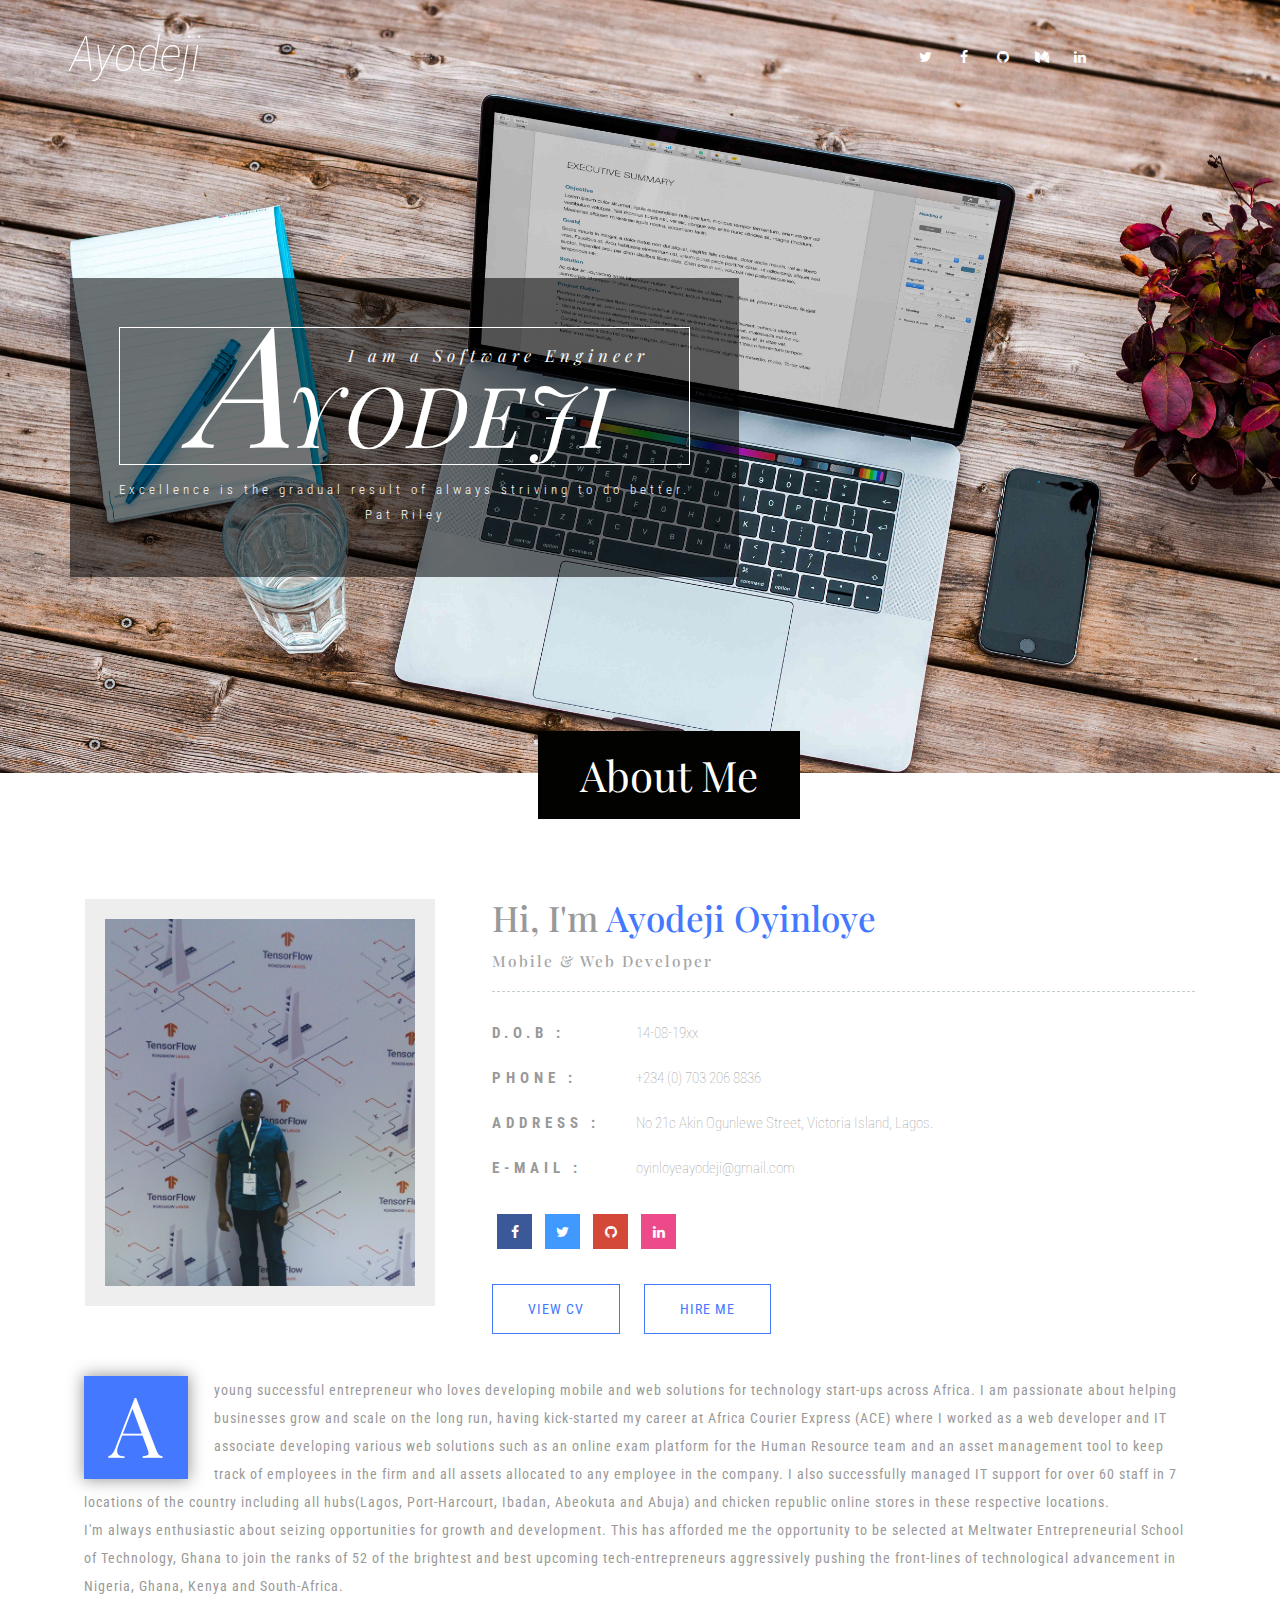
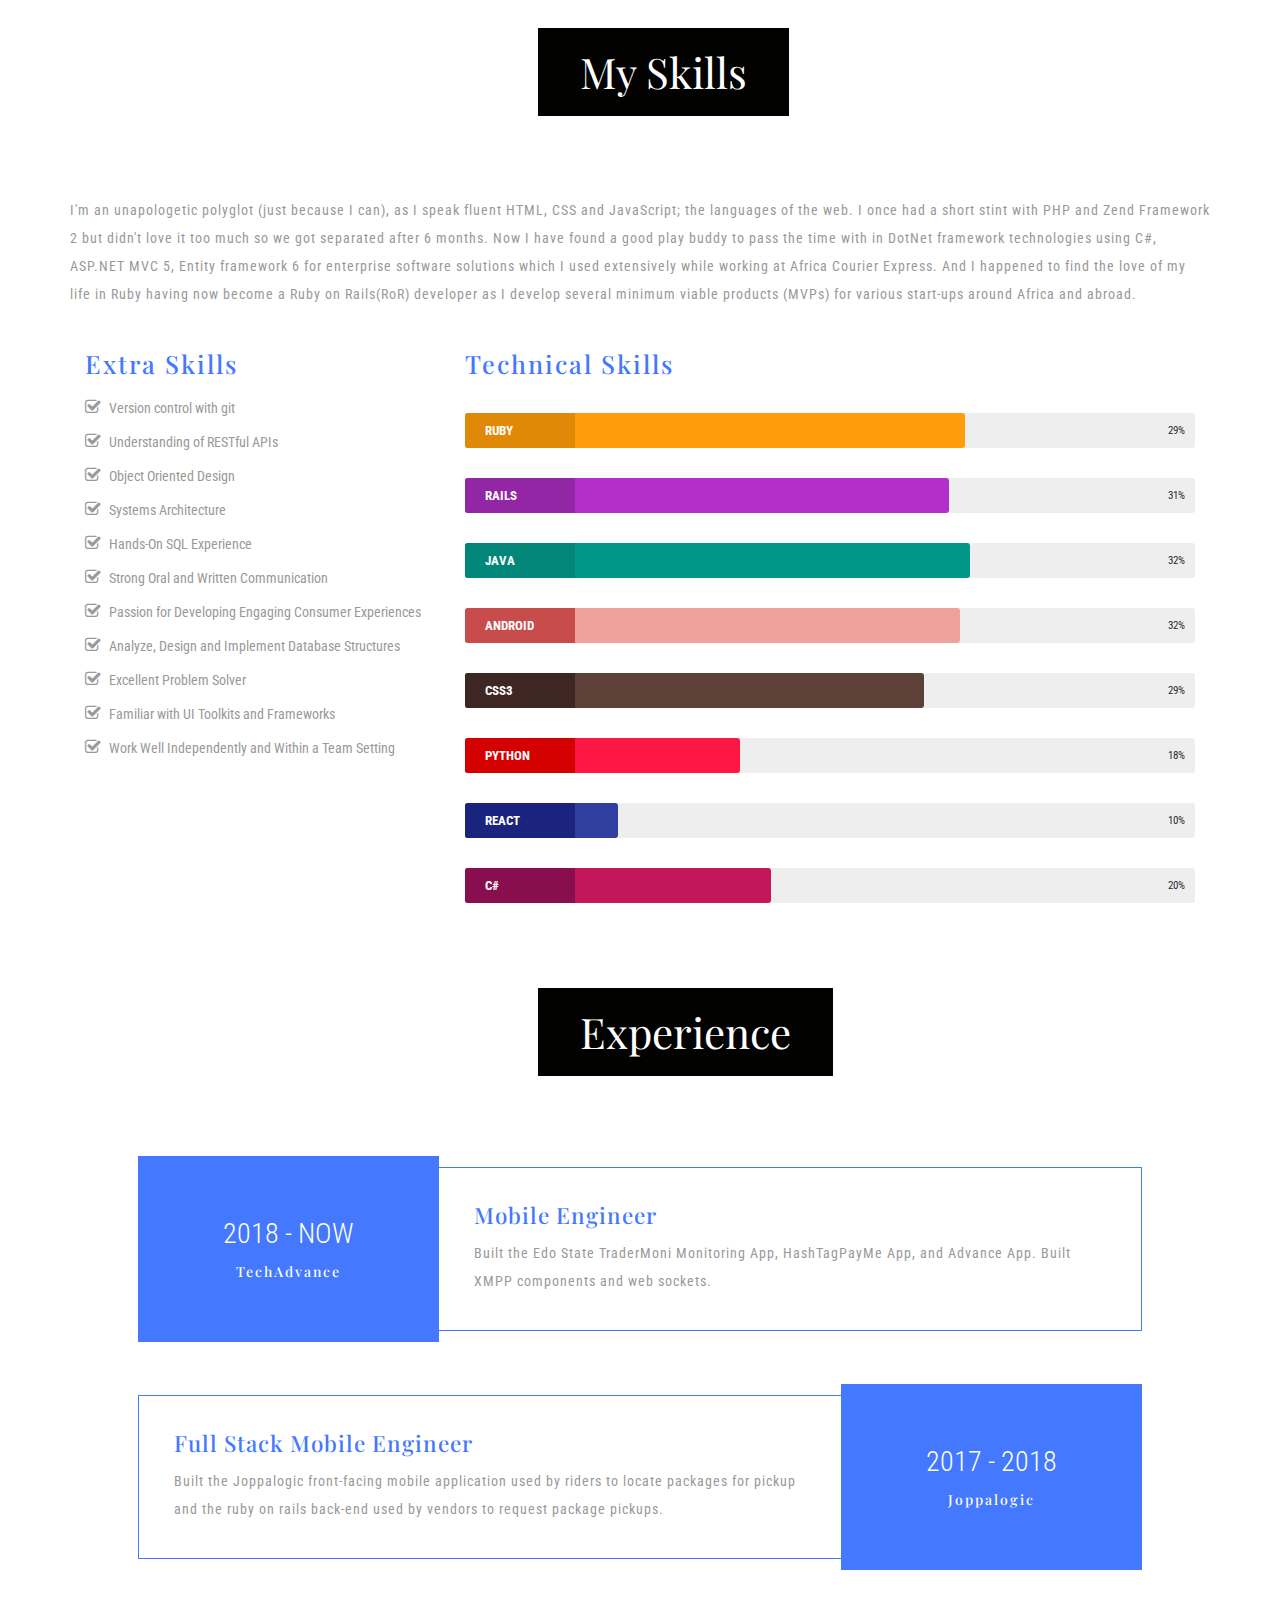
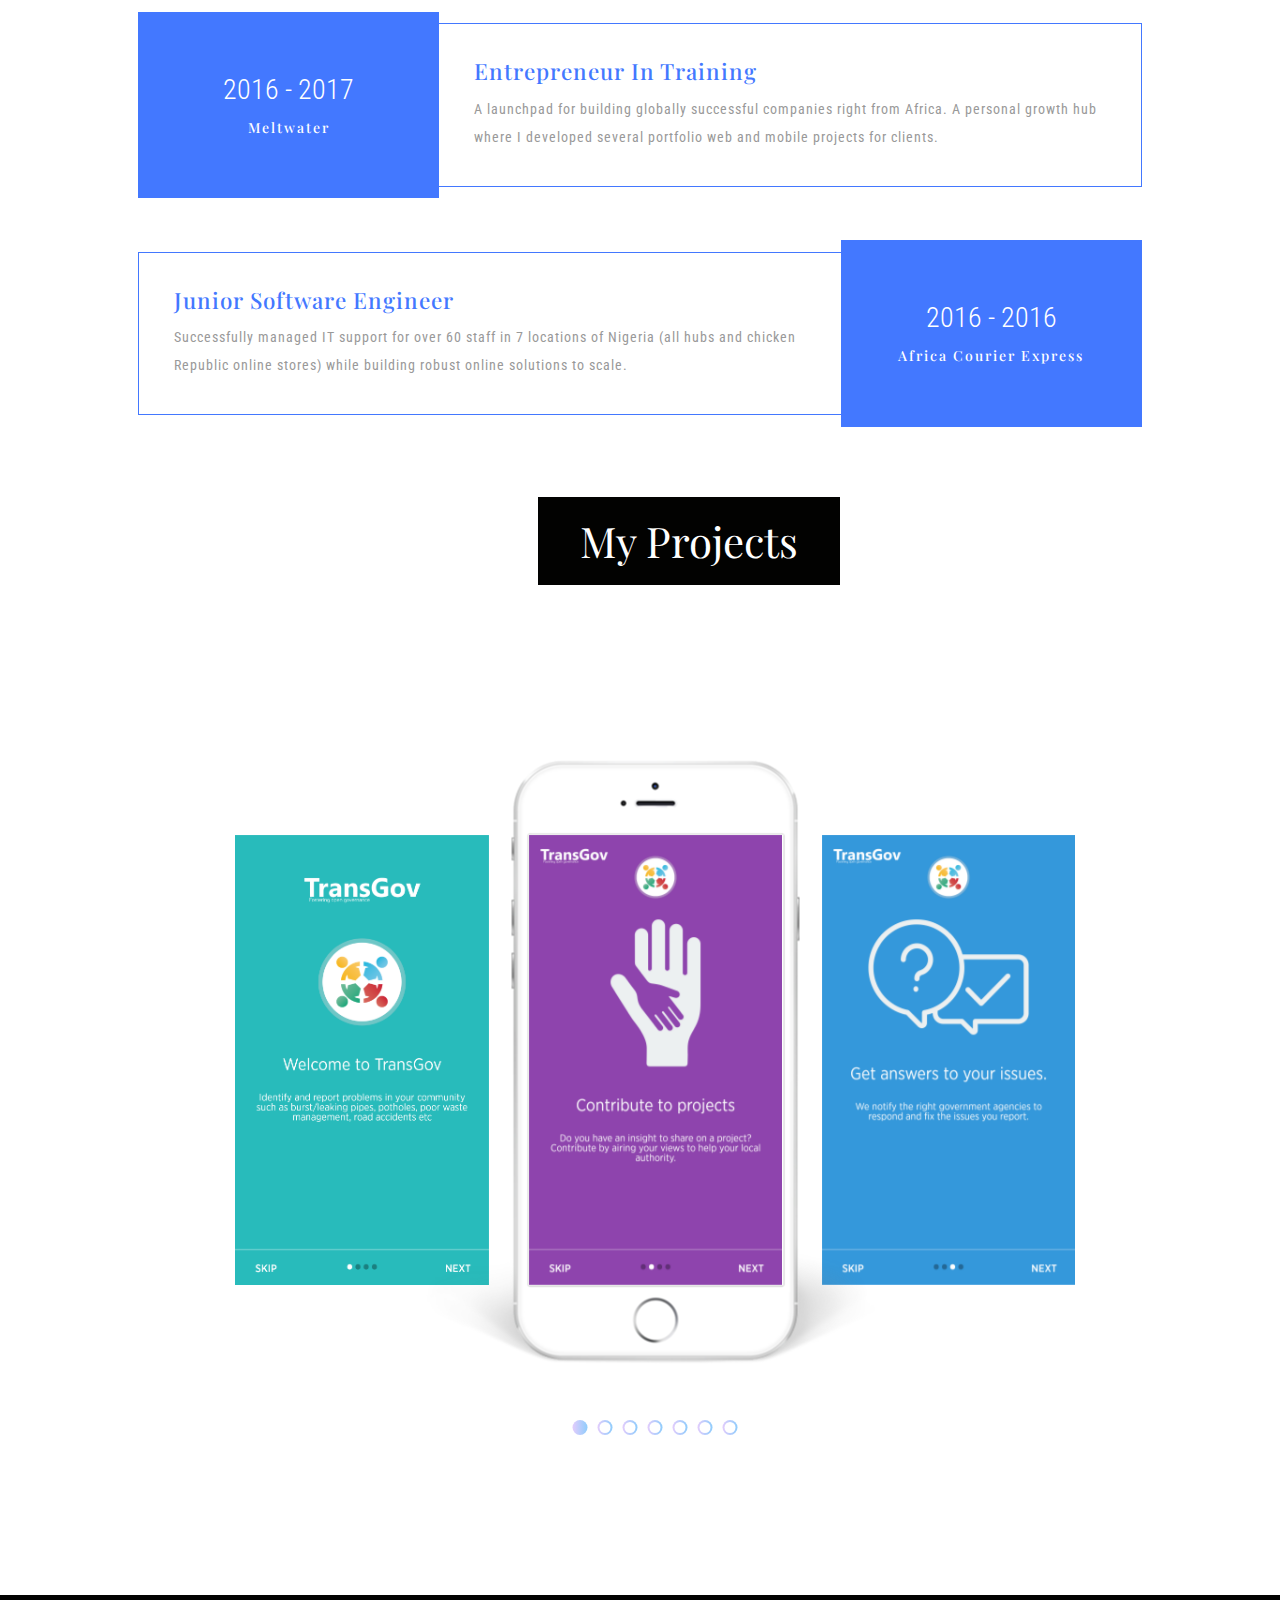
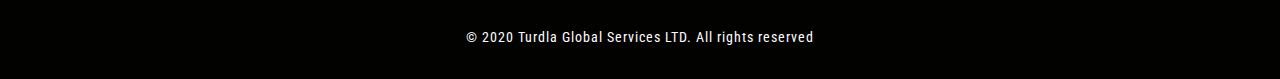
==== index.html @ 29695ea2 "update view cv and hire me links" ====
<!--
Author: W3layouts
Author URL: http://w3layouts.com
License: Creative Commons Attribution 3.0 Unported
License URL: http://creativecommons.org/licenses/by/3.0/
-->
<!DOCTYPE html>
<html lang="en">
<head>
<title>Trendy CV a Personal Category Bootstrap Responsive website Template | Home :: w3layouts</title>
<meta name="viewport" content="width=device-width, initial-scale=1">
<meta http-equiv="Content-Type" content="text/html; charset=utf-8" />
<meta name="keywords" content="Trendy CV Responsive web template, Bootstrap Web Templates, Flat Web Templates, Android Compatible web template, 
	SmartPhone Compatible web template, free WebDesigns for Nokia, Samsung, LG, Sony Ericsson, Motorola web design" />
<script type="application/x-javascript"> addEventListener("load", function() { setTimeout(hideURLbar, 0); }, false); function hideURLbar(){ window.scrollTo(0,1); } </script>
<!-- Custom Theme files -->
<link href="css/bootstrap.css" type="text/css" rel="stylesheet" media="all">
<link href="css/style.css" type="text/css" rel="stylesheet" media="all">   
<link href="css/font-awesome.css" rel="stylesheet"> <!-- font-awesome icons --> 
<!-- //Custom Theme files --> 

        <!-- Rev slider css -->
        <link href="vendors/revolution/css/settings.css" rel="stylesheet">
        <link href="vendors/revolution/css/layers.css" rel="stylesheet">
        <link href="vendors/revolution/css/navigation.css" rel="stylesheet">
        <link href="vendors/animate-css/animate.css" rel="stylesheet">
        
        <!-- Extra plugin css -->
        <link href="vendors/magnific-popup/magnific-popup.css" rel="stylesheet">
        <link href="vendors/owl-carousel/assets/owl.carousel.min.css" rel="stylesheet">
<!-- js -->
<script src="js/jquery-2.2.3.min.js"></script>  
<!-- //js -->
<!-- web-fonts -->    
<link href="//fonts.googleapis.com/css?family=Roboto+Condensed:300,300i,400,400i,700,700i" rel="stylesheet">
<link href="//fonts.googleapis.com/css?family=Playfair+Display:400,400i,700,700i,900,900i" rel="stylesheet">
<!-- //web-fonts -->
</head>
<body> 
	<div class="banner">
		<div class="banner-w3lsinfo"> 
			<!-- header -->
			<div class="header">
				<div class="container">
					<div class="logo">
						<h1><a href="index.html">Ayodeji</a></h1>
					</div> 
					
					<div class="social-w3licon">
						<a href="https://twitter.com/itzbernoulli" target="_blank" class="social-button twitter"><i class="fa fa-twitter"></i></a>
						<a href="https://www.facebook.com/obayodeji" target="_blank" class="social-button facebook"><i class="fa fa-facebook"></i></a> 
						<a href="https://github.com/itzbernoulli" target="_blank" class="social-button google"><i class="fa fa-github"></i></a> 
						<a href="https://medium.com/@oyinloyeayodeji" target="_blank" class="social-button dribbble"><i class="fa fa-medium"></i></a> 
						<a href="https://www.linkedin.com/in/oyinloyeayodeji/" target="_blank" class="social-button dribbble"><i class="fa fa-linkedin"></i></a> 
					</div>
					<div class="clearfix"> </div>
				</div>
			</div>
			<!-- //header --> 
			<!-- banner-text -->
			<div class="banner-text"> 
				<div class="container"> 
					<div class="banner-w3lstext"> 
						<h2>AYODEJI<span>I am a Software Engineer</span></h2>
						<p>Excellence is the gradual result of always striving to do better.<br/>Pat Riley</p>
					</div> 
				</div>
			</div>
		</div>
	</div>
	<!-- //banner -->  

	<!-- about -->
	<div class="about">
		<div class="container">
			<div class="w3ls-title">
				<h2 class="agileits-title">About Me</h2>
			</div>
			<div class="about-agileinfo"> 
				<div class="col-md-4 col-sm-4 about-left ">
					<img src="images/profile_image.jpg" alt=" " class="img-responsive" />
				</div>
				<div class="col-md-8 col-sm-8 about-right wthree">
					<h3>Hi, I'm <span>Ayodeji Oyinloye </span></h3>
					<h4>Mobile & Web Developer </h4>
					<ul class="address">
						<li>
							<ul class="agileits-address-text ">
								<li><b>D.O.B :</b></li>
								<li>14-08-19xx</li>
							</ul>
						</li>
						<li>
							<ul class="agileits-address-text">
								<li><b>PHONE : </b></li>
								<li>+234 (0) 703 206 8836</li>
							</ul>
						</li>
						<li>
							<ul class="agileits-address-text">
								<li><b>ADDRESS :</b></li>
								<li>No 21c Akin Ogunlewe Street, Victoria Island, Lagos.</li>
							</ul>
						</li>
						<li>
							<ul class="agileits-address-text">
								<li><b>E-MAIL :</b></li>
								<li><a href="mailto:oyinloyeayodeji@gmail.com"> oyinloyeayodeji@gmail.com</a></li>
							</ul>
						</li>
					</ul> 
					<div class="social-wthree-icons">
						<ul>
							<li><a href="https://www.facebook.com/obayodeji" class="fa fa-facebook icon icon-border facebook"> </a></li>
							<li><a href="https://twitter.com/itzbernoulli" class="fa fa-twitter icon icon-border twitter"> </a></li>
							<li><a href="https://github.com/itzbernoulli" class="fa fa-github icon icon-border googleplus"> </a></li>
							<li><a href="https://www.linkedin.com/in/oyinloyeayodeji/" class="fa fa-linkedin icon icon-border dribbble"> </a></li> 
						</ul>
						<div class="clearfix"> </div>
					</div> 
					<div class="hire-w3lgrids">
						<a href="https://drive.google.com/open?id=1W6B4jLDxuFA2iVcEqHItWpQGR3JTQB-C" class="wthree-more nina" data-text="VIEW CV"> 
							<span>V</span><span>i</span><span>e</span><span>w</span> <span>c</span><span>v</span>					
						</a> 
						<a href="mailto:oyinloyeayodeji@gmail.com" class="wthree-more w3more1 nina" data-text="hire me"> 
							<span>h</span><span>i</span><span>r</span><span>e</span> <span>m</span><span>e</span>
						</a>
					</div>  
				</div> 
				<div class="clearfix"> </div> 
				<div class="about-text agileits-w3layouts"> 
					<p>A young successful entrepreneur who loves developing mobile and web solutions for technology start-ups across Africa. I am passionate about helping businesses grow and scale on the long run, having kick-started my career at Africa Courier Express (ACE) where I worked as a web developer and IT associate developing various web solutions such as an online exam platform for the Human Resource team and an asset management tool to keep track of employees in the firm and all assets allocated to any employee in the company. I also successfully managed IT support for over 60 staff in 7 locations of the country including all hubs(Lagos, Port-Harcourt, Ibadan, Abeokuta and Abuja) and chicken republic online stores in these respective locations.<br />
					I'm always enthusiastic about seizing opportunities for growth and development. This has afforded me the opportunity to be selected at Meltwater Entrepreneurial School of Technology, Ghana to join the ranks of 52 of the brightest and best upcoming tech-entrepreneurs aggressively pushing the front-lines of technological advancement in Nigeria, Ghana, Kenya and South-Africa.
					</p>
				</div>
			</div> 
		</div>
	</div>
	<!-- //about -->

	<!-- skills -->
	<div class="about skills">
		<div class="container">
			<div class="w3ls-title">
				<h2 class="agileits-title">My skills</h2>
			</div>
			<div class="skill-agileinfo">
				<p>I'm an unapologetic polyglot (just because I can), as I speak fluent HTML, CSS and JavaScript; the languages of the web. I once had a short stint with PHP and Zend Framework 2 but didn't love it too much so we got separated after 6 months. Now I have found a good play buddy to pass the time with in DotNet framework technologies using C#, ASP.NET MVC 5, Entity framework 6 for enterprise software solutions which I used extensively while working at Africa Courier Express. And I happened to find the love of my life in Ruby having now become a Ruby on Rails(RoR) developer as I develop several minimum viable products (MVPs) for various start-ups around Africa and abroad.</p>
				<div class="skill-grids">
					<div class="col-md-4 col-sm-4 skills-w3lsleft">
						<h4>Extra Skills</h4>
						<ul>
							<li><i class="fa fa-check-square-o" aria-hidden="true"></i>Version control with git</li>
							<li><i class="fa fa-check-square-o" aria-hidden="true"></i>Understanding of RESTful APIs</li>
							<li><i class="fa fa-check-square-o" aria-hidden="true"></i>Object Oriented Design</li>
							<li><i class="fa fa-check-square-o" aria-hidden="true"></i>Systems Architecture</li>
							<li><i class="fa fa-check-square-o" aria-hidden="true"></i>Hands-On SQL Experience</li>
							<li><i class="fa fa-check-square-o" aria-hidden="true"></i>Strong Oral and Written Communication</li>
							<li><i class="fa fa-check-square-o" aria-hidden="true"></i>Passion for Developing Engaging Consumer Experiences</li>
							<li><i class="fa fa-check-square-o" aria-hidden="true"></i>Analyze, Design and Implement Database Structures</li>
							<li><i class="fa fa-check-square-o" aria-hidden="true"></i>Excellent Problem Solver</li>
							<li><i class="fa fa-check-square-o" aria-hidden="true"></i>Familiar with UI Toolkits and Frameworks</li>
							<li><i class="fa fa-check-square-o" aria-hidden="true"></i>Work Well Independently and Within a Team Setting</li>
						</ul>
					</div>
					<div class="col-md-8 col-sm-8 skills-w3lsright">
						<h4>Technical Skills</h4>
						<div class="skillbar" data-percent="98">
							<span class="skillbar-title" style="background:#e08808;">RUBY</span>
							<p class="skillbar-bar" style="background: #ff9d0d;"></p>
							<span class="skill-bar-percent"></span>
						</div>
						<!-- End Skill Bar --> 
						<div class="skillbar" data-percent="95">
							<span class="skillbar-title" style="background:#9226a4;">RAILS</span>
							<p class="skillbar-bar" style="background:#b32eca;"></p>
							<span class="skill-bar-percent"></span>
						</div>
						<!-- End Skill Bar --> 
						<div class="skillbar" data-percent="99">
							<span class="skillbar-title" style="background:#028679;">JAVA</span>
							<p class="skillbar-bar" style="background: #009688;"></p>
							<span class="skill-bar-percent"></span>
						</div>
						<div class="skillbar" data-percent="97">
							<span class="skillbar-title" style="background:#c94c4c;">ANDROID</span>
							<p class="skillbar-bar" style="background: #eea29a;"></p>
							<span class="skill-bar-percent"></span>
						</div>
						<!-- End Skill Bar --> 
						<div class="skillbar" data-percent="90">
							<span class="skillbar-title" style="background:#3e2723;">CSS3</span>
							<p class="skillbar-bar" style="background:#5d4037;"></p>
							<span class="skill-bar-percent"></span>
						</div>
						<!-- End Skill Bar --> 
						<div class="skillbar" data-percent="54">
							<span class="skillbar-title" style="background:#d50000;">PYTHON</span>
							<p class="skillbar-bar" style="background:#ff1744;"></p>
							<span class="skill-bar-percent"></span>
						</div>
						<!-- End Skill Bar --> 
						<div class="skillbar" data-percent="30">
							<span class="skillbar-title" style="background:#1a237e;">REACT</span>
							<p class="skillbar-bar" style="background: #303f9f;"></p>
							<span class="skill-bar-percent"></span>
						</div>
						<!-- End Skill Bar --> 
						<div class="skillbar" data-percent="60">
							<span class="skillbar-title" style="background:#880e4f;">C#</span>
							<p class="skillbar-bar" style="background: #c2185b;"></p>
							<span class="skill-bar-percent"></span>
						</div>
						<!-- End Skill Bar -->  
					</div>
					<div class="clearfix"></div>
				</div>  
			</div> 
		</div> 
	</div>
	<!-- //skills -->


	<!-- experience -->
	<div class="about experience">
		<div class="container">
			<div class="w3ls-title">
				<h2 class="agileits-title">Experience</h2>
			</div>
			<div class="w3-agileits-expinfo"> 
				<div class="experience-grids">
					<div class="experience-left">
						<h6>2018 - Now </h6>
						<h5>TechAdvance </h5>
					</div>
					<div class="experience-right">
						<h4>Mobile Engineer</h4>
						<p>Built the Edo State TraderMoni Monitoring App, HashTagPayMe App, and Advance App. Built XMPP components and web sockets.</p>
					</div>
					<div class="clearfix"> </div>
				</div>  
				<div class="experience-grids experience-grids-btm">
					<div class="experience-left">
						<h6>2017 - 2018 </h6>
						<h5>Joppalogic </h5>
					</div>
					<div class="experience-right">
						<h4>Full Stack Mobile Engineer</h4>
						<p>Built the Joppalogic front-facing mobile application used by riders to locate packages for pickup and the ruby on rails back-end used by vendors to request package pickups.</p>
					</div>
					<div class="clearfix"> </div>
				</div> 
				<div class="experience-grids">
					<div class="experience-left">
						<h6>2016 - 2017</h6>
						<h5>Meltwater </h5>
					</div>
					<div class="experience-right">
						<h4>Entrepreneur In Training</h4>
						<p>A launchpad for building globally successful companies right from Africa. A personal growth hub where I developed several portfolio web and mobile projects for clients.</p>
					</div>
					<div class="clearfix"> </div>
				</div>
				<div class="experience-grids w3-agileits experience-grids-btm">
					<div class="experience-left">
						<h6>2016 - 2016</h6>
						<h5>Africa Courier Express </h5>
					</div>
					<div class="experience-right">
						<h4>Junior Software Engineer</h4>
						<p>Successfully managed IT support for over 60 staff in 7 locations of Nigeria (all hubs and chicken Republic online stores) while building robust online solutions to scale.</p>
					</div>
					<div class="clearfix"> </div>
				</div> 
			</div>
		</div>
	</div>
	<!-- //experience -->

	<!-- projects -->
	<div class="about projects">
		<div class="container">
			<div class="w3ls-title">
				<h2 class="agileits-title">My Projects</h2>
			</div>
				<!--================App Screen Area =================-->
				<section class="app_screen_area" id="screenshot">
					<div class="container">
						<div class="app_screen_inner">
							<div class="app_screen_slider owl-carousel">
								<div class="item"><img src="images/screenshot/screenshot_1.png" alt=""></div>
								<div class="item"><img src="images/screenshot/screenshot_2.png" alt=""></div>
								<div class="item"><img src="images/screenshot/screenshot_3.png" alt=""></div>
								<div class="item"><img src="images/screenshot/screenshot_4.png" alt=""></div>
								<div class="item"><img src="images/screenshot/screenshot_5.png" alt=""></div>
								<div class="item"><img src="images/screenshot/screenshot_6.png" alt=""></div>
								<div class="item"><img src="images/screenshot/screenshot_7.png" alt=""></div>
								<div class="item"><img src="images/screenshot/screenshot_8.png" alt=""></div>
								<div class="item"><img src="images/screenshot/screenshot_9.png" alt=""></div>
								<div class="item"><img src="images/screenshot/screenshot_10.png" alt=""></div>
								<div class="item"><img src="images/screenshot/screenshot_11.png" alt=""></div>
								<div class="item"><img src="images/screenshot/screenshot_12.png" alt=""></div>
								<div class="item"><img src="images/screenshot/screenshot_13.png" alt=""></div>
								<div class="item"><img src="images/screenshot/screenshot_14.png" alt=""></div>
								<div class="item"><img src="images/screenshot/screenshot_15.png" alt=""></div>
								<div class="item"><img src="images/screenshot/screenshot_16.png" alt=""></div>
								<div class="item"><img src="images/screenshot/screenshot_17.png" alt=""></div>
								<div class="item"><img src="images/screenshot/screenshot_18.png" alt=""></div>
								<div class="item"><img src="images/screenshot/screenshot_19.png" alt=""></div>
								<div class="item"><img src="images/screenshot/screenshot_20.png" alt=""></div>
							</div>
						</div>
					</div>
				</section>
				<!--================End App Screen Area =================-->
		</div>
	</div>
	<!-- //projects -->

	
		<!-- Skill Bar js --> 
		<script src="js/skill.bars.jquery.js"></script> 
		<script> 
		$(document).ready(function(){
			
			$('.skillbar').skillBars({
				from: 0,
				speed: 2000, 
				interval: 50,
				decimals: 0,
			});
			
		}); 
		</script> 
		<!-- //End Skill Bar js -->  

	<!-- footer -->  
	<div class="w3agile-footer">
		<div class="container"> 
			<p>© 2020 Turdla Global Services LTD. All rights reserved </p>
		</div>
	</div>
	<!-- //footer
	<!-- menu-js -->
	<script>
		$('.navicon').on('click', function (e) {
		  e.preventDefault();
		  $(this).toggleClass('navicon--active');
		  $('.toggle').toggleClass('toggle--active');
		});
	</script> 
	<!-- //menu-js --> 
	<!-- Bootstrap core JavaScript
    ================================================== -->
    <!-- Placed at the end of the document so the pages load faster -->
	<script src="js/bootstrap.js"></script>
	        <!-- Rev slider js -->
			<script src="vendors/revolution/js/jquery.themepunch.tools.min.js"></script>
			<script src="vendors/revolution/js/jquery.themepunch.revolution.min.js"></script>
			<script src="vendors/revolution/js/extensions/revolution.extension.video.min.js"></script>
			<script src="vendors/revolution/js/extensions/revolution.extension.slideanims.min.js"></script>
			<script src="vendors/revolution/js/extensions/revolution.extension.layeranimation.min.js"></script>
			<script src="vendors/revolution/js/extensions/revolution.extension.navigation.min.js"></script>
			<!-- Extra Plugin -->
			<script src="vendors/parallax/jquery.parallax-scroll.js"></script>
			<script src="vendors/magnific-popup/jquery.magnific-popup.min.js"></script>
			<script src="vendors/owl-carousel/owl.carousel.min.js"></script>
			<script src="vendors/counterup/waypoints.min.js"></script>
			<script src="vendors/counterup/jquery.counterup.min.js"></script>
			<script src="vendors/flexslider/flex-slider.js"></script>
			<script src="vendors/flexslider/mixitup.js"></script>
			<script src="vendors/swiper/js/swiper.min.js"></script>
			<script src="vendors/flipster-slider/jquery.flipster.min.js"></script>
			<script src="vendors/nice-selector/jquery.nice-select.min.js"></script>
			
			<script src="js/theme.js"></script>
</body>
</html>
---- css/style.css ----
/*--
Author: W3layouts
Author URL: http://w3layouts.com
License: Creative Commons Attribution 3.0 Unported
License URL: http://creativecommons.org/licenses/by/3.0/
--*/
body{
	margin:0;
	font-family: 'Roboto Condensed', sans-serif; 
	background: #fff;  
}
body a{
	transition: 0.5s all;
	-webkit-transition: 0.5s all;
	-moz-transition: 0.5s all;
	-o-transition: 0.5s all;
	-ms-transition: 0.5s all;
	text-decoration:none;
	outline:none;
}
h1,h2,h3,h4,h5,h6{
	margin:0; 
	font-family: 'Playfair Display', serif;
}
p{
	margin:0;
}
ul,label{
	margin:0;
	padding:0;
}
body a:hover,body a:focus{
	text-decoration:none;
	outline: none;
} 
/*-- banner --*/  
.banner{ 
	background:url(../images/bg.jpg)no-repeat center 0px;
	-webkit-background-size:cover;
	-moz-background-size:cover;
	background-size:cover;    
	position:relative;
}  
.header {
    padding-top:2em;
}
.header .container { 
    position: relative;
}
.menu, .social-w3licon {
    margin-top: 1em;
}
/*-- menu-navigation --*/
.menu {
    position: absolute;
    z-index: 9999;
    right: 15px;
}
.menu .navicon {
    background: transparent;
    position: relative;
    height: 46px;
    width: 46px;
    display: block;
    z-index: 9999;
    -webkit-transition: linear 0.5s all;
    -moz-transition: linear 0.5s all;
	-ms-transition: linear 0.5s all;
	-o-transition: linear 0.5s all;
    transition: linear 0.5s all;
	outline: none;
}
.menu .navicon:before, .menu .navicon:after {
	background: #fff;
	-webkit-backface-visibility: hidden;
	backface-visibility: hidden;
	content: "";
	height: 3px;
	left: 0;
	-webkit-transition: 0.8s all;
	-moz-transition: 0.8s all;
	-o-transition: 0.8s all;
	-ms-transition: 0.8s all;
	transition: 0.8s all;
	width: 45px;
} 
.menu .navicon:before {
	-moz-box-shadow: #fff 0 14px 0 0;
	-o-box-shadow: #fff 0 14px 0 0;
	-ms-box-shadow: #fff 0 14px 0 0;
	-webkit-box-shadow: #fff 0 14px 0 0;
	box-shadow: #fff 0 14px 0 0;
	position: absolute;
	top: 0;
} 
.menu .navicon:after {
	position: absolute;
	top: 28px;
} 
.menu .navicon--active { 
	-webkit-transition:0.5s all;
	-moz-transition:0.5s all; 
	-moz-transition:0.5s all; 
	-o-transition:0.5s all;
	transition:0.5s all;
} 
.menu .navicon--active:before {
	-moz-box-shadow: transparent 0 0 0 0;
	-ms-box-shadow: transparent 0 0 0 0;
	-o-box-shadow: transparent 0 0 0 0;
	-webkit-box-shadow: transparent 0 0 0 0;
	box-shadow: transparent 0 0 0 0;
	top: 15px !important;
	-webkit-transform: rotate(225deg);
	-ms-transform: rotate(225deg);
	-moz-transform: rotate(225deg);
	-o-transform: rotate(225deg);
	transform: rotate(225deg);
}
.menu .navicon--active:after {
	top: 15px !important;
	-webkit-transform: rotate(315deg);
	-ms-transform: rotate(315deg);
	-moz-transform: rotate(315deg);
	-o-transform: rotate(315deg);
	transform: rotate(315deg);
} 
.menu .toggle {
    display: block;
    position: absolute;
	right: 0;
    width: 250px;
    background-color: #FFF;
    padding: 2em 3em;
    opacity: 0;
    -webkit-transition: 0.5s all;
    -moz-transition: 0.5s all;
	-o-transition: 0.5s all;
	-ms-transition: 0.5s all;
    transition: 0.5s all;
    -webkit-transform: translateY(-200%);
    -moz-transform: translateY(-200%);
    -o-transform: translateY(-200%);
    -ms-transform: translateY(-200%);
    -ms-transform: translateY(-200%);
    transform: translateY(-200%);
    z-index: 99999;
    -webkit-box-shadow: 0px 0px 7px #696868;
    -moz-box-shadow: 0px 0px 7px #696868;
	-o-box-shadow: 0px 0px 7px #696868;
	-ms-box-shadow: 0px 0px 7px #696868;
    box-shadow: 0px 0px 7px #696868;
}
.menu .toggle--active { 
	opacity: 1;
	-webkit-transition: 0.5s all;
    -moz-transition: 0.5s all;
	-o-transition: 0.5s all;
	-ms-transition: 0.5s all;
    transition: 0.5s all;
	-webkit-transform: translateY(0);
	-ms-transform: translateY(0);
	-o-transform: translateY(0);
	-moz-transform: translateY(0);
	transform: translateY(0); 
} 
.menu .toggle-menu li {
    display: block;
    margin: 1em auto;
    text-align: center;  
} 
.menu .toggle-menu li a {
    text-decoration: none;
    color: #999;
    display: inline-block;
    text-align: center;
    font-size: 1.1em; 
    font-weight: 400;
    margin: 6px 0;
    position: relative;
	text-transform: uppercase;
    -webkit-transition: 0.5s all;
    -moz-transition: 0.5s all;
	-o-transition: 0.5s all;
	-ms-transition: 0.5s all;
    transition: 0.5s all;
}
.menu .toggle-menu li a:hover,.menu .toggle-menu li a.active{
	color:#4378ff; 
	-webkit-transform: scale(1.2);
    -ms-transform: scale(1.2);
    -moz-transform: scale(1.2);
    -o-transform: scale(1.2);
    transform: scale(1.2);
    font-weight: 700;
} 
/*-- HOVER EFFECT3 --*/ 
.effect-3 a:before,
.effect-3 a:after {
	content: "";
	height: 1px;
	width: 0;
	opacity: 0;
	background-color: #4378ff;
	position: absolute;
	-webkit-transition: all .5s;
	-moz-transition: all .5s;
	-o-transition: all .5s;
	-ms-transition: all .5s;
	transition: all .5s;
} 
.effect-3 a:before {
	top: -3px;
} 
.effect-3 a:after {
	bottom: -3px;
	right: 0;
} 
.effect-3 a:hover:before,
.effect-3 a:hover:after,.menu .toggle-menu li a.active:before,.menu .toggle-menu li a.active:after{
	width: calc(100% + 20px);
	opacity: 1;
}
/*-- //menu-navigation --*/
.logo {
    float: left;
    text-align: center; 
}
.logo h1 {
    font-size: 3.5em;
    color: #fff;
    font-weight: 100;
    font-family: 'Roboto Condensed', sans-serif;
    font-style: italic;
}
.logo h1 a,.logo h1 a:hover{
    color: #fff;
	text-decoration: none;
	outline:none;
} 
/*-- social-icons --*/
.social-w3licon {
    float: right;
	margin-right:8em;
} 
.social-w3licon a {
    font-size: 1em;
    color: #fff;
    margin:0 0.2em;
    display: inline-block;
    -webkit-transition: .5s all;
    -moz-transition: .5s all;
	-o-transition: .5s all;
	-ms-transition: .5s all;
    transition: .5s all;
    width: 30px;
    height: 30px;
    line-height: 2.1em;
    border: 1px dashed transparent;
    text-align: center;
}
.social-w3licon a:hover {
	border-color: #fff;
	-webkit-border-radius: 50%;
	-moz-border-radius: 50%; 
    border-radius: 50%;
}
/*-- //social-icons --*/ 
/*-- banner-text --*/ 
.banner-text {
    padding:14em 0;
    text-align: left;
}
.banner-w3lstext {
    margin: 0 auto;
    display: inline-block;
    padding: 3.5em;
    background: rgba(0, 0, 0, 0.55);
}
.banner-text h2 {
    font-size: 6em;
    color: #fff;
    text-align: center;
    font-style: italic;
    font-weight: 400;
    position: relative;
    letter-spacing: 3px;
    line-height: 1.2em;
    border: 1px solid #fff;
}
.banner-text h2 span {
    font-size: .2em;
    color: #fff;
    font-style: italic;
    font-weight: 300;
    letter-spacing: 5px;
    position: absolute;
    top: -17%;
    right: 7%;
    font-family: 'Playfair Display', serif;
} 
.banner-text h2:first-letter {
    font-size: 2em;
    color: #fff;
    margin-right: -20px;
} 
.banner-text p {
    font-size: 0.9em;
    color: #fff;
    text-align: center;
    line-height: 2em;
    margin: 1em 0 0;
    font-weight: 300;
    letter-spacing: 4px;
}
/*-- //banner --*/  
/*-- banner-address --*/  
.w3agile-address {
    padding:0 0 3em;
	text-align: center;
}
.w3agile-address ul li {
    font-size: 1.1em;
    display: inline-block;
    width: 33%;
    text-align: center;
    color: #fff;
}
.w3agile-address ul li a{ 
    color: #fff;
	-webkit-transition:.5s all;
	-moz-transition:.5s all;
	-o-transition:.5s all;
	-ms-transition:.5s all;
	transition:.5s all;
}
.w3agile-address ul li a:hover{
    color: #4378ff;
}
.w3agile-address ul li i.fa {
    font-size: 1.2em;
    margin-right: 0.5em;
    vertical-align: middle;
}
/*-- //banner-address --*/ 
/*-- footer --*/ 
.w3agile-footer {
    background: #020201;
    padding: 2em 0;
    text-align: center;
}
.w3agile-footer p {
    color: #fff;
    text-decoration: none;
    letter-spacing: 1px;
}
.w3agile-footer p a {
    color: #4378ff;
    text-decoration: none;
}
.w3agile-footer p a:hover{
    color: #fff; 
}
/*-- //footer --*/ 
/*-- about-page --*/  
.banner.about-w3banner .w3agile-address {
    padding: 5em 0;
}
.about{
	padding:5em 0;
	position:relative;
}
.w3ls-title {
    margin-bottom: 4em;
}
h2.agileits-title {
    font-size: 3em;
    color: #fff;
    text-align: center;
    font-weight: 400;
    display: inline-block;
    text-transform: capitalize;
    background: #020201;
    padding: .5em 1em;
    position: absolute;
    top:-1em;
    left: 42%;
}
/*-- about --*/
.about-right.wthree {
    padding-left: 3em;
}
.about-right h3 {
    font-size: 2.5em;
    color: #999;
}
.about-right h3 span {
    color: #4378ff;
}
.about-right h4 {
    font-size: 1.1em;
    color: #a5a5a5;
    margin-top: 1em;
    letter-spacing: 2px;
}
.about-left img {
    border: 20px solid #eee; 
}
ul.address {
    margin-top: 1.5em;
    border-top: 1px dashed rgba(96, 125, 139, 0.38);
    padding-top: 0.5em;
}
ul.address li {
    display: block;
}
ul.address li b{ 
    letter-spacing: 5px;
}
ul.address li ul.agileits-address-text li {
    display: inline-block;
    font-size: 1.1em;
    color: #999;
    margin-top: 1.5em;
    font-weight: 100;
}
ul.address li ul.agileits-address-text li:nth-child(1){
	width: 20%;
}
ul.address li ul.agileits-address-text li a {
    color: #999;
	text-decoration:none;
}
ul.address li ul.agileits-address-text li a:hover{
    color: #4378ff;
} 
.about-text {
    padding: 3em 1em 0;
}
p.agile-br {
    margin-top: 1em;
}
p {
    font-size: 1em;
    color: #999;
    line-height: 2em;
    font-weight: 400;
    letter-spacing: 1px;
} 
.about-text p:first-letter {
    font-size: 6em;
    color: #fff;
    background: #4378ff;
    float: left;
    padding: .4em 0.3em .5em;
    margin-right: 0.3em;
    font-family: 'Playfair Display', serif;
	-webkit-box-shadow: 0px 0px 15px 1px #999;
	-moz-box-shadow: 0px 0px 15px 1px #999;
	-o-box-shadow: 0px 0px 15px 1px #999;
	-ms-box-shadow: 0px 0px 15px 1px #999;
    box-shadow: 0px 0px 15px 1px #999;
}
/*-- social-wthree-icons --*/
.social-wthree-icons ul {
    margin-top:2.5em;
}
.social-wthree-icons ul li {
    display: inline-block;
    font-size: inherit;
    text-align: center;
    margin: 0;
}
.social-wthree-icons ul li a.fa {
    font-size: 1em;
    color: #fff;
    line-height: 2.6em;
	transition:.5s all;
}
.icon-border {
	position: relative;
}
.icon {
    vertical-align: top;
    overflow: hidden;
    margin:0 5px;
    width: 35px;
    height: 35px;
}
.icon-border::before,
.icon-border::after {
	display: block;
	position: absolute;
	top: 0;
	left: 0;
	width: 100%;
	height: 100%;
	content: "";
} 
.icon-border::before {
	z-index: 1;
	-webkit-transition: box-shadow 0.3s;
	-moz-transition: box-shadow 0.3s;
	-o-transition: box-shadow 0.3s;
	-ms-transition: box-shadow 0.3s;
    transition: box-shadow 0.3s;      
}  
.social-wthree-icons ul li a.fa.facebook:hover{
	color:#3b5998;   
} 
.social-wthree-icons ul li a.fa.twitter:hover{
	color:#4099ff;   
} 
.social-wthree-icons ul li a.fa.googleplus:hover{
	color:#d34836;   
} 
.social-wthree-icons ul li a.fa.dribbble:hover{
	color:#ec4a89;   
} 
/* facebook */
.icon-border.facebook::before {
	-webkit-box-shadow: inset 0 0 0 48px #3b5998; 
	-moz-box-shadow: inset 0 0 0 48px #3b5998; 
	-o-box-shadow: inset 0 0 0 48px #3b5998; 
	-ms-box-shadow: inset 0 0 0 48px #3b5998; 
	box-shadow: inset 0 0 0 48px #3b5998;  
} 
.icon-border.facebook:hover::before {
	-webkit-box-shadow: inset 0 0 0 2px #3b5998; 
	-moz-box-shadow: inset 0 0 0 2px #3b5998; 
	-o-box-shadow: inset 0 0 0 2px #3b5998; 
	-ms-box-shadow: inset 0 0 0 2px #3b5998; 
	box-shadow: inset 0 0 0 2px #3b5998; 
}  
/* twitter */
.icon-border.twitter::before {
	-webkit-box-shadow: inset 0 0 0 48px #4099ff;
	-moz-box-shadow: inset 0 0 0 48px #4099ff;
	-o-box-shadow: inset 0 0 0 48px #4099ff;
	-ms-box-shadow: inset 0 0 0 48px #4099ff;
	box-shadow: inset 0 0 0 48px #4099ff;
} 
.icon-border.twitter:hover::before {
	-webkit-box-shadow: inset 0 0 0 2px #4099ff;
	-moz-box-shadow: inset 0 0 0 2px #4099ff;
	-o-box-shadow: inset 0 0 0 2px #4099ff;
	-ms-box-shadow: inset 0 0 0 2px #4099ff;
	box-shadow: inset 0 0 0 2px #4099ff;
} 
/* google plus */
.icon-border.googleplus::before {
	-webkit-box-shadow: inset 0 0 0 48px #d34836;
	-moz-box-shadow: inset 0 0 0 48px #d34836;
	-o-box-shadow: inset 0 0 0 48px #d34836;
	-ms-box-shadow: inset 0 0 0 48px #d34836;
	box-shadow: inset 0 0 0 48px #d34836;
} 
.icon-border.googleplus:hover::before {
	-webkit-box-shadow: inset 0 0 0 2px #d34836;
	-moz-box-shadow: inset 0 0 0 2px #d34836;
	-o-box-shadow: inset 0 0 0 2px #d34836;
	-ms-box-shadow: inset 0 0 0 2px #d34836;
	box-shadow: inset 0 0 0 2px #d34836;
} 
/* dribbble */
.icon-border.dribbble::before {
	-webkit-box-shadow: inset 0 0 0 48px #ec4a89;
	-moz-box-shadow: inset 0 0 0 48px #ec4a89;
	-o-box-shadow: inset 0 0 0 48px #ec4a89;
	-ms-box-shadow: inset 0 0 0 48px #ec4a89;
	box-shadow: inset 0 0 0 48px #ec4a89;
} 
.icon-border.dribbble:hover::before {
	-webkit-box-shadow: inset 0 0 0 2px #ec4a89;
	-moz-box-shadow: inset 0 0 0 2px #ec4a89;
	-o-box-shadow: inset 0 0 0 2px #ec4a89;
	-ms-box-shadow: inset 0 0 0 2px #ec4a89;
	box-shadow: inset 0 0 0 2px #ec4a89;
}  
/*-- //social-wthree-icons --*/ 
/*-- //more buttons --*/ 
.hire-w3lgrids {
    margin-top: 2.5em;
}  
a.wthree-more {
    padding: 0 2.5em;
    border: 1px solid #4378ff;
    font-size: 1em;
    color: #4378ff;
    text-decoration: none;
    display: inline-block;
    text-transform: uppercase;
    vertical-align: middle;
    position: relative;
    z-index: 1;
    overflow: hidden;
    text-align: center;
    letter-spacing: 1px;
}
a.wthree-more.w3more1 {
    margin-left: 1.5em;
} 
a.wthree-more > span {
	display: inline-block;
	padding: 1em 0;
	vertical-align: middle;
	opacity: 0;
	color: #fff;
	-webkit-transform: translate3d(0, -10px, 0);
	-moz-transform: translate3d(0, -10px, 0);
	-o-transform: translate3d(0, -10px, 0);
	-ms-transform: translate3d(0, -10px, 0);
	transform: translate3d(0, -10px, 0);
	-webkit-transition: -webkit-transform 0.3s, opacity 0.3s;
	-moz-transition: -moz-transform 0.3s, opacity 0.3s;
	-o-transition: transform 0.3s, opacity 0.3s;
	transition: transform 0.3s, opacity 0.3s;
	-webkit-transition-timing-function: cubic-bezier(0.75, 0, 0.125, 1);
	transition-timing-function: cubic-bezier(0.75, 0, 0.125, 1);
}
a.wthree-more::before {
	content: attr(data-text);
	position: absolute;
	top: 0;
	left: 0;
	width: 100%;
	height: 100%;
	padding: 1em 0;
	-webkit-transition: -webkit-transform 0.3s, opacity 0.3s;
	-moz-transition: transform 0.3s, opacity 0.3s;
	-o-transition: transform 0.3s, opacity 0.3s;
	transition: transform 0.3s, opacity 0.3s;
	-webkit-transition-timing-function: cubic-bezier(0.75, 0, 0.125, 1);
	transition-timing-function: cubic-bezier(0.75, 0, 0.125, 1);
}
a.wthree-more:hover {
	background-color: #4378ff;
}
a.wthree-more:hover::before {
	opacity: 0;
	-webkit-transform: translate3d(0, 100%, 0);
	-moz-transform: translate3d(0, 100%, 0);
	-o-transform: translate3d(0, 100%, 0);
	-ms-transform: translate3d(0, 100%, 0);
	transform: translate3d(0, 100%, 0);
}
a.wthree-more:hover > span {
	opacity: 1;
	-webkit-transform: translate3d(0, 0, 0);
	-moz-transform: translate3d(0, 0, 0);
	-o-transform: translate3d(0, 0, 0);
	-ms-transform: translate3d(0, 0, 0);
	transform: translate3d(0, 0, 0);
}
a.wthree-more:hover > span:nth-child(1) {
	-webkit-transition-delay: 0.045s;
	-moz-transition-delay: 0.045s;
	-o-transition-delay: 0.045s;
	-ms-transition-delay: 0.045s;
	transition-delay: 0.045s;
}
a.wthree-more:hover > span:nth-child(2) {
	-webkit-transition-delay: 0.09s;
	-moz-transition-delay: 0.09s;
	-o-transition-delay: 0.09s;
	-ms-transition-delay: 0.09s;
	transition-delay: 0.09s;
}
a.wthree-more:hover > span:nth-child(3) {
	-webkit-transition-delay: 0.135s;
	-moz-transition-delay: 0.135s;
	-o-transition-delay: 0.135s;
	-moz-transition-delay: 0.135s;
	transition-delay: 0.135s;
}
a.wthree-more:hover > span:nth-child(4) {
	-webkit-transition-delay: 0.18s;
	-moz-transition-delay: 0.18s;
	-o-transition-delay: 0.18s;
	-ms-transition-delay: 0.18s;
	transition-delay: 0.18s;
}
a.wthree-more:hover > span:nth-child(5) {
	-webkit-transition-delay: 0.225s;
	-moz-transition-delay: 0.225s;
	-o-transition-delay: 0.225s;
	-ms-transition-delay: 0.225s;
	transition-delay: 0.225s;
}
a.wthree-more:hover > span:nth-child(6) {
	-webkit-transition-delay: 0.27s;
	-moz-transition-delay: 0.27s;
	-o-transition-delay: 0.27s;
	-ms-transition-delay: 0.27s;
	transition-delay: 0.27s;
}
a.wthree-more:hover > span:nth-child(7) {
	-webkit-transition-delay: 0.315s;
	-moz-transition-delay: 0.315s;
	-o-transition-delay: 0.315s;
	-ms-transition-delay: 0.315s;
	transition-delay: 0.315s;
}
a.wthree-more:hover > span:nth-child(8) {
	-webkit-transition-delay: 0.36s;
	-moz-transition-delay: 0.36s;
	-o-transition-delay: 0.36s;
	-ms-transition-delay: 0.36s;
	transition-delay: 0.36s;
}
a.wthree-more:hover > span:nth-child(9) {
	-webkit-transition-delay: 0.405s;
	-moz-transition-delay: 0.405s;
	-o-transition-delay: 0.405s;
	-ms-transition-delay: 0.405s;
	transition-delay: 0.405s;
}
a.wthree-more:hover > span:nth-child(10) {
	-webkit-transition-delay: 0.45s;
	-moz-transition-delay: 0.45s;
	-o-transition-delay: 0.45s;
	-ms-transition-delay: 0.45s;
	transition-delay: 0.45s;
}
/*-- //more buttons --*/ 
/*-- //about-page --*/  
/*-- Skills bar effects --*/  
.skill-grids {
    margin: 3em 0;
}
.skills h4 {
    font-size: 1.8em;
    color: #4378ff;
    letter-spacing: 2px;
    margin-bottom: 0.8em; 
} 
.skills-w3lsleft ul li {
    display: block;
    font-size: 1em;
    color: #999;
    margin-top: 1em;
}
.skills-w3lsleft ul li i.fa{
    font-size: 1.2em;
    margin-right: 0.5em;
}
.skillbar {
	position: relative;
	display: inline-block;
	margin: 15px 0;
	width: 100%;
	background: #eee;
	height: 35px;
	-webkit-border-radius: 3px;
	-moz-border-radius: 3px; 
	-o-border-radius: 3px;
	-ms-border-radius: 3px;
	border-radius: 3px;
	width: 100%;
} 
.skillbar-title {
	position: absolute;
	top: 0;
	left: 0;
	width: 110px;
	font-weight: bold;
	font-size: 13px;
	color: #fff;
	background: #6adcfa;
	border-top-left-radius: 3px;
	border-bottom-left-radius: 3px;
	background: rgba(0, 0, 0, 0.1);
	padding: 0 20px;
	height: 35px;
	line-height: 35px;
} 
.skillbar-bar {
	height: 35px;
	width: 0px;
	background: #6adcfa;
	-webkit-border-radius: 3px;
	-moz-border-radius: 3px; 
	border-radius: 3px;
	display: inline-block;
} 
.skill-bar-percent {
	position: absolute;
	right: 10px;
	top: 0;
	font-size: 11px;
	height: 35px;
	line-height: 35px; 
	color:rgba(0, 0, 0, 0.88);
}
/*-- //Skills bar effects --*/ 
/*-- stats --*/
.stats {
    background: url(../images/bg.jpg)no-repeat center fixed;
    background-size: cover; 
}  
.stats-info {
	text-align: center;
	background: rgba(0, 0, 0, 0.62);
}  
.stats-grid {
    margin: 4em 0;
}
.stats i.fa {
    font-size: 3em;
    color: #fff;
}
.numscroller {
    font-size: 3em;
    font-weight: 200;
    color: #4378ff;
    margin-bottom: 0;
    line-height: 1em;
}
.stats-info p {
    color: #fff;
    letter-spacing: 3px;
    margin: 0.5em 0;
    font-size: 1.1em;
}
/*-- //stats --*/
/*-- experience --*/
.experience-grids {
    width: 88%;
    margin: 0 auto;
}
.experience-left {
    float: left;
    width: 30%;
    background: #4378ff;
    text-align: center;
    padding: 4.5em 0;
    -webkit-transition: .5s all;
    -moz-transition: .5s all;
    transition: .5s all;
    -o-transition: .5s all;
    -ms-transition: .5s all;
}
.experience-right {
    float: right;
    width: 70%;
    border: 1px solid #4378ff;
    border-left: none;
    padding: 2.5em;
    margin: 0.8em 0;
}
.experience-left h6 {
    font-size: 2em;
    color: #fff;
    font-family: 'Roboto Condensed', sans-serif;
    font-weight: 300;
    text-transform: uppercase;
	-webkit-transition: .5s all;
	-moz-transition: .5s all;
	-o-transition: .5s all;
	-ms-transition: .5s all;
	transition: .5s all;
	display: inline-block;
}
.experience-left h6 span {
    font-size: 0.5em;
    text-transform: capitalize;
    margin-left: 5px;
    letter-spacing: 1px;
    line-height: 1.8em;
    vertical-align: bottom;
}
.experience-left h5 {
    font-size: 1em;
    color: #fff;
    margin-top: 1em;
    letter-spacing: 2px;
}
.experience-right h4 {
    font-size: 1.6em;
    color: #4378ff;
    margin-bottom: 0.5em;
    letter-spacing: 1px;
}
.experience-grids.experience-grids-btm {
    margin: 3em auto;
}
.experience-grids.experience-grids-btm .experience-left {
    float: right;
}
.experience-grids.experience-grids-btm .experience-right {
    border-right: 0;
    border-left: 1px solid #4378ff;
}
.experience-grids:hover .experience-left h6 {
	-webkit-transform: scale(1.3);
	-moz-transform: scale(1.3);
	-o-transform: scale(1.3);
	-ms-transform: scale(1.3);
    transform: scale(1.3);
}
.experience-left h3 span {
    font-size: .5em;
    font-weight: 300;
    vertical-align: middle;
    margin-left: 5px;
}
/*-- //experience --*/
/*-- projects --*/
.agileits_w3layouts_gallery_grid1.hover14 {
    padding: 1em 0;
}
.w3layouts_gallery_grid1 {
    margin: 3em 0 0;
} 
.view {   
    overflow: hidden;
    position: relative; 
}
.view-tenth a {
    display: block; 
}
.view-tenth img {
	-webkit-transform: scaleY(1);
	-moz-transform: scaleY(1);
	-o-transform: scaleY(1);
	-ms-transform: scaleY(1);
	transform: scaleY(1);
	-webkit-transition: all 0.7s ease-in-out;
	-moz-transition: all 0.7s ease-in-out;
	-o-transition: all 0.7s ease-in-out;
	-ms-transition: all 0.7s ease-in-out;
	transition: all 0.7s ease-in-out;
	width: 100%;
}
.view-tenth .mask {
    background-color: rgba(67, 120, 255, 0.82);
    -webkit-transition: all 0.5s linear;
    -moz-transition: all 0.5s linear;
    -o-transition: all 0.5s linear;
    -ms-transition: all 0.5s linear;
    transition: all 0.5s linear;
    -ms-filter: "progid: DXImageTransform.Microsoft.Alpha(Opacity=0)";
    filter: alpha(opacity=0);
    width: 100%;
    height: 100%; 
    position: absolute;
    overflow: hidden;
    top: 0;
    left: 0;
	padding: 3em;
    text-align: center;
	opacity:0;
}
.view-tenth h3{
    border-bottom: 1px solid rgba(255, 255, 255, 0.48); 
    -moz-transform: scale(0);
    -o-transform: scale(0);
    -ms-transform: scale(0);
    transform: scale(0);
    color: #fff;
    -webkit-transition: all 0.5s linear;
    -moz-transition: all 0.5s linear;
    -o-transition: all 0.5s linear;
    -ms-transition: all 0.5s linear;
    transition: all 0.5s linear;
    -ms-filter: "progid: DXImageTransform.Microsoft.Alpha(Opacity=0)";
    filter: alpha(opacity=0);
    opacity: 0;
    padding-bottom: .4em;
    margin-bottom: .5em;
}
.view-tenth p {
	color: #fff;
	-ms-filter: "progid: DXImageTransform.Microsoft.Alpha(Opacity=0)";
	filter: alpha(opacity=0);
	opacity: 0;
	-webkit-transform: scale(0);
	-moz-transform: scale(0);
	-o-transform: scale(0);
	-ms-transform: scale(0);
	transform: scale(0);
	-webkit-transition: all 0.5s linear;
	-moz-transition: all 0.5s linear;
	-o-transition: all 0.5s linear;
	-ms-transition: all 0.5s linear;
	transition: all 0.5s linear;
} 
.view-tenth:hover img {
	-webkit-transform: scale(10);
	-moz-transform: scale(10);
	-o-transform: scale(10);
	-ms-transform: scale(10);
	transform: scale(10);
	-ms-filter: "progid: DXImageTransform.Microsoft.Alpha(Opacity=0)";
	filter: alpha(opacity=0); 
}
.view-tenth:hover .mask {
   -ms-filter: "progid: DXImageTransform.Microsoft.Alpha(Opacity=100)";
   filter: alpha(opacity=100); 
   opacity:1;
}
.view-tenth:hover h3,.view-tenth:hover p {
   -webkit-transform: scale(1);
   -moz-transform: scale(1);
   -o-transform: scale(1);
   -ms-transform: scale(1);
   transform: scale(1);
   -ms-filter: "progid: DXImageTransform.Microsoft.Alpha(Opacity=100)";
   filter: alpha(opacity=100); 
   opacity: 1;
} 		
/*-- //projects --*/ 
/*-- contact --*/
.ctact-w3left{
	padding:3em;
	background:#f5f5f5;
}
.ctact-w3left span i{
	color: #212121;
    font-size: 14px;
    text-transform: uppercase;
    font-style: normal;
    float: left;
    width: 15%;
    margin: .8em 0 0;
    font-weight: 600;
}
.ctact-w3left input[type="text"],.ctact-w3left input[type="email"],.ctact-w3left textarea{
	outline: none;
    width: 85%;
    background: #fff;
    color: #212121;
    padding: 10px;
    font-size:1em;
    border:1px solid #ddd;
}
::-webkit-input-placeholder{
	color:#212121 !important;
}
.ctact-w3left span {
    padding: .5em 0;
    display: block;
}
.ctact-w3left textarea{
	min-height:200px;
	margin-bottom:1em;
	resize:none;
}
.w3_submit {
    text-align: right;
}
.ctact-w3left input[type="submit"] {
    outline: none;
    background: #4378ff;
    border: 2px solid #4378ff;
    color: #fff;
    padding: .7em 2em;
    font-size: 1em;
    text-transform: uppercase;
    letter-spacing: 2px;
	-webkit-transition:.5s all;
	-moz-transition:.5s all;
	-o-transition:.5s all;
	-ms-transition:.5s all;
	transition:.5s all;
}
.ctact-w3left input[type="submit"]:hover {
    color: #4378ff;
    background: none;
}
.profile-grids {
    border: 1px solid #999;
    padding: 2em;
    margin-top: 1.5em;
}
.profile-grids h5 {
    color: #4378ff;
    font-size: 1.5em;
    margin-bottom: 1.2em;
}
.profile-grids ul li {
    display: block;
    margin-top: 0.8em;
    color: #999;
    font-size: 1em;
}
.profile-grids ul li  a{ 
    color: #999; 
}
.profile-grids ul li  a:hover{ 
    color: #4378ff; 
}
/*-- //contact --*/
/*-- responsive-design --*/ 
@media(max-width:1080px){
.banner-w3lstext { 
    padding: 2.5em; 
}
.banner-text {
    padding: 12em 0; 
}
a.wthree-more::before ,a.wthree-more > span{ 
    padding: 0.8em 0; 
}
.about-right h3 {
    font-size: 2.2em; 
}
.about-right h4 { 
    margin-top: 1em; 
}
.hire-w3lgrids {
    margin-top: 1.5em;
}
.social-wthree-icons ul {
    margin-top: 2em;
}
.w3ls-title {
    margin-bottom: 3em;
}
.experience-grids {
    width: 100%; 
}
.experience-left { 
    width: 28%; 
}
.experience-right { 
    width: 72%; 
    padding: 2.5em 2em; 
}
.view-tenth .mask { 
    padding: 2.5em; 
} 
}
@media(max-width:1024px){
.profile-grids h5 { 
    margin-bottom: 1em;
}
.menu .toggle { 
    padding: 1.5em 3em; 
} 
}
@media(max-width:991px){
.banner-text h2 {
    font-size: 5.5em; 
}
.banner-w3lstext {
    padding: 2em;
}
.banner-text h2 span { 
    letter-spacing: 3px; 
    right: 12%; 
}
.w3agile-address ul li {
    width: inherit; 
}
.w3agile-address ul li:nth-child(2) {
    margin: 0 5em;
}
ul.address li ul.agileits-address-text li:nth-child(1) {
    width: 30%;
}
ul.address li ul.agileits-address-text li { 
    margin-top: 1.2em; 
}
.about-right h3 {
    font-size: 2em;
}
.about-text {
    padding: 2em 1em 0;
}
.skill-grids {
    margin: 2em 0;
}
.stats-grid {
    margin: 3em 0;
}
.numscroller {
    font-size: 2.5em; 
}
.stats i.fa {
    font-size: 2em; 
}
.experience-left { 
    padding: 5.5em 0; 
}
.social-w3licon { 
    margin-right: 6em;
}
.agileits_w3layouts_gallery_grid {
    padding: 0 .5em;
}
.agileits_w3layouts_gallery_grid1.hover14 {
    padding: 0.5em 0;
}
.view-tenth .mask {
    padding: 1em; 
}
.view-tenth h3{ 
    font-size: 1.8em;
	margin-bottom: .3em; 
}
.w3agile-contact-grids p {
    margin-top: 2em;
}
.ctact-w3left textarea {
    min-height: 150px; 
}
h2.agileits-title {
    font-size: 2.6em; 
} 
}
@media(max-width:800px){
.logo h1 {
    font-size: 3em; 
}
.menu, .social-w3licon {
    margin-top: 0.5em;
}
.banner-text h2 {
    font-size: 5em;
}
.banner-text p { 
    letter-spacing: 3px;
}
.banner-text {
    padding: 10em 0;
}
.w3agile-address {
    padding: 0 0 2em;
}
.menu .toggle-menu li a { 
    font-size: 1em; 
	margin: 4px 0; 
} 
.menu .toggle { 
    width: 230px; 
}
.about-text p:first-letter {
    font-size: 5em; 
} 
}
@media(max-width:768px){
.experience-grids.experience-grids-btm {
    margin: 2em auto;
} 
}
@media(max-width:736px){
.banner-text p {
    letter-spacing: 2px;
} 
.w3agile-address ul li {
    font-size: 1em; 
}
.banner-text {
    padding: 8em 0;
}
.about-left img {
    border-width: 12px;
}
.about-left {
    padding: 0 16em;
}
.about-right h3 {
    font-size: 1.8em;
}
.about-right.wthree { 
    margin-top: 2em;
}
.about-right h4 {
    font-size: 0.9em; 
}
.about {
    padding: 4em 0; 
} 
.w3ls-title {
    margin-bottom: 2em;
}
.skills h4 {
    font-size: 1.6em; 
    margin-bottom: 0.6em;
}
.skills-w3lsright {
    margin-top: 2em;
}
.skillbar { 
    margin: 12px 0; 
}
.stats-grid:nth-child(1), .stats-grid:nth-child(2) {
    margin-bottom: 0em;
}
.experience-right h4 {
    font-size: 1.5em; 
}
.view-tenth p { 
    letter-spacing: 0;
}
h2.agileits-title {
    font-size: 2.3em;
	left: 36%;
}
}
@media(max-width:667px){
.banner-text h2 span {
    letter-spacing: 2px;
    right: 8%;
}
.banner-text p { 
    margin: 0.5em 0 0; 
}
.banner-w3lstext {
    padding: 1.5em;
}
.banner-text {
    padding: 7em 0 6em;
}
.w3agile-address ul li:nth-child(2) {
    margin: 0 3em;
}
.about-left {
    padding: 0 14em;
}
.experience-right { 
    padding: 1.5em 1.5em;
}
.banner.about-w3banner .w3agile-address {
    padding: 4em 0;
}
.ctact-w3left {
    padding: 2em; 
}
.ctact-w3left textarea { 
    margin-bottom: 0.5em; 
}
.profile-grids { 
    padding: 1.5em 2em;
    margin-top: 1em;
} 
}
@media(max-width:640px){
.experience-left h6 {
    font-size: 1.5em; 
} 
}
@media(max-width:600px){
.banner-text h2 {
    font-size: 4.5em;
} 
.banner-text p {
    letter-spacing: 1px;
}
.w3agile-address ul li {
    font-size: 0.9em;
}
.w3agile-address ul li:nth-child(2) {
    margin: 0 2em;
}
.banner-text {
    padding: 6em 0 5em;
}
.header {
    padding-top: 1.5em;
}
.banner.about-w3banner .w3agile-address {
    padding: 3em 0;
}
h2.agileits-title {
    font-size: 2em;
    left: 34%;
}
.about-left {
    padding: 0 11em;
}
.w3ls-title {
    margin-bottom: 1em;
}
.about-text p:first-letter {
    font-size: 4em;
}
.about-right h3 {
    font-size: 1.6em;
}
ul.address li ul.agileits-address-text li { 
    font-size: 1em; 
}
.experience-left h5 { 
    letter-spacing: 1px;
}
.experience-right h4 {
    font-size: 1.3em;
}
.agileits_w3layouts_gallery_grid {
    padding: 0 .1em;
}
.agileits_w3layouts_gallery_grid1.hover14 {
    padding: 0.1em 0;
}
.view-tenth h3{
    font-size: 1.5em; 
}
.view-tenth p { 
    line-height: 1.6em;
}
.ctact-w3left span i { 
    width: 20%; 
}
.ctact-w3left input[type="text"], .ctact-w3left input[type="email"], .ctact-w3left textarea { 
    width: 80%; 
}
.w3agile-footer { 
    padding: 1.5em 0; 
} 
}
@media(max-width:480px){
.menu .toggle {
    width: 210px;
    padding: 1em;
}
.social-w3licon a {
    font-size: 0.9em; 
    width: 28px;
    height: 28px;
    line-height: 2.4em; 
}
.social-w3licon {
    margin-right: 5em;
} 
.banner-text h2 {
    font-size: 4em;
}
.banner-text p {
    letter-spacing: 0.5px;
}
.w3agile-address ul li:nth-child(2) {
    margin: 1em 0;
}
.w3agile-address ul li { 
    display: block;
}
.about-left {
    padding: 0 7em;
}
.experience-left {
    padding: 2em 0;
    width: 100%;
    float: none;
}
.experience-left h5 {
    font-size: 0.9em; 
    margin-top: 0.8em; 
}
.experience-right {
    width: 100%; 
    float: none;
    border: 1px solid #4378ff;
    margin: 0;
}
.experience-left {
    padding: 2em 0;
    width: 100%;
    float: none;
}
.experience-grids.experience-grids-btm .experience-left {
    float: none;
}
.experience-grids.experience-grids-btm .experience-right { 
    border: 1px solid #4378ff;
}
ul.address li ul.agileits-address-text li {
    margin-top: 1em;
}
.about-right.wthree {
    padding-left: 2em;
}
p { 
    letter-spacing: 0px;
}
.numscroller {
    font-size: 2em;
}
.stats-info p { 
    letter-spacing: 2px; 
    font-size: 1em;
}
.agileits_w3layouts_gallery_grid {
    padding: 0 1em;
    width: 100%;
    float: none;
}
.view-tenth .mask {
    padding: 3em;
}
.view-tenth h3{
    font-size: 2em;
    padding-bottom: 0.8em;
    margin-bottom: 1em;
}
.w3layouts_gallery_grid1 {
    margin: 0;
}
.agileits_w3layouts_gallery_grid1.hover14 {
    padding: 1em 0;
} 
}
@media(max-width:414px){
.logo h1 {
    font-size: 2.5em;
}
.social-w3licon a { 
    margin: 0; 
}
.about-right.wthree {
    padding: 0;
}
ul.address li b {
    letter-spacing: 3px;
}
a.wthree-more {
    padding: 0 2em; 
    font-size: 0.9em; 
}
h2.agileits-title { 
    left: 28%;
}
.about {
    padding: 3em 0;
}
.stats-grid {
    margin: 2em 0;
}
.stats i.fa {
    font-size: 1.8em;
}
.w3agile-contact-grids {
    padding: 0;
}
.ctact-w3left {
    padding: 1.5em;
}
}
@media(max-width:384px){
.banner-text h2 {
    font-size: 3.5em;
}
.banner-text p {
    letter-spacing: 0;
}
.banner-text {
    padding: 5em 0 4em;
}
.menu .toggle-menu li a {
    font-size: 0.9em;
    margin: 3px 0;
}
.about-left {
    padding: 0 4em;
}
.social-wthree-icons ul {
    margin-top: 1.5em;
}
.about-text {
    padding: 2em 0em 0;
}
.skills-w3lsright { 
    padding: 0;
}
.skillbar {
    margin: 8px 0;
}
.experience-left {
    padding: 1.2em 0; 
}
.view-tenth h3{ 
    padding-bottom: 0.5em;
    margin-bottom: 0.6em;
}
h2.agileits-title {
    left: 24%;
}
.ctact-w3left span i { 
    font-size:.9em; 
}
.w3agile-contact-grids p {
    margin-top: 1.5em;
} 
}
@media(max-width:375px){
.agileits_w3layouts_gallery_grid {
    padding: 0; 
}
.agileits_w3layouts_gallery_grid1.hover14 {
    padding: 0.5em 0;
}
.ctact-w3left textarea {
    min-height: 120px;
}
.ctact-w3left input[type="submit"] { 
    padding: .7em 1.5em;
    font-size: 0.9em; 
} 
}
@media(max-width:320px){
.menu .navicon:before { 
    top: -2px;
}
.menu .navicon:before, .menu .navicon:after { 
    width: 41px;
}
.menu .navicon { 
    height: 41px;
    width: 41px; 
}
.menu .navicon:after { 
    top: 26px;
}
.banner-text h2 {
    font-size: 3em;
}
.banner-text h2:first-letter { 
    margin-right: -10px;
}
.banner-text {
    padding: 4em 0 3em;
}
.w3agile-address ul li {
    font-size: 0.85em;
}
p {
    font-size: 0.9em; 
}
.about-left {
    padding: 0 2em;
}
.about-right h3 {
    font-size: 1.4em;
}
.about-right h4 { 
    letter-spacing: 1px;
}
ul.address {
    margin-top: 1em; 
}
ul.address li ul.agileits-address-text li {
    font-size: 0.9em;
}
ul.address li b {
    letter-spacing: 2px;
}
ul.address li ul.agileits-address-text li:nth-child(1) {
    width: 27%;
}
h2.agileits-title {
    left: 21%;
    font-size: 1.8em;
}
.experience-right h4 {
    font-size: 1.2em;
    letter-spacing: 0px;
}
.ctact-w3left span i {
    width: 40%;
	margin: 0; 
}
.ctact-w3left input[type="text"], .ctact-w3left input[type="email"], .ctact-w3left textarea {
    width: 100%;
    margin-top: .5em;
	font-size: 0.9em;
} 
.ctact-w3left input[type="submit"] { 
    font-size: 0.85em;
}
.profile-grids {
    padding: 1.5em; 
}
.experience-grids.experience-grids-btm {
    margin: 1.5em auto;
}
.view-tenth .mask {
    padding: 2em;
} 
}
/*-- //responsive-design --*/

/* App Screenshot Area css
============================================================================================ */
.app_screen_area {
    padding: 100px 0px 240px 0px;
  }
  
  .app_screen_area .main_title {
    padding-bottom: 60px;
  }
  
  .app_screen_inner {
    max-width: 840px;
    margin: auto;
    position: relative;
    margin-top: 70px;
  }
  
  .app_screen_inner:before {
    content: "";
    background: url(../images/screenshot/mobile-mockup2.png) no-repeat scroll center center;
    width: 501px;
    min-height: 611px;
    left: 50.40%;
    top: 51%;
    -webkit-transform: translateX(-50%) translateY(-50%);
    -ms-transform: translateX(-50%) translateY(-50%);
    transform: translateX(-50%) translateY(-50%);
    position: absolute;
    z-index: 10;
  }
  
  .app_screen_inner .app_screen_slider .owl-dots {
    position: absolute;
    left: 50%;
    bottom: -155px;
    -webkit-transform: translateX(-50%);
    -ms-transform: translateX(-50%);
    transform: translateX(-50%);
  }
  
  .app_screen_inner .app_screen_slider .owl-dots .owl-dot {
    height: 15px;
    width: 15px;
    margin-right: 10px;
    border-radius: 50%;
    position: relative;
    display: inline-block;
    background: #e3ccfc;
    background: -moz-linear-gradient(left, #e3ccfc 0%, #8fcdfc 100%);
    background: -webkit-gradient(left top, right top, color-stop(0%, #e3ccfc), color-stop(100%, #8fcdfc));
    background: -webkit-linear-gradient(left, #e3ccfc 0%, #8fcdfc 100%);
    background: -o-linear-gradient(left, #e3ccfc 0%, #8fcdfc 100%);
    background: -ms-linear-gradient(left, #e3ccfc 0%, #8fcdfc 100%);
    background: -webkit-gradient(linear, left top, right top, from(#e3ccfc), to(#8fcdfc));
    background: linear-gradient(to right, #e3ccfc 0%, #8fcdfc 100%);
    filter: progid:DXImageTransform.Microsoft.gradient( startColorstr='#e3ccfc', endColorstr='#8fcdfc', GradientType=1 );
  }
  
  .app_screen_inner .app_screen_slider .owl-dots .owl-dot:before {
    content: "";
    background: #fff;
    position: absolute;
    left: 2px;
    top: 2px;
    height: 11px;
    width: 11px;
    border-radius: 50%;
  }
  
  .app_screen_inner .app_screen_slider .owl-dots .owl-dot:last-child {
    margin-right: 0px;
  }
  
  .app_screen_inner .app_screen_slider .owl-dots .owl-dot.active:before {
    opacity: 0;
  }
---- vendors/revolution/css/settings.css ----
/*-----------------------------------------------------------------------------

-	Revolution Slider 5.0 Default Style Settings -

Screen Stylesheet

version:   	5.3.1
date:      	07/12/15
author:		themepunch
email:     	info@themepunch.com
website:   	http://www.themepunch.com
-----------------------------------------------------------------------------*/

#debungcontrolls,.debugtimeline{width:100%;box-sizing:border-box}.rev_column,.rev_column .tp-parallax-wrap,.tp-svg-layer svg{vertical-align:top}#debungcontrolls{z-index:100000;position:fixed;bottom:0;height:auto;background:rgba(0,0,0,.6);padding:10px}.debugtimeline{height:10px;position:relative;margin-bottom:3px;display:none;white-space:nowrap}.debugtimeline:hover{height:15px}.the_timeline_tester{background:#e74c3c;position:absolute;top:0;left:0;height:100%;width:0}.debugtimeline.tl_slide .the_timeline_tester{background:#f39c12}.debugtimeline.tl_frame .the_timeline_tester{background:#3498db}.debugtimline_txt{color:#fff;font-weight:400;font-size:7px;position:absolute;left:10px;top:0;white-space:nowrap;line-height:10px}.rtl{direction:rtl}@font-face{font-family:revicons;src:url(../fonts/revicons/revicons.eot?5510888);src:url(../fonts/revicons/revicons.eot?5510888#iefix) format('embedded-opentype'),url(../fonts/revicons/revicons.woff?5510888) format('woff'),url(../fonts/revicons/revicons.ttf?5510888) format('truetype'),url(../fonts/revicons/revicons.svg?5510888#revicons) format('svg');font-weight:400;font-style:normal}[class*=" revicon-"]:before,[class^=revicon-]:before{font-family:revicons;font-style:normal;font-weight:400;speak:none;display:inline-block;text-decoration:inherit;width:1em;margin-right:.2em;text-align:center;font-variant:normal;text-transform:none;line-height:1em;margin-left:.2em}.revicon-search-1:before{content:'\e802'}.revicon-pencil-1:before{content:'\e831'}.revicon-picture-1:before{content:'\e803'}.revicon-cancel:before{content:'\e80a'}.revicon-info-circled:before{content:'\e80f'}.revicon-trash:before{content:'\e801'}.revicon-left-dir:before{content:'\e817'}.revicon-right-dir:before{content:'\e818'}.revicon-down-open:before{content:'\e83b'}.revicon-left-open:before{content:'\e819'}.revicon-right-open:before{content:'\e81a'}.revicon-angle-left:before{content:'\e820'}.revicon-angle-right:before{content:'\e81d'}.revicon-left-big:before{content:'\e81f'}.revicon-right-big:before{content:'\e81e'}.revicon-magic:before{content:'\e807'}.revicon-picture:before{content:'\e800'}.revicon-export:before{content:'\e80b'}.revicon-cog:before{content:'\e832'}.revicon-login:before{content:'\e833'}.revicon-logout:before{content:'\e834'}.revicon-video:before{content:'\e805'}.revicon-arrow-combo:before{content:'\e827'}.revicon-left-open-1:before{content:'\e82a'}.revicon-right-open-1:before{content:'\e82b'}.revicon-left-open-mini:before{content:'\e822'}.revicon-right-open-mini:before{content:'\e823'}.revicon-left-open-big:before{content:'\e824'}.revicon-right-open-big:before{content:'\e825'}.revicon-left:before{content:'\e836'}.revicon-right:before{content:'\e826'}.revicon-ccw:before{content:'\e808'}.revicon-arrows-ccw:before{content:'\e806'}.revicon-palette:before{content:'\e829'}.revicon-list-add:before{content:'\e80c'}.revicon-doc:before{content:'\e809'}.revicon-left-open-outline:before{content:'\e82e'}.revicon-left-open-2:before{content:'\e82c'}.revicon-right-open-outline:before{content:'\e82f'}.revicon-right-open-2:before{content:'\e82d'}.revicon-equalizer:before{content:'\e83a'}.revicon-layers-alt:before{content:'\e804'}.revicon-popup:before{content:'\e828'}.rev_slider_wrapper{position:relative;z-index:0;width:100%}.rev_slider{position:relative;overflow:visible}.entry-content .rev_slider a,.rev_slider a{box-shadow:none}.tp-overflow-hidden{overflow:hidden!important}.group_ov_hidden{overflow:hidden}.rev_slider img,.tp-simpleresponsive img{max-width:none!important;transition:none;margin:0;padding:0;border:none}.rev_slider .no-slides-text{font-weight:700;text-align:center;padding-top:80px}.rev_slider>ul,.rev_slider>ul>li,.rev_slider>ul>li:before,.rev_slider_wrapper>ul,.tp-revslider-mainul>li,.tp-revslider-mainul>li:before,.tp-simpleresponsive>ul,.tp-simpleresponsive>ul>li,.tp-simpleresponsive>ul>li:before{list-style:none!important;position:absolute;margin:0!important;padding:0!important;overflow-x:visible;overflow-y:visible;background-image:none;background-position:0 0;text-indent:0;top:0;left:0}.rev_slider>ul>li,.rev_slider>ul>li:before,.tp-revslider-mainul>li,.tp-revslider-mainul>li:before,.tp-simpleresponsive>ul>li,.tp-simpleresponsive>ul>li:before{visibility:hidden}.tp-revslider-mainul,.tp-revslider-slidesli{padding:0!important;margin:0!important;list-style:none!important}.fullscreen-container,.fullwidthbanner-container{padding:0;position:relative}.rev_slider li.tp-revslider-slidesli{position:absolute!important}.tp-caption .rs-untoggled-content{display:block}.tp-caption .rs-toggled-content{display:none}.rs-toggle-content-active.tp-caption .rs-toggled-content{display:block}.rs-toggle-content-active.tp-caption .rs-untoggled-content{display:none}.rev_slider .caption,.rev_slider .tp-caption{position:relative;visibility:hidden;white-space:nowrap;display:block;-webkit-font-smoothing:antialiased!important;z-index:1}.rev_slider .caption,.rev_slider .tp-caption,.tp-simpleresponsive img{-moz-user-select:none;-khtml-user-select:none;-webkit-user-select:none;-o-user-select:none}.rev_slider .tp-mask-wrap .tp-caption,.rev_slider .tp-mask-wrap :last-child,.wpb_text_column .rev_slider .tp-mask-wrap .tp-caption,.wpb_text_column .rev_slider .tp-mask-wrap :last-child{margin-bottom:0}.tp-svg-layer svg{width:100%;height:100%;position:relative}.tp-carousel-wrapper{cursor:url(openhand.cur),move}.tp-carousel-wrapper.dragged{cursor:url(closedhand.cur),move}.tp_inner_padding{box-sizing:border-box;max-height:none!important}.tp-caption.tp-layer-selectable{-moz-user-select:all;-khtml-user-select:all;-webkit-user-select:all;-o-user-select:all}.tp-caption.tp-hidden-caption,.tp-forcenotvisible,.tp-hide-revslider,.tp-parallax-wrap.tp-hidden-caption{visibility:hidden!important;display:none!important}.rev_slider audio,.rev_slider embed,.rev_slider iframe,.rev_slider object,.rev_slider video{max-width:none!important}.tp-element-background{position:absolute;top:0;left:0;width:100%;height:100%;z-index:0}.rev_row_zone{position:absolute;width:100%;left:0;box-sizing:border-box;min-height:50px;font-size:0}.rev_column_inner,.rev_slider .tp-caption.rev_row{position:relative;width:100%!important;box-sizing:border-box}.rev_row_zone_top{top:0}.rev_row_zone_middle{top:50%;transform:translateY(-50%)}.rev_row_zone_bottom{bottom:0}.rev_slider .tp-caption.rev_row{display:table;table-layout:fixed;vertical-align:top;height:auto!important;font-size:0}.rev_column{display:table-cell;position:relative;height:auto;box-sizing:border-box;font-size:0}.rev_column_inner{display:block;height:auto!important;white-space:normal!important}.rev_column_bg{width:100%;height:100%;position:absolute;top:0;left:0;z-index:0;box-sizing:border-box;background-clip:content-box;border:0 solid transparent}.tp-caption .backcorner,.tp-caption .backcornertop,.tp-caption .frontcorner,.tp-caption .frontcornertop{height:0;top:0;width:0;position:absolute}.rev_column_inner .tp-loop-wrap,.rev_column_inner .tp-mask-wrap,.rev_column_inner .tp-parallax-wrap{text-align:inherit}.rev_column_inner .tp-mask-wrap{display:inline-block}.rev_column_inner .tp-parallax-wrap,.rev_column_inner .tp-parallax-wrap .tp-loop-wrap,.rev_column_inner .tp-parallax-wrap .tp-mask-wrap{position:relative!important;left:auto!important;top:auto!important;line-height:0}.tp-video-play-button,.tp-video-play-button i{line-height:50px!important;vertical-align:top;text-align:center}.rev_column_inner .rev_layer_in_column,.rev_column_inner .tp-parallax-wrap,.rev_column_inner .tp-parallax-wrap .tp-loop-wrap,.rev_column_inner .tp-parallax-wrap .tp-mask-wrap{vertical-align:top}.rev_break_columns{display:block!important}.rev_break_columns .tp-parallax-wrap.rev_column{display:block!important;width:100%!important}.fullwidthbanner-container{overflow:hidden}.fullwidthbanner-container .fullwidthabanner{width:100%;position:relative}.tp-static-layers{position:absolute;z-index:101;top:0;left:0}.tp-caption .frontcorner{border-left:40px solid transparent;border-right:0 solid transparent;border-top:40px solid #00A8FF;left:-40px}.tp-caption .backcorner{border-left:0 solid transparent;border-right:40px solid transparent;border-bottom:40px solid #00A8FF;right:0}.tp-caption .frontcornertop{border-left:40px solid transparent;border-right:0 solid transparent;border-bottom:40px solid #00A8FF;left:-40px}.tp-caption .backcornertop{border-left:0 solid transparent;border-right:40px solid transparent;border-top:40px solid #00A8FF;right:0}.tp-layer-inner-rotation{position:relative!important}img.tp-slider-alternative-image{width:100%;height:auto}.caption.fullscreenvideo,.rs-background-video-layer,.tp-caption.coverscreenvideo,.tp-caption.fullscreenvideo{width:100%;height:100%;top:0;left:0;position:absolute}.noFilterClass{filter:none!important}.rs-background-video-layer{visibility:hidden;z-index:0}.caption.fullscreenvideo audio,.caption.fullscreenvideo iframe,.caption.fullscreenvideo video,.tp-caption.fullscreenvideo iframe,.tp-caption.fullscreenvideo iframe audio,.tp-caption.fullscreenvideo iframe video{width:100%!important;height:100%!important;display:none}.fullcoveredvideo audio,.fullscreenvideo audio .fullcoveredvideo video,.fullscreenvideo video{background:#000}.fullcoveredvideo .tp-poster{background-position:center center;background-size:cover;width:100%;height:100%;top:0;left:0}.videoisplaying .html5vid .tp-poster{display:none}.tp-video-play-button{background:#000;background:rgba(0,0,0,.3);border-radius:5px;position:absolute;top:50%;left:50%;color:#FFF;margin-top:-25px;margin-left:-25px;cursor:pointer;width:50px;height:50px;box-sizing:border-box;display:inline-block;z-index:4;opacity:0;transition:opacity .3s ease-out!important}.tp-audio-html5 .tp-video-play-button,.tp-hiddenaudio{display:none!important}.tp-caption .html5vid{width:100%!important;height:100%!important}.tp-video-play-button i{width:50px;height:50px;display:inline-block;font-size:40px!important}.rs-fullvideo-cover,.tp-dottedoverlay,.tp-shadowcover{height:100%;top:0;left:0;position:absolute}.tp-caption:hover .tp-video-play-button{opacity:1;display:block}.tp-caption .tp-revstop{display:none;border-left:5px solid #fff!important;border-right:5px solid #fff!important;margin-top:15px!important;line-height:20px!important;vertical-align:top;font-size:25px!important}.tp-seek-bar,.tp-video-button,.tp-volume-bar{outline:0;line-height:12px;margin:0;cursor:pointer}.videoisplaying .revicon-right-dir{display:none}.videoisplaying .tp-revstop{display:inline-block}.videoisplaying .tp-video-play-button{display:none}.fullcoveredvideo .tp-video-play-button{display:none!important}.fullscreenvideo .fullscreenvideo audio,.fullscreenvideo .fullscreenvideo video{object-fit:contain!important}.fullscreenvideo .fullcoveredvideo audio,.fullscreenvideo .fullcoveredvideo video{object-fit:cover!important}.tp-video-controls{position:absolute;bottom:0;left:0;right:0;padding:5px;opacity:0;transition:opacity .3s;background-image:linear-gradient(to bottom,#000 13%,#323232 100%);display:table;max-width:100%;overflow:hidden;box-sizing:border-box}.rev-btn.rev-hiddenicon i,.rev-btn.rev-withicon i{transition:all .2s ease-out!important;font-size:15px}.tp-caption:hover .tp-video-controls{opacity:.9}.tp-video-button{background:rgba(0,0,0,.5);border:0;border-radius:3px;font-size:12px;color:#fff;padding:0}.tp-video-button:hover{cursor:pointer}.tp-video-button-wrap,.tp-video-seek-bar-wrap,.tp-video-vol-bar-wrap{padding:0 5px;display:table-cell;vertical-align:middle}.tp-video-seek-bar-wrap{width:80%}.tp-video-vol-bar-wrap{width:20%}.tp-seek-bar,.tp-volume-bar{width:100%;padding:0}.rs-fullvideo-cover{width:100%;background:0 0;z-index:5}.disabled_lc .tp-video-play-button,.rs-background-video-layer audio::-webkit-media-controls,.rs-background-video-layer video::-webkit-media-controls,.rs-background-video-layer video::-webkit-media-controls-start-playback-button{display:none!important}.tp-audio-html5 .tp-video-controls{opacity:1!important;visibility:visible!important}.tp-dottedoverlay{background-repeat:repeat;width:100%;z-index:3}.tp-dottedoverlay.twoxtwo{background:url(../assets/gridtile.png)}.tp-dottedoverlay.twoxtwowhite{background:url(../assets/gridtile_white.png)}.tp-dottedoverlay.threexthree{background:url(../assets/gridtile_3x3.png)}.tp-dottedoverlay.threexthreewhite{background:url(../assets/gridtile_3x3_white.png)}.tp-shadowcover{width:100%;background:#fff;z-index:-1}.tp-shadow1{box-shadow:0 10px 6px -6px rgba(0,0,0,.8)}.tp-shadow2:after,.tp-shadow2:before,.tp-shadow3:before,.tp-shadow4:after{z-index:-2;position:absolute;content:"";bottom:10px;left:10px;width:50%;top:85%;max-width:300px;background:0 0;box-shadow:0 15px 10px rgba(0,0,0,.8);transform:rotate(-3deg)}.tp-shadow2:after,.tp-shadow4:after{transform:rotate(3deg);right:10px;left:auto}.tp-shadow5{position:relative;box-shadow:0 1px 4px rgba(0,0,0,.3),0 0 40px rgba(0,0,0,.1) inset}.tp-shadow5:after,.tp-shadow5:before{content:"";position:absolute;z-index:-2;box-shadow:0 0 25px 0 rgba(0,0,0,.6);top:30%;bottom:0;left:20px;right:20px;border-radius:100px/20px}.tp-button{padding:6px 13px 5px;border-radius:3px;height:30px;cursor:pointer;color:#fff!important;text-shadow:0 1px 1px rgba(0,0,0,.6)!important;font-size:15px;line-height:45px!important;font-family:arial,sans-serif;font-weight:700;letter-spacing:-1px;text-decoration:none}.tp-button.big{color:#fff;text-shadow:0 1px 1px rgba(0,0,0,.6);font-weight:700;padding:9px 20px;font-size:19px;line-height:57px!important}.purchase:hover,.tp-button.big:hover,.tp-button:hover{background-position:bottom,15px 11px}.purchase.green,.purchase:hover.green,.tp-button.green,.tp-button:hover.green{background-color:#21a117;box-shadow:0 3px 0 0 #104d0b}.purchase.blue,.purchase:hover.blue,.tp-button.blue,.tp-button:hover.blue{background-color:#1d78cb;box-shadow:0 3px 0 0 #0f3e68}.purchase.red,.purchase:hover.red,.tp-button.red,.tp-button:hover.red{background-color:#cb1d1d;box-shadow:0 3px 0 0 #7c1212}.purchase.orange,.purchase:hover.orange,.tp-button.orange,.tp-button:hover.orange{background-color:#f70;box-shadow:0 3px 0 0 #a34c00}.purchase.darkgrey,.purchase:hover.darkgrey,.tp-button.darkgrey,.tp-button.grey,.tp-button:hover.darkgrey,.tp-button:hover.grey{background-color:#555;box-shadow:0 3px 0 0 #222}.purchase.lightgrey,.purchase:hover.lightgrey,.tp-button.lightgrey,.tp-button:hover.lightgrey{background-color:#888;box-shadow:0 3px 0 0 #555}.rev-btn,.rev-btn:visited{outline:0!important;box-shadow:none!important;text-decoration:none!important;line-height:44px;font-size:17px;font-weight:500;padding:12px 35px;box-sizing:border-box;font-family:Roboto,sans-serif;cursor:pointer}.rev-btn.rev-uppercase,.rev-btn.rev-uppercase:visited{text-transform:uppercase;letter-spacing:1px;font-size:15px;font-weight:900}.rev-btn.rev-withicon i{font-weight:400;position:relative;top:0;margin-left:10px!important}.rev-btn.rev-hiddenicon i{font-weight:400;position:relative;top:0;opacity:0;margin-left:0!important;width:0!important}.rev-btn.rev-hiddenicon:hover i{opacity:1!important;margin-left:10px!important;width:auto!important}.rev-btn.rev-medium,.rev-btn.rev-medium:visited{line-height:36px;font-size:14px;padding:10px 30px}.rev-btn.rev-medium.rev-hiddenicon i,.rev-btn.rev-medium.rev-withicon i{font-size:14px;top:0}.rev-btn.rev-small,.rev-btn.rev-small:visited{line-height:28px;font-size:12px;padding:7px 20px}.rev-btn.rev-small.rev-hiddenicon i,.rev-btn.rev-small.rev-withicon i{font-size:12px;top:0}.rev-maxround{border-radius:30px}.rev-minround{border-radius:3px}.rev-burger{position:relative;width:60px;height:60px;box-sizing:border-box;padding:22px 0 0 14px;border-radius:50%;border:1px solid rgba(51,51,51,.25);-webkit-tap-highlight-color:transparent;cursor:pointer}.rev-burger span{display:block;width:30px;height:3px;background:#333;transition:.7s;pointer-events:none;transform-style:flat!important}.rev-burger.revb-white span,.rev-burger.revb-whitenoborder span{background:#fff}.rev-burger span:nth-child(2){margin:3px 0}#dialog_addbutton .rev-burger:hover :first-child,.open .rev-burger :first-child,.open.rev-burger :first-child{transform:translateY(6px) rotate(-45deg)}#dialog_addbutton .rev-burger:hover :nth-child(2),.open .rev-burger :nth-child(2),.open.rev-burger :nth-child(2){transform:rotate(-45deg);opacity:0}#dialog_addbutton .rev-burger:hover :last-child,.open .rev-burger :last-child,.open.rev-burger :last-child{transform:translateY(-6px) rotate(-135deg)}.rev-burger.revb-white{border:2px solid rgba(255,255,255,.2)}.rev-burger.revb-darknoborder,.rev-burger.revb-whitenoborder{border:0}.rev-burger.revb-darknoborder span{background:#333}.rev-burger.revb-whitefull{background:#fff;border:none}.rev-burger.revb-whitefull span{background:#333}.rev-burger.revb-darkfull{background:#333;border:none}.rev-burger.revb-darkfull span,.rev-scroll-btn.revs-fullwhite{background:#fff}@keyframes rev-ani-mouse{0%{opacity:1;top:29%}15%{opacity:1;top:50%}50%{opacity:0;top:50%}100%{opacity:0;top:29%}}.rev-scroll-btn{display:inline-block;position:relative;left:0;right:0;text-align:center;cursor:pointer;width:35px;height:55px;box-sizing:border-box;border:3px solid #fff;border-radius:23px}.rev-scroll-btn>*{display:inline-block;line-height:18px;font-size:13px;font-weight:400;color:#fff;font-family:proxima-nova,"Helvetica Neue",Helvetica,Arial,sans-serif;letter-spacing:2px}.rev-scroll-btn>.active,.rev-scroll-btn>:focus,.rev-scroll-btn>:hover{color:#fff}.rev-scroll-btn>.active,.rev-scroll-btn>:active,.rev-scroll-btn>:focus,.rev-scroll-btn>:hover{opacity:.8}.rev-scroll-btn.revs-fullwhite span{background:#333}.rev-scroll-btn.revs-fulldark{background:#333;border:none}.rev-scroll-btn.revs-fulldark span,.tp-bullet{background:#fff}.rev-scroll-btn span{position:absolute;display:block;top:29%;left:50%;width:8px;height:8px;margin:-4px 0 0 -4px;background:#fff;border-radius:50%;animation:rev-ani-mouse 2.5s linear infinite}.rev-scroll-btn.revs-dark{border-color:#333}.rev-scroll-btn.revs-dark span{background:#333}.rev-control-btn{position:relative;display:inline-block;z-index:5;color:#FFF;font-size:20px;line-height:60px;font-weight:400;font-style:normal;font-family:Raleway;text-decoration:none;text-align:center;background-color:#000;border-radius:50px;text-shadow:none;background-color:rgba(0,0,0,.5);width:60px;height:60px;box-sizing:border-box;cursor:pointer}.rev-cbutton-dark-sr,.rev-cbutton-light-sr{border-radius:3px}.rev-cbutton-light,.rev-cbutton-light-sr{color:#333;background-color:rgba(255,255,255,.75)}.rev-sbutton{line-height:37px;width:37px;height:37px}.rev-sbutton-blue{background-color:#3B5998}.rev-sbutton-lightblue{background-color:#00A0D1}.rev-sbutton-red{background-color:#DD4B39}.tp-bannertimer{visibility:hidden;width:100%;height:5px;background:#000;background:rgba(0,0,0,.15);position:absolute;z-index:200;top:0}.tp-bannertimer.tp-bottom{top:auto;bottom:0!important;height:5px}.tp-caption img{background:0 0;-ms-filter:"progid:DXImageTransform.Microsoft.gradient(startColorstr=#00FFFFFF,endColorstr=#00FFFFFF)";filter:progid:DXImageTransform.Microsoft.gradient(startColorstr=#00FFFFFF, endColorstr=#00FFFFFF);zoom:1}.caption.slidelink a div,.tp-caption.slidelink a div{width:3000px;height:1500px;background:url(../assets/coloredbg.png)}.tp-caption.slidelink a span{background:url(../assets/coloredbg.png)}.tp-loader.spinner0,.tp-loader.spinner5{background-image:url(../assets/loader.gif);background-repeat:no-repeat}.tp-shape{width:100%;height:100%}.tp-caption .rs-starring{display:inline-block}.tp-caption .rs-starring .star-rating{float:none;display:inline-block;vertical-align:top;color:#FFC321!important}.tp-caption .rs-starring .star-rating,.tp-caption .rs-starring-page .star-rating{position:relative;height:1em;width:5.4em;font-family:star;font-size:1em!important}.tp-loader.spinner0,.tp-loader.spinner1{width:40px;height:40px;margin-top:-20px;margin-left:-20px;animation:tp-rotateplane 1.2s infinite ease-in-out;background-color:#fff;border-radius:3px;box-shadow:0 0 20px 0 rgba(0,0,0,.15)}.tp-caption .rs-starring .star-rating:before,.tp-caption .rs-starring-page .star-rating:before{content:"\73\73\73\73\73";color:#E0DADF;float:left;top:0;left:0;position:absolute}.tp-caption .rs-starring .star-rating span{overflow:hidden;float:left;top:0;left:0;position:absolute;padding-top:1.5em;font-size:1em!important}.tp-caption .rs-starring .star-rating span:before{content:"\53\53\53\53\53";top:0;position:absolute;left:0}.tp-loader{top:50%;left:50%;z-index:10000;position:absolute}.tp-loader.spinner0{background-position:center center}.tp-loader.spinner5{background-position:10px 10px;background-color:#fff;margin:-22px;width:44px;height:44px;border-radius:3px}@keyframes tp-rotateplane{0%{transform:perspective(120px) rotateX(0) rotateY(0)}50%{transform:perspective(120px) rotateX(-180.1deg) rotateY(0)}100%{transform:perspective(120px) rotateX(-180deg) rotateY(-179.9deg)}}.tp-loader.spinner2{width:40px;height:40px;margin-top:-20px;margin-left:-20px;background-color:red;box-shadow:0 0 20px 0 rgba(0,0,0,.15);border-radius:100%;animation:tp-scaleout 1s infinite ease-in-out}@keyframes tp-scaleout{0%{transform:scale(0)}100%{transform:scale(1);opacity:0}}.tp-loader.spinner3{margin:-9px 0 0 -35px;width:70px;text-align:center}.tp-loader.spinner3 .bounce1,.tp-loader.spinner3 .bounce2,.tp-loader.spinner3 .bounce3{width:18px;height:18px;background-color:#fff;box-shadow:0 0 20px 0 rgba(0,0,0,.15);border-radius:100%;display:inline-block;animation:tp-bouncedelay 1.4s infinite ease-in-out;animation-fill-mode:both}.tp-loader.spinner3 .bounce1{animation-delay:-.32s}.tp-loader.spinner3 .bounce2{animation-delay:-.16s}@keyframes tp-bouncedelay{0%,100%,80%{transform:scale(0)}40%{transform:scale(1)}}.tp-loader.spinner4{margin:-20px 0 0 -20px;width:40px;height:40px;text-align:center;animation:tp-rotate 2s infinite linear}.tp-loader.spinner4 .dot1,.tp-loader.spinner4 .dot2{width:60%;height:60%;display:inline-block;position:absolute;top:0;background-color:#fff;border-radius:100%;animation:tp-bounce 2s infinite ease-in-out;box-shadow:0 0 20px 0 rgba(0,0,0,.15)}.tp-loader.spinner4 .dot2{top:auto;bottom:0;animation-delay:-1s}@keyframes tp-rotate{100%{transform:rotate(360deg)}}@keyframes tp-bounce{0%,100%{transform:scale(0)}50%{transform:scale(1)}}.tp-bullets.navbar,.tp-tabs.navbar,.tp-thumbs.navbar{border:none;min-height:0;margin:0;border-radius:0}.tp-bullets,.tp-tabs,.tp-thumbs{position:absolute;display:block;z-index:1000;top:0;left:0}.tp-tab,.tp-thumb{cursor:pointer;position:absolute;opacity:.5;box-sizing:border-box}.tp-arr-imgholder,.tp-tab-image,.tp-thumb-image,.tp-videoposter{background-position:center center;background-size:cover;width:100%;height:100%;display:block;position:absolute;top:0;left:0}.tp-tab.selected,.tp-tab:hover,.tp-thumb.selected,.tp-thumb:hover{opacity:1}.tp-tab-mask,.tp-thumb-mask{box-sizing:border-box!important}.tp-tabs,.tp-thumbs{box-sizing:content-box!important}.tp-bullet{width:15px;height:15px;position:absolute;background:rgba(255,255,255,.3);cursor:pointer}.tp-bullet.selected,.tp-bullet:hover{background:#fff}.tparrows{cursor:pointer;background:#000;background:rgba(0,0,0,.5);width:40px;height:40px;position:absolute;display:block;z-index:1000}.tparrows:hover{background:#000}.tparrows:before{font-family:revicons;font-size:15px;color:#fff;display:block;line-height:40px;text-align:center}.hginfo,.hglayerinfo{font-size:12px;font-weight:600}.tparrows.tp-leftarrow:before{content:'\e824'}.tparrows.tp-rightarrow:before{content:'\e825'}body.rtl .tp-kbimg{left:0!important}.dddwrappershadow{box-shadow:0 45px 100px rgba(0,0,0,.4)}.hglayerinfo{position:fixed;bottom:0;left:0;color:#FFF;line-height:20px;background:rgba(0,0,0,.75);padding:5px 10px;z-index:2000;white-space:normal}.helpgrid,.hginfo{position:absolute}.hginfo{top:-2px;left:-2px;color:#e74c3c;background:#000;padding:2px 5px}.indebugmode .tp-caption:hover{border:1px dashed #c0392b!important}.helpgrid{border:2px dashed #c0392b;top:0;left:0;z-index:0}#revsliderlogloglog{padding:15px;color:#fff;position:fixed;top:0;left:0;width:200px;height:150px;background:rgba(0,0,0,.7);z-index:100000;font-size:10px;overflow:scroll}.aden{filter:hue-rotate(-20deg) contrast(.9) saturate(.85) brightness(1.2)}.aden::after{background:linear-gradient(to right,rgba(66,10,14,.2),transparent);mix-blend-mode:darken}.perpetua::after,.reyes::after{mix-blend-mode:soft-light;opacity:.5}.inkwell{filter:sepia(.3) contrast(1.1) brightness(1.1) grayscale(1)}.perpetua::after{background:linear-gradient(to bottom,#005b9a,#e6c13d)}.reyes{filter:sepia(.22) brightness(1.1) contrast(.85) saturate(.75)}.reyes::after{background:#efcdad}.gingham{filter:brightness(1.05) hue-rotate(-10deg)}.gingham::after{background:linear-gradient(to right,rgba(66,10,14,.2),transparent);mix-blend-mode:darken}.toaster{filter:contrast(1.5) brightness(.9)}.toaster::after{background:radial-gradient(circle,#804e0f,#3b003b);mix-blend-mode:screen}.walden{filter:brightness(1.1) hue-rotate(-10deg) sepia(.3) saturate(1.6)}.walden::after{background:#04c;mix-blend-mode:screen;opacity:.3}.hudson{filter:brightness(1.2) contrast(.9) saturate(1.1)}.hudson::after{background:radial-gradient(circle,#a6b1ff 50%,#342134);mix-blend-mode:multiply;opacity:.5}.earlybird{filter:contrast(.9) sepia(.2)}.earlybird::after{background:radial-gradient(circle,#d0ba8e 20%,#360309 85%,#1d0210 100%);mix-blend-mode:overlay}.mayfair{filter:contrast(1.1) saturate(1.1)}.mayfair::after{background:radial-gradient(circle at 40% 40%,rgba(255,255,255,.8),rgba(255,200,200,.6),#111 60%);mix-blend-mode:overlay;opacity:.4}.lofi{filter:saturate(1.1) contrast(1.5)}.lofi::after{background:radial-gradient(circle,transparent 70%,#222 150%);mix-blend-mode:multiply}._1977{filter:contrast(1.1) brightness(1.1) saturate(1.3)}._1977:after{background:rgba(243,106,188,.3);mix-blend-mode:screen}.brooklyn{filter:contrast(.9) brightness(1.1)}.brooklyn::after{background:radial-gradient(circle,rgba(168,223,193,.4) 70%,#c4b7c8);mix-blend-mode:overlay}.xpro2{filter:sepia(.3)}.xpro2::after{background:radial-gradient(circle,#e6e7e0 40%,rgba(43,42,161,.6) 110%);mix-blend-mode:color-burn}.nashville{filter:sepia(.2) contrast(1.2) brightness(1.05) saturate(1.2)}.nashville::after{background:rgba(0,70,150,.4);mix-blend-mode:lighten}.nashville::before{background:rgba(247,176,153,.56);mix-blend-mode:darken}.lark{filter:contrast(.9)}.lark::after{background:rgba(242,242,242,.8);mix-blend-mode:darken}.lark::before{background:#22253f;mix-blend-mode:color-dodge}.moon{filter:grayscale(1) contrast(1.1) brightness(1.1)}.moon::before{background:#a0a0a0;mix-blend-mode:soft-light}.moon::after{background:#383838;mix-blend-mode:lighten}.clarendon{filter:contrast(1.2) saturate(1.35)}.clarendon:before{background:rgba(127,187,227,.2);mix-blend-mode:overlay}.willow{filter:grayscale(.5) contrast(.95) brightness(.9)}.willow::before{background-color:radial-gradient(40%,circle,#d4a9af 55%,#000 150%);mix-blend-mode:overlay}.willow::after{background-color:#d8cdcb;mix-blend-mode:color}.rise{filter:brightness(1.05) sepia(.2) contrast(.9) saturate(.9)}.rise::after{background:radial-gradient(circle,rgba(232,197,152,.8),transparent 90%);mix-blend-mode:overlay;opacity:.6}.rise::before{background:radial-gradient(circle,rgba(236,205,169,.15) 55%,rgba(50,30,7,.4));mix-blend-mode:multiply}._1977:after,._1977:before,.aden:after,.aden:before,.brooklyn:after,.brooklyn:before,.clarendon:after,.clarendon:before,.earlybird:after,.earlybird:before,.gingham:after,.gingham:before,.hudson:after,.hudson:before,.inkwell:after,.inkwell:before,.lark:after,.lark:before,.lofi:after,.lofi:before,.mayfair:after,.mayfair:before,.moon:after,.moon:before,.nashville:after,.nashville:before,.perpetua:after,.perpetua:before,.reyes:after,.reyes:before,.rise:after,.rise:before,.slumber:after,.slumber:before,.toaster:after,.toaster:before,.walden:after,.walden:before,.willow:after,.willow:before,.xpro2:after,.xpro2:before{content:'';display:block;height:100%;width:100%;top:0;left:0;position:absolute;pointer-events:none}._1977,.aden,.brooklyn,.clarendon,.earlybird,.gingham,.hudson,.inkwell,.lark,.lofi,.mayfair,.moon,.nashville,.perpetua,.reyes,.rise,.slumber,.toaster,.walden,.willow,.xpro2{position:relative}._1977 img,.aden img,.brooklyn img,.clarendon img,.earlybird img,.gingham img,.hudson img,.inkwell img,.lark img,.lofi img,.mayfair img,.moon img,.nashville img,.perpetua img,.reyes img,.rise img,.slumber img,.toaster img,.walden img,.willow img,.xpro2 img{width:100%;z-index:1}._1977:before,.aden:before,.brooklyn:before,.clarendon:before,.earlybird:before,.gingham:before,.hudson:before,.inkwell:before,.lark:before,.lofi:before,.mayfair:before,.moon:before,.nashville:before,.perpetua:before,.reyes:before,.rise:before,.slumber:before,.toaster:before,.walden:before,.willow:before,.xpro2:before{z-index:2}._1977:after,.aden:after,.brooklyn:after,.clarendon:after,.earlybird:after,.gingham:after,.hudson:after,.inkwell:after,.lark:after,.lofi:after,.mayfair:after,.moon:after,.nashville:after,.perpetua:after,.reyes:after,.rise:after,.slumber:after,.toaster:after,.walden:after,.willow:after,.xpro2:after{z-index:3}.slumber{filter:saturate(.66) brightness(1.05)}.slumber::after{background:rgba(125,105,24,.5);mix-blend-mode:soft-light}.slumber::before{background:rgba(69,41,12,.4);mix-blend-mode:lighten}
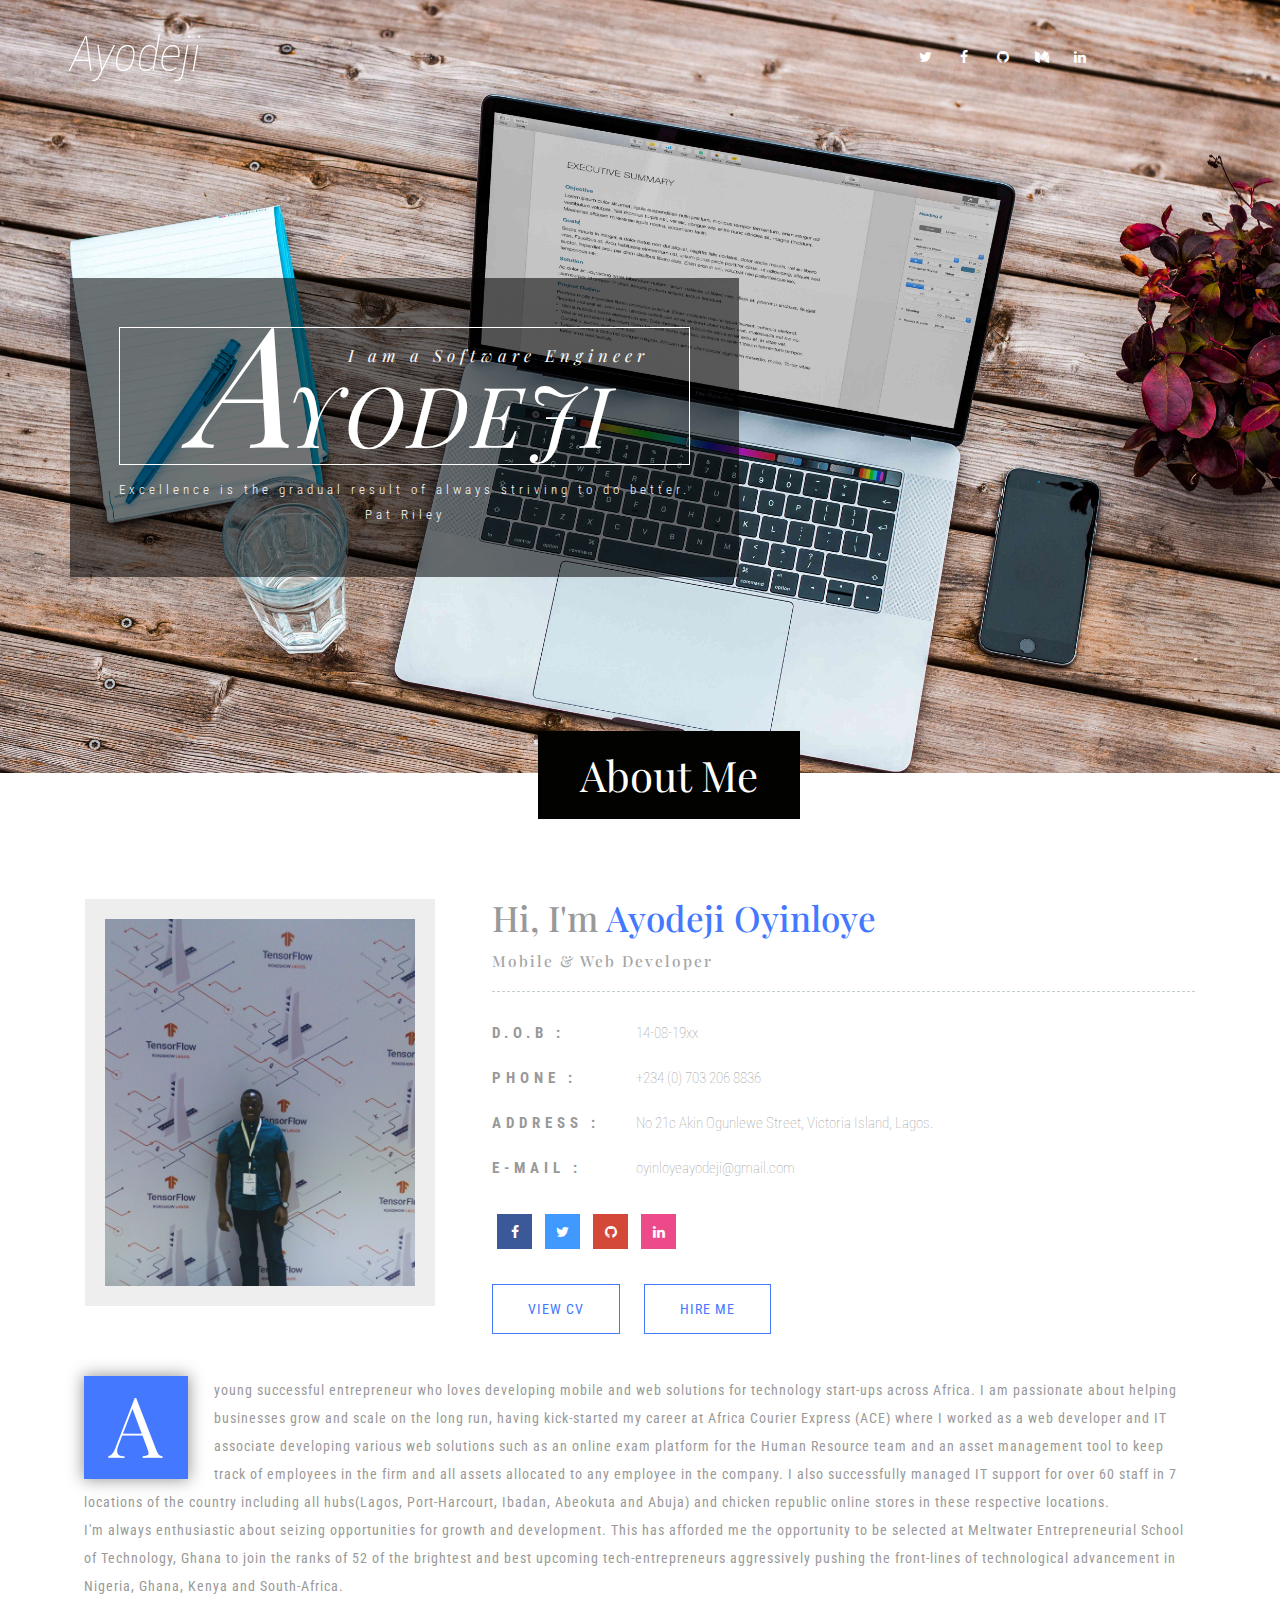
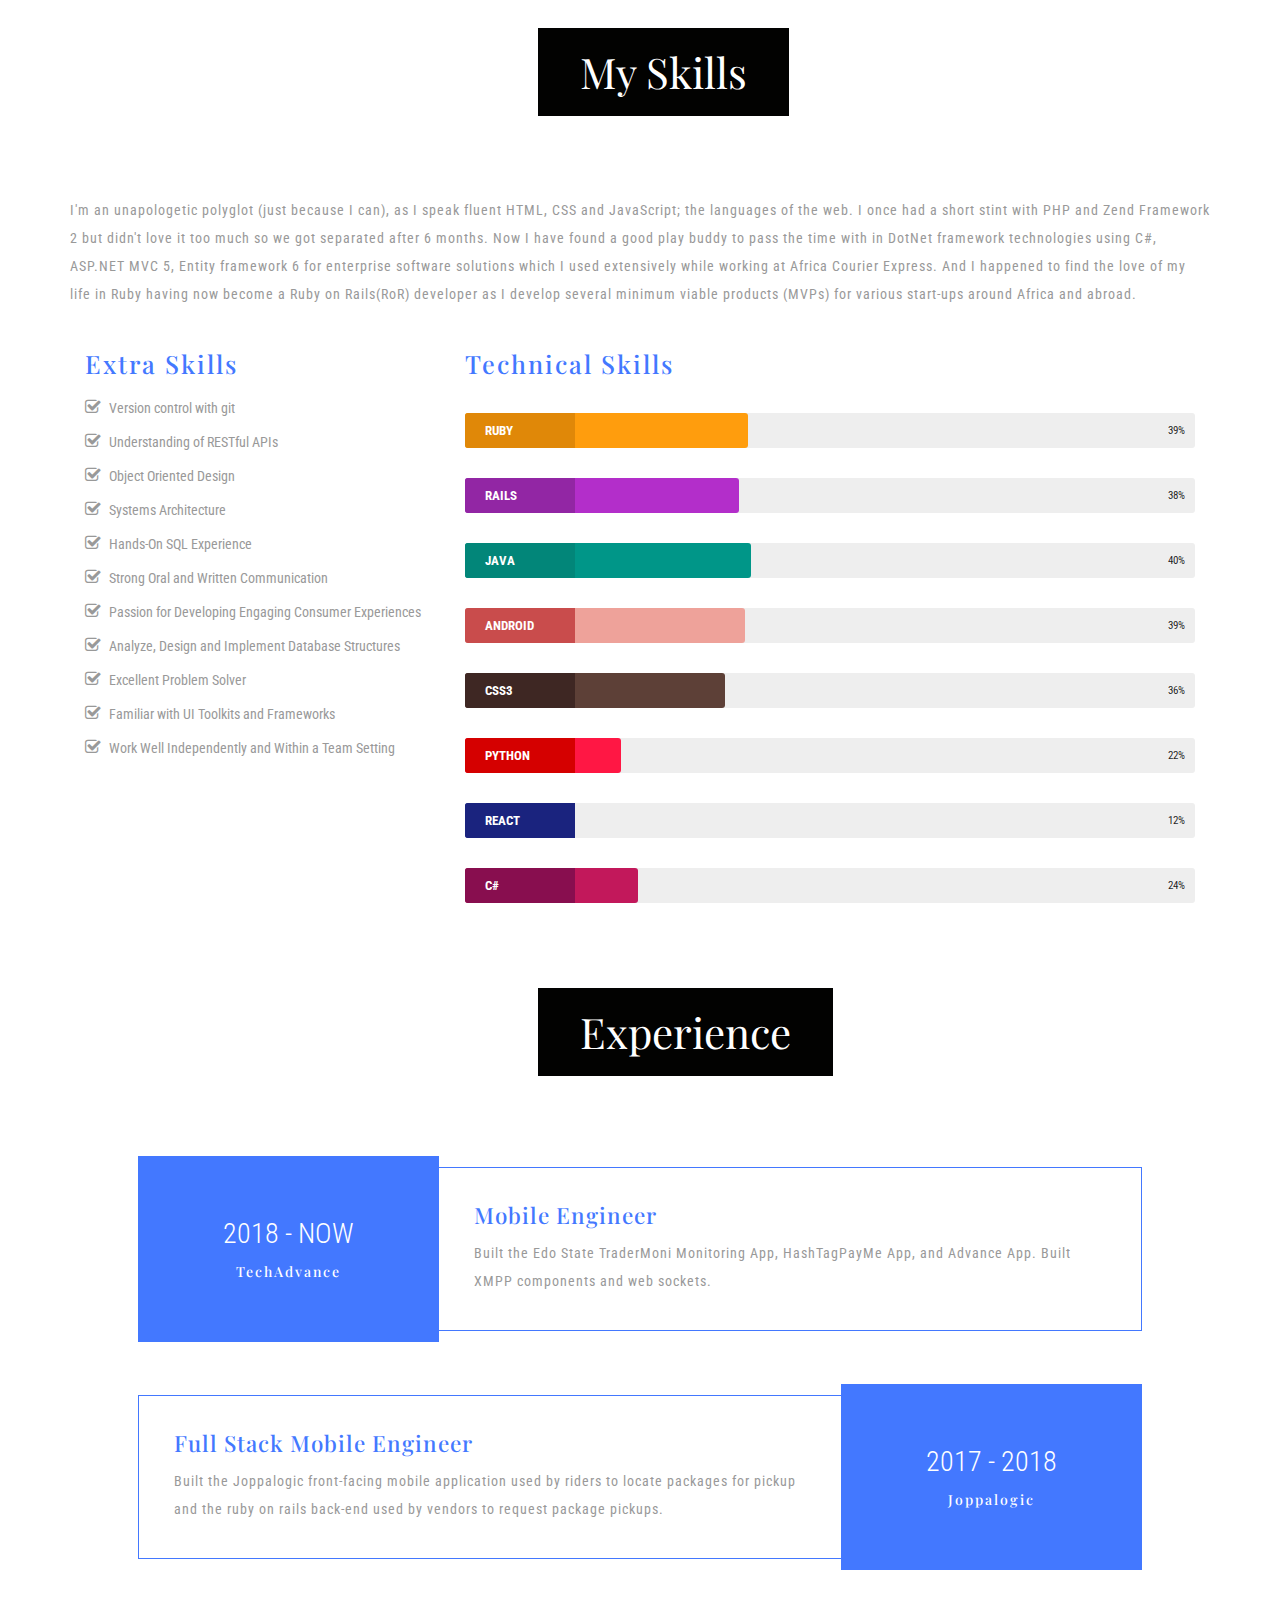
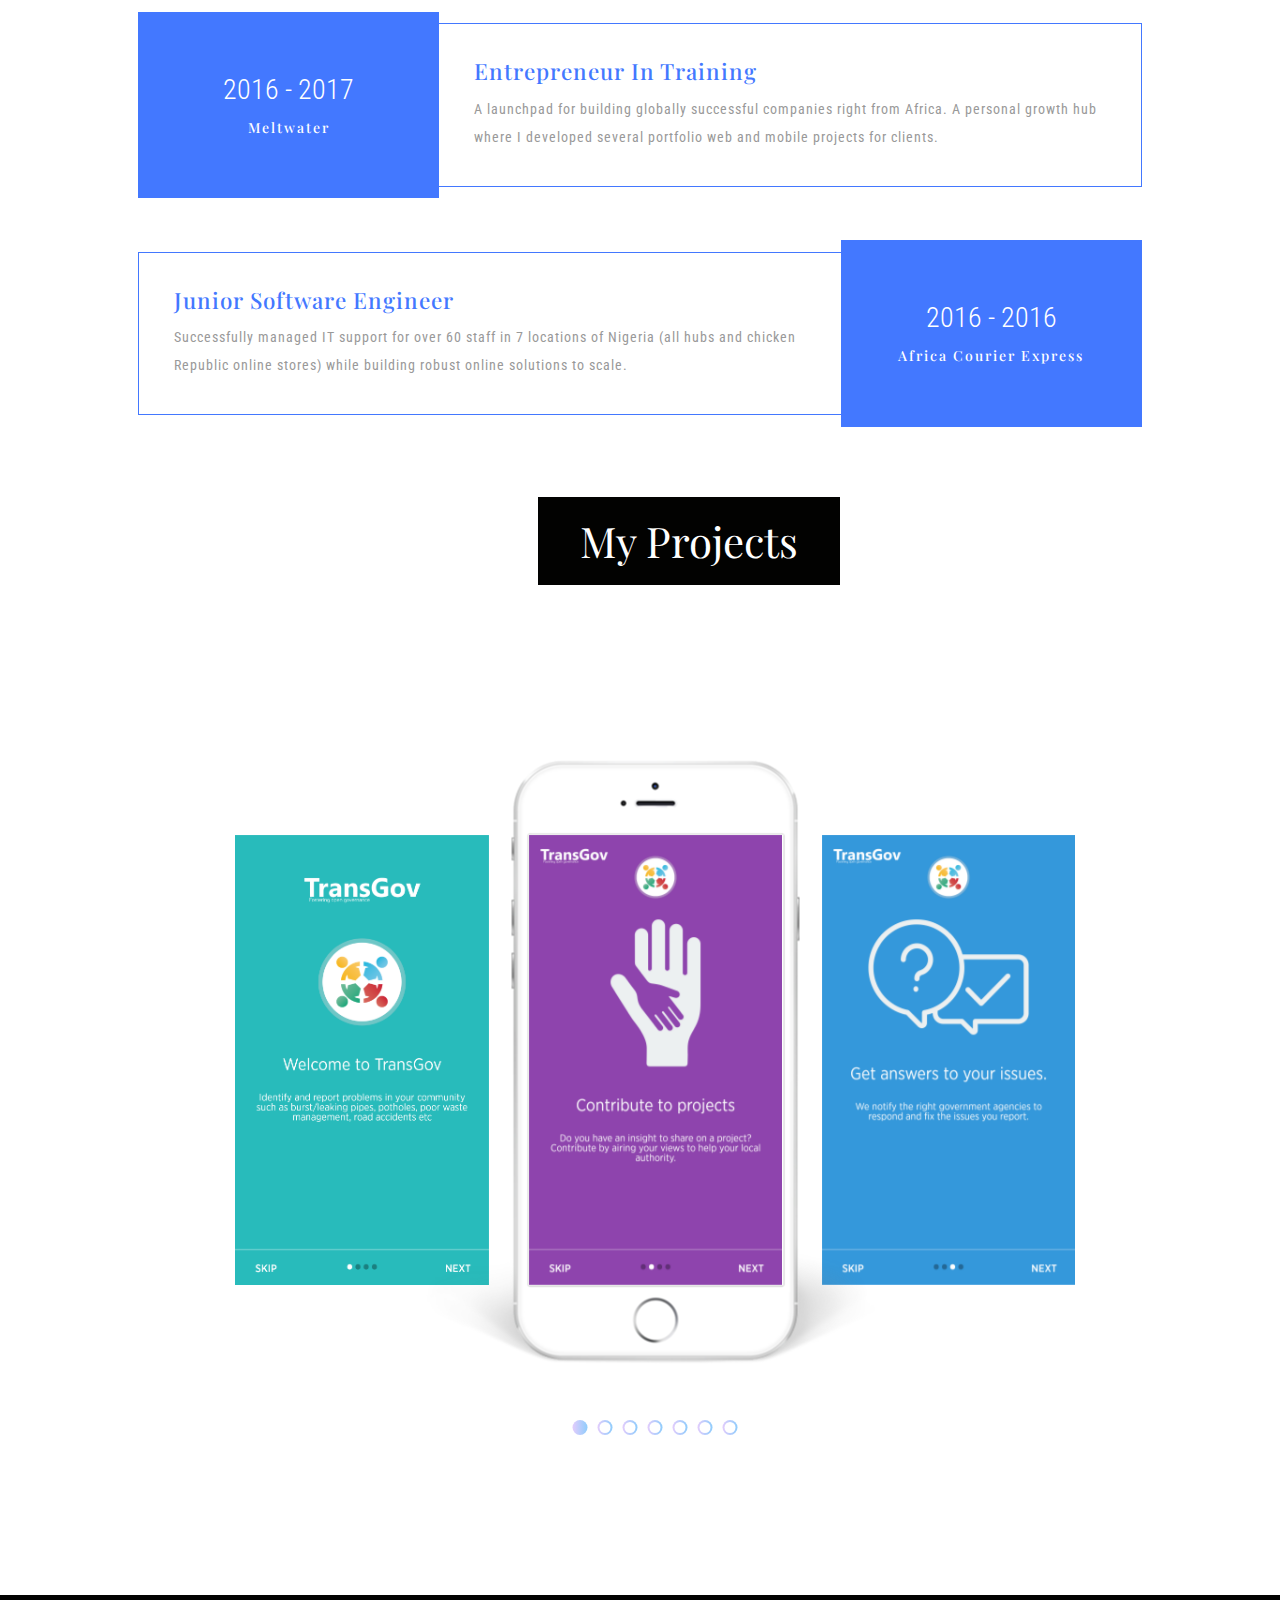
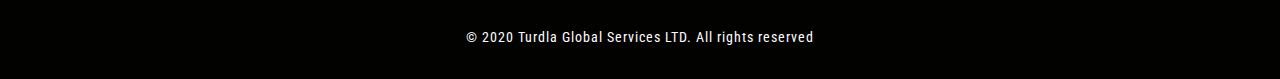
==== commit ec257d58: "added responsive.css to hide phone image" ====
--- a/index.html
+++ b/index.html
@@ -17,6 +17,7 @@
 <link href="css/bootstrap.css" type="text/css" rel="stylesheet" media="all">
 <link href="css/style.css" type="text/css" rel="stylesheet" media="all">   
 <link href="css/font-awesome.css" rel="stylesheet"> <!-- font-awesome icons --> 
+<link href="css/responsive.css" rel="stylesheet">
 <!-- //Custom Theme files --> 
 
         <!-- Rev slider css -->
--- a/css/responsive.css
+++ b/css/responsive.css
@@ -0,0 +1,23 @@
+@media (max-width: 991px){
+	.app_screen_inner::before {
+		
+		width: 59%;
+		background-size: contain;
+	}
+}
+
+@media (max-width: 575px){
+
+	.app_screen_inner::before {
+		display: none;
+	}
+	.app_screen_inner {
+		margin-top: 0px;
+	}
+	.app_screen_area {
+		padding: 100px 0px 100px 0px;
+	}
+	.app_screen_inner .app_screen_slider .owl-dots {
+		bottom: -65px;
+	}
+}
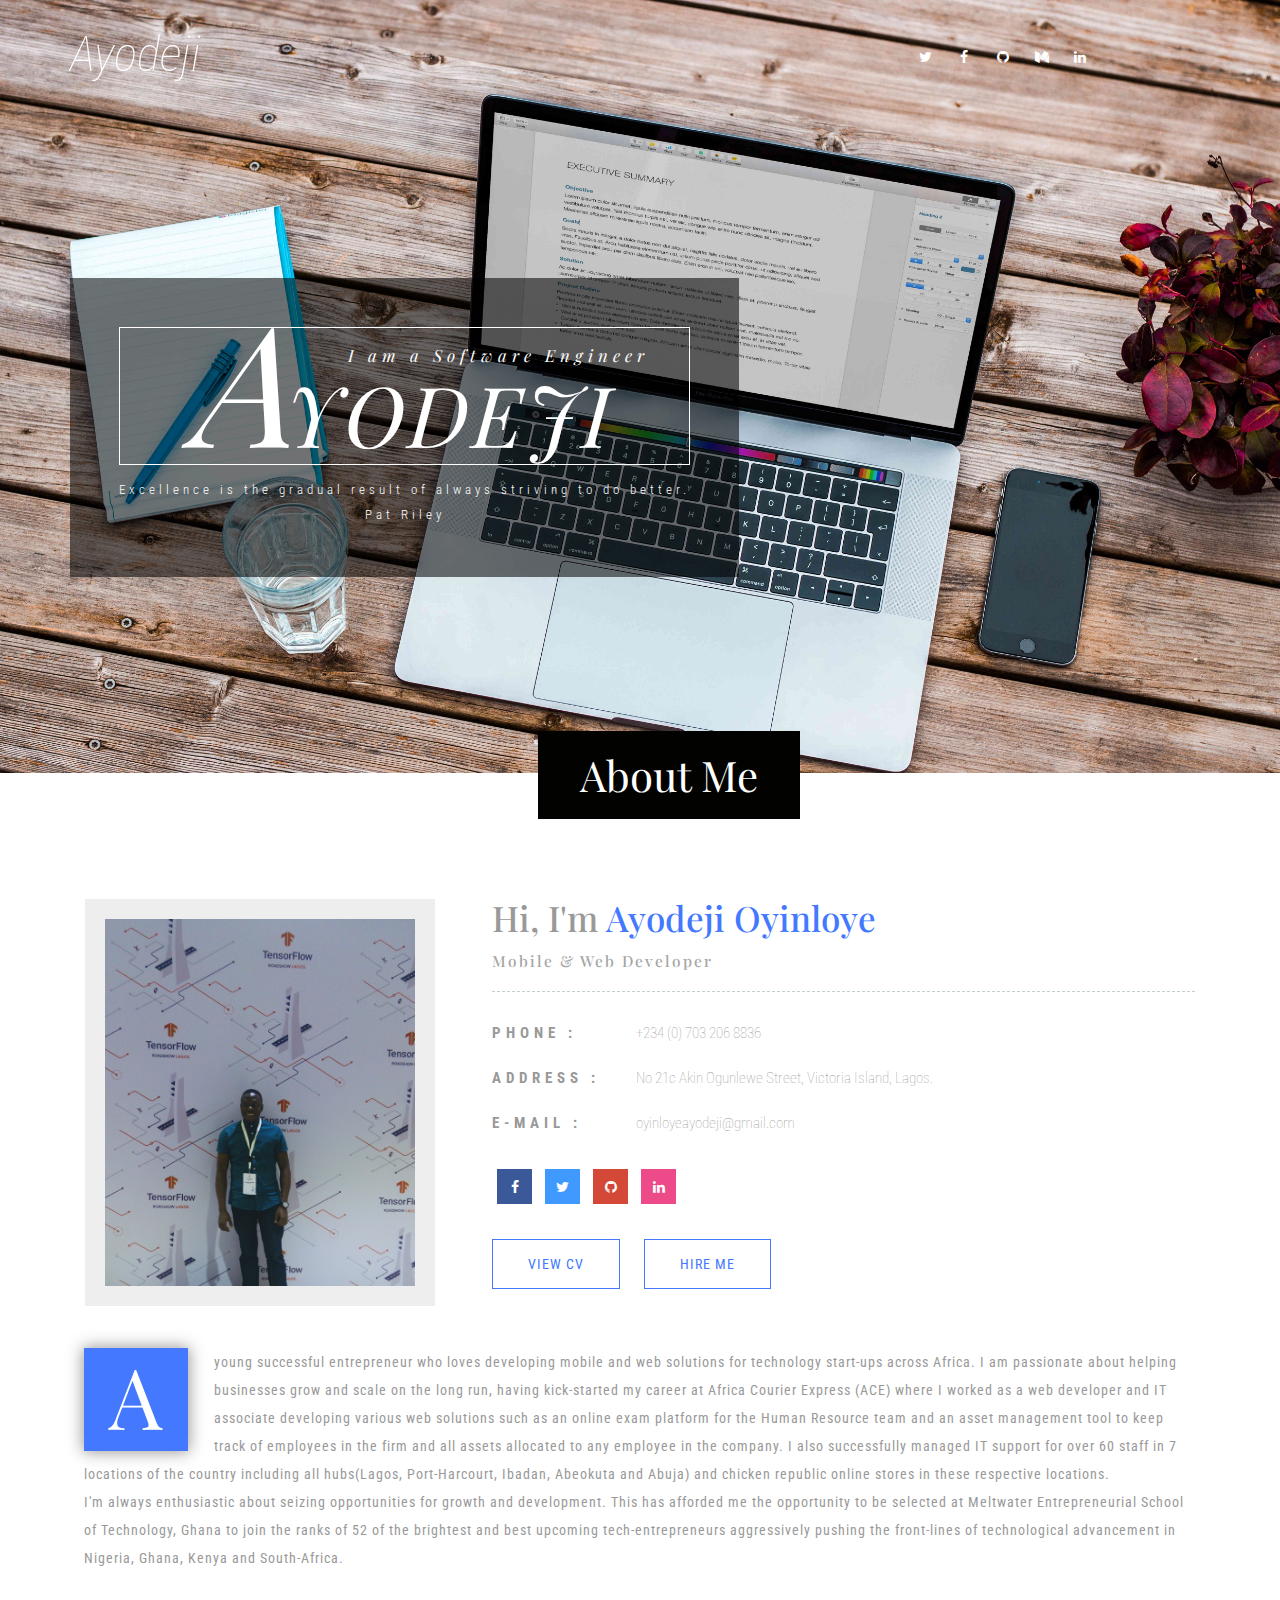
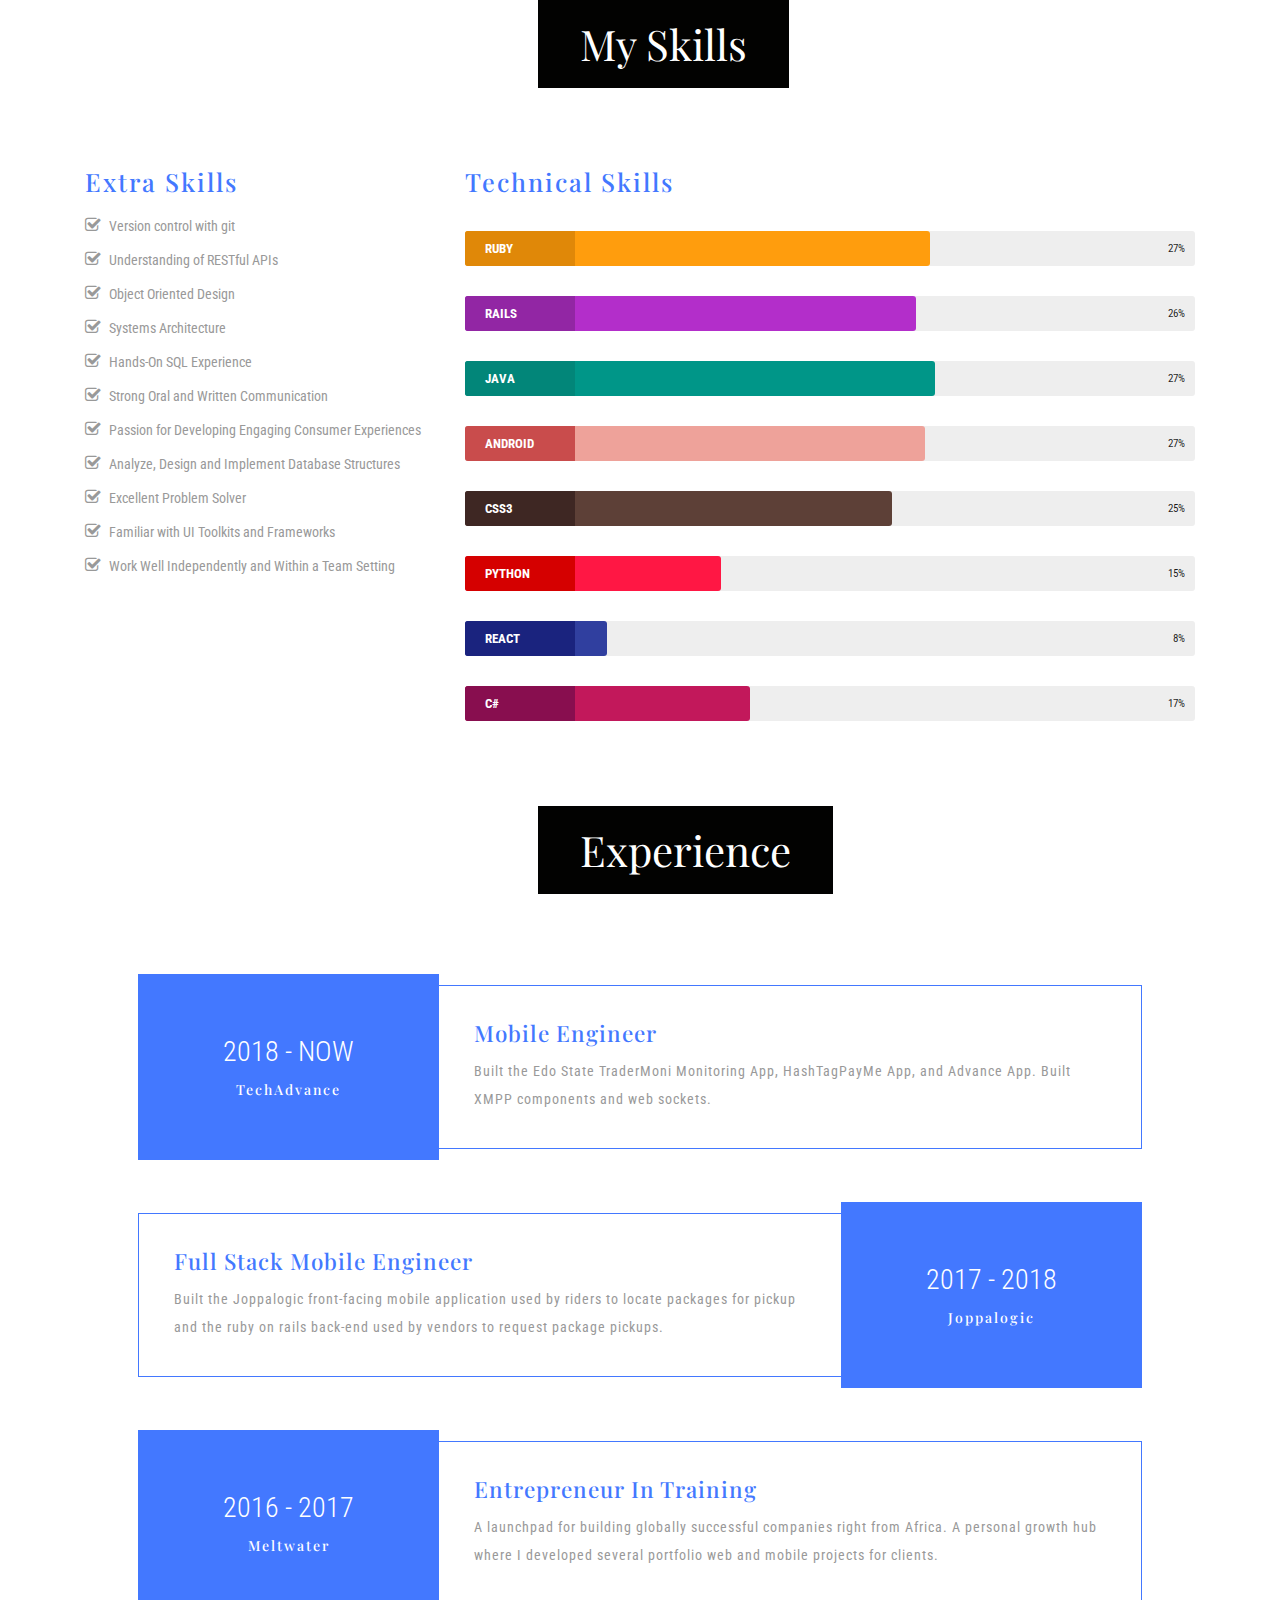
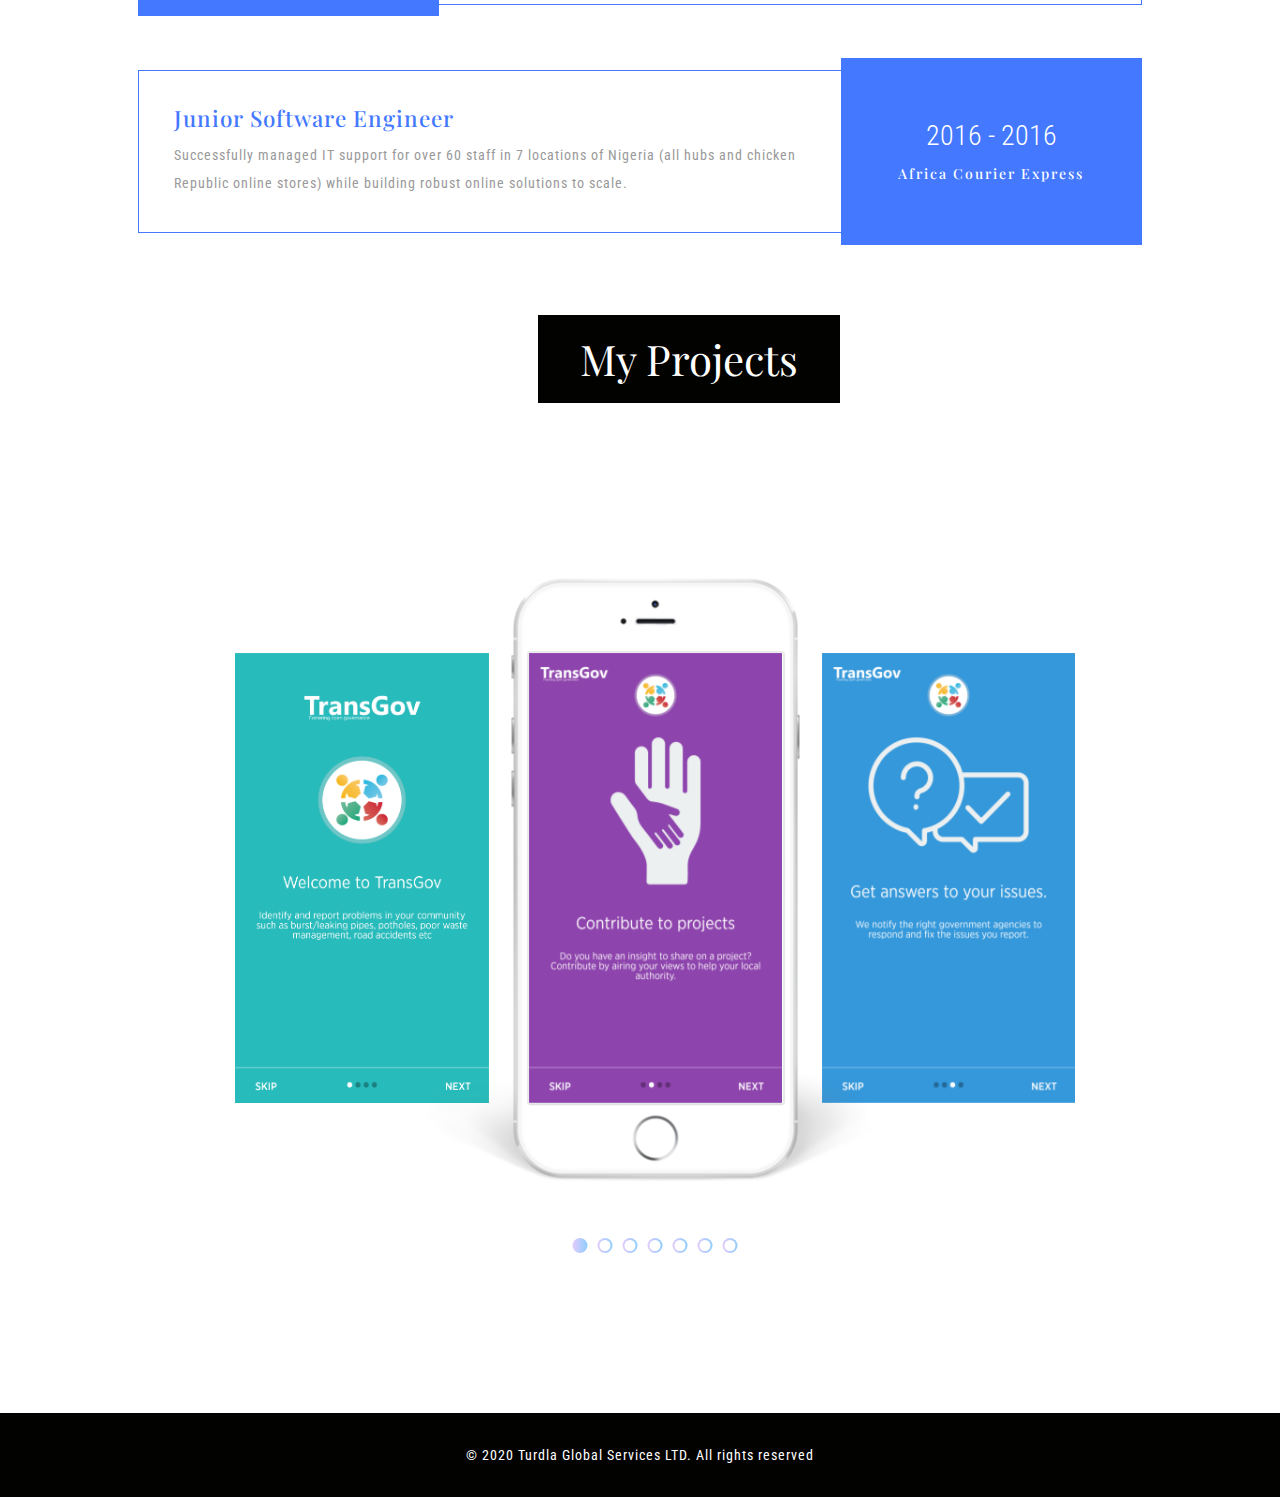
==== commit 060c4e37: "update portfolio page" ====
--- a/index.html
+++ b/index.html
@@ -7,11 +7,10 @@
 <!DOCTYPE html>
 <html lang="en">
 <head>
-<title>Trendy CV a Personal Category Bootstrap Responsive website Template | Home :: w3layouts</title>
+<title>Get to know a bit about Ayodeji Oyinloye.</title>
 <meta name="viewport" content="width=device-width, initial-scale=1">
 <meta http-equiv="Content-Type" content="text/html; charset=utf-8" />
-<meta name="keywords" content="Trendy CV Responsive web template, Bootstrap Web Templates, Flat Web Templates, Android Compatible web template, 
-	SmartPhone Compatible web template, free WebDesigns for Nokia, Samsung, LG, Sony Ericsson, Motorola web design" />
+<meta name="keywords" content="Get to know a bit about Ayodeji Oyinloye, A Mobile Application Developer, Web Developer, Entrepreneur" />
 <script type="application/x-javascript"> addEventListener("load", function() { setTimeout(hideURLbar, 0); }, false); function hideURLbar(){ window.scrollTo(0,1); } </script>
 <!-- Custom Theme files -->
 <link href="css/bootstrap.css" type="text/css" rel="stylesheet" media="all">
@@ -85,12 +84,6 @@
 					<h3>Hi, I'm <span>Ayodeji Oyinloye </span></h3>
 					<h4>Mobile & Web Developer </h4>
 					<ul class="address">
-						<li>
-							<ul class="agileits-address-text ">
-								<li><b>D.O.B :</b></li>
-								<li>14-08-19xx</li>
-							</ul>
-						</li>
 						<li>
 							<ul class="agileits-address-text">
 								<li><b>PHONE : </b></li>
@@ -146,7 +139,6 @@
 				<h2 class="agileits-title">My skills</h2>
 			</div>
 			<div class="skill-agileinfo">
-				<p>I'm an unapologetic polyglot (just because I can), as I speak fluent HTML, CSS and JavaScript; the languages of the web. I once had a short stint with PHP and Zend Framework 2 but didn't love it too much so we got separated after 6 months. Now I have found a good play buddy to pass the time with in DotNet framework technologies using C#, ASP.NET MVC 5, Entity framework 6 for enterprise software solutions which I used extensively while working at Africa Courier Express. And I happened to find the love of my life in Ruby having now become a Ruby on Rails(RoR) developer as I develop several minimum viable products (MVPs) for various start-ups around Africa and abroad.</p>
 				<div class="skill-grids">
 					<div class="col-md-4 col-sm-4 skills-w3lsleft">
 						<h4>Extra Skills</h4>
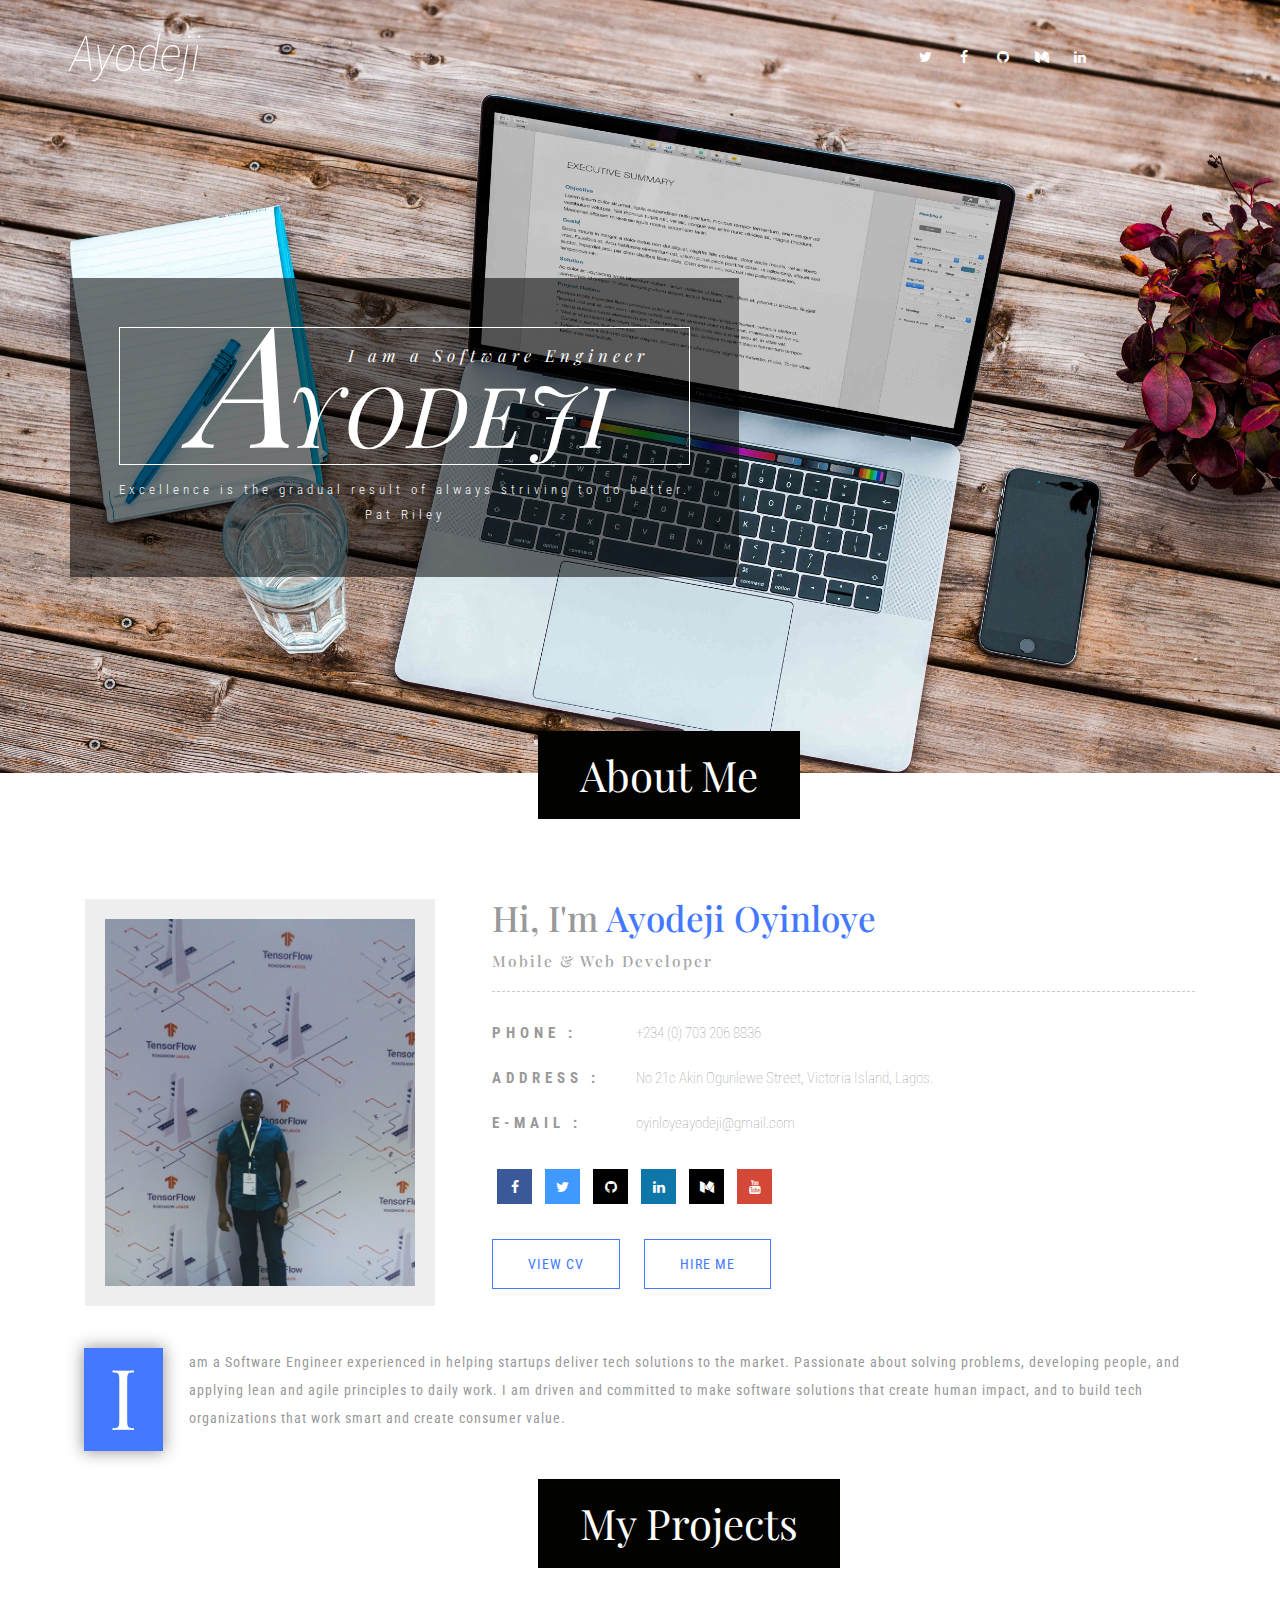
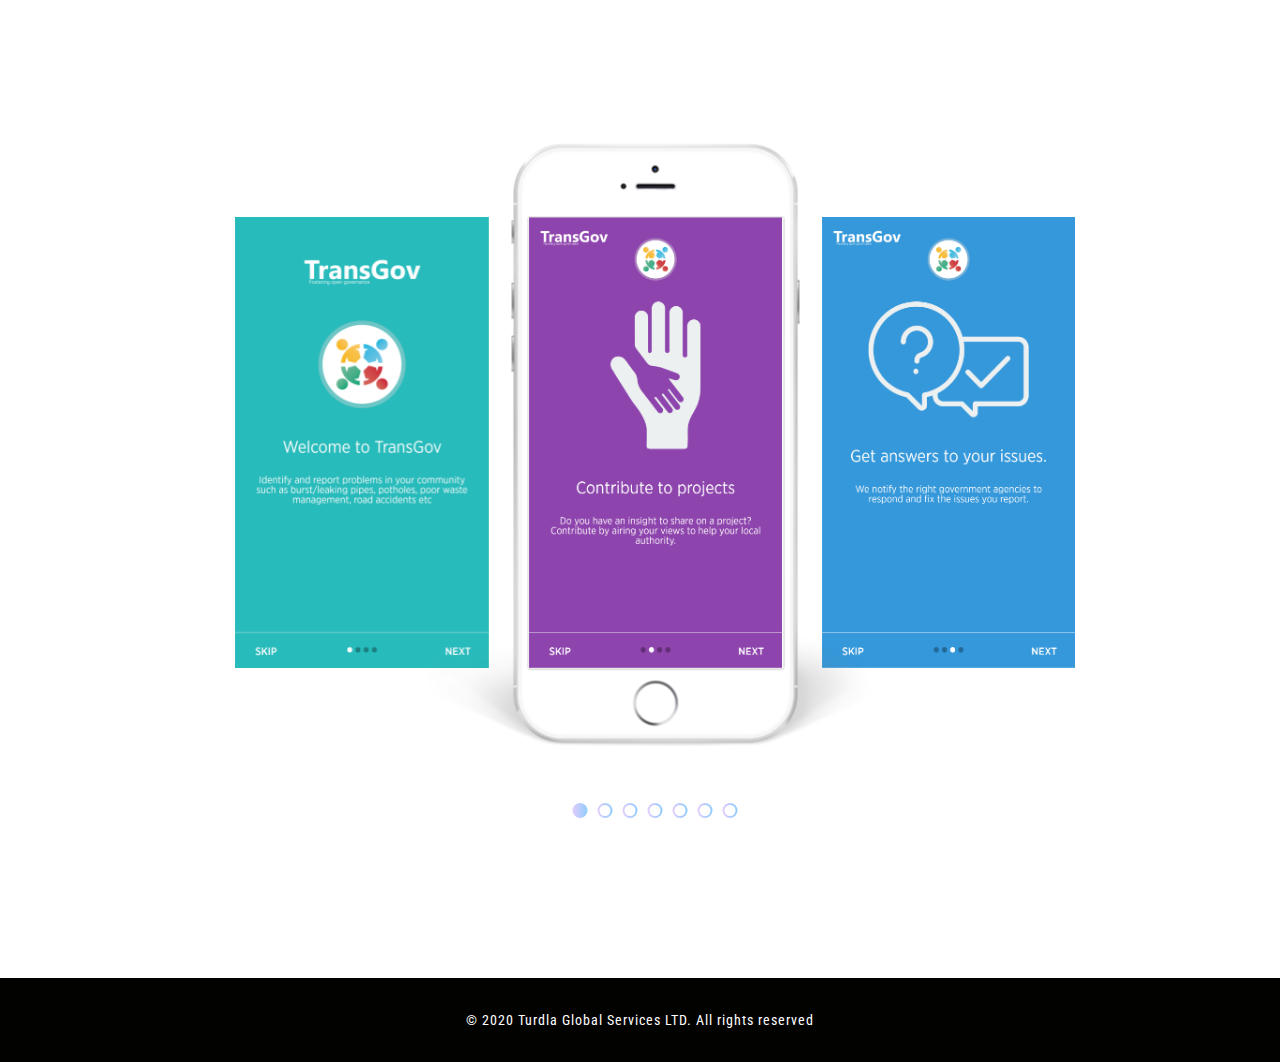
==== commit 6310196d: "reorganize index page" ====
--- a/index.html
+++ b/index.html
@@ -48,10 +48,10 @@
 					
 					<div class="social-w3licon">
 						<a href="https://twitter.com/itzbernoulli" target="_blank" class="social-button twitter"><i class="fa fa-twitter"></i></a>
-						<a href="https://www.facebook.com/obayodeji" target="_blank" class="social-button facebook"><i class="fa fa-facebook"></i></a> 
-						<a href="https://github.com/itzbernoulli" target="_blank" class="social-button google"><i class="fa fa-github"></i></a> 
-						<a href="https://medium.com/@oyinloyeayodeji" target="_blank" class="social-button dribbble"><i class="fa fa-medium"></i></a> 
-						<a href="https://www.linkedin.com/in/oyinloyeayodeji/" target="_blank" class="social-button dribbble"><i class="fa fa-linkedin"></i></a> 
+						<a href="https://www.facebook.com/obayodeji" target="_blank" class="social-button facebook"><i class="fa  fa-facebook"></i></a> 
+						<a href="https://github.com/itzbernoulli" target="_blank" class="social-button google"><i class="fa  fa-github"></i></a> 
+						<a href="https://medium.com/@oyinloyeayodeji" target="_blank" class="social-button dribbble"><i class="fa  fa-medium"></i></a> 
+						<a href="https://www.linkedin.com/in/oyinloyeayodeji/" target="_blank" class="social-button dribbble"><i class="fa  fa-linkedin"></i></a> 
 					</div>
 					<div class="clearfix"> </div>
 				</div>
@@ -107,13 +107,15 @@
 						<ul>
 							<li><a href="https://www.facebook.com/obayodeji" class="fa fa-facebook icon icon-border facebook"> </a></li>
 							<li><a href="https://twitter.com/itzbernoulli" class="fa fa-twitter icon icon-border twitter"> </a></li>
-							<li><a href="https://github.com/itzbernoulli" class="fa fa-github icon icon-border googleplus"> </a></li>
-							<li><a href="https://www.linkedin.com/in/oyinloyeayodeji/" class="fa fa-linkedin icon icon-border dribbble"> </a></li> 
+							<li><a href="https://github.com/itzbernoulli" class="fa fa-github icon icon-border github"> </a></li>
+							<li><a href="https://www.linkedin.com/in/oyinloyeayodeji/" class="fa fa-linkedin icon icon-border linkedin"> </a></li> 
+							<li><a href="https://medium.com/@oyinloyeayodeji" class="fa fa-medium icon icon-border github"> </a></li> 
+							<li><a href="https://www.youtube.com/channel/UC_u2ffn6UE3J6HKeh-DM0Wg" class="fa fa-youtube icon icon-border googleplus"> </a></li> 
 						</ul>
 						<div class="clearfix"> </div>
 					</div> 
 					<div class="hire-w3lgrids">
-						<a href="https://drive.google.com/open?id=1W6B4jLDxuFA2iVcEqHItWpQGR3JTQB-C" class="wthree-more nina" data-text="VIEW CV"> 
+						<a href="https://docs.google.com/document/d/1DQ1uPAotOjzvLlxYwzQBo0CiC95CBwklJtUK_1sc6z8/edit?usp=sharing" class="wthree-more nina" data-text="VIEW CV"> 
 							<span>V</span><span>i</span><span>e</span><span>w</span> <span>c</span><span>v</span>					
 						</a> 
 						<a href="mailto:oyinloyeayodeji@gmail.com" class="wthree-more w3more1 nina" data-text="hire me"> 
@@ -123,152 +125,15 @@
 				</div> 
 				<div class="clearfix"> </div> 
 				<div class="about-text agileits-w3layouts"> 
-					<p>A young successful entrepreneur who loves developing mobile and web solutions for technology start-ups across Africa. I am passionate about helping businesses grow and scale on the long run, having kick-started my career at Africa Courier Express (ACE) where I worked as a web developer and IT associate developing various web solutions such as an online exam platform for the Human Resource team and an asset management tool to keep track of employees in the firm and all assets allocated to any employee in the company. I also successfully managed IT support for over 60 staff in 7 locations of the country including all hubs(Lagos, Port-Harcourt, Ibadan, Abeokuta and Abuja) and chicken republic online stores in these respective locations.<br />
-					I'm always enthusiastic about seizing opportunities for growth and development. This has afforded me the opportunity to be selected at Meltwater Entrepreneurial School of Technology, Ghana to join the ranks of 52 of the brightest and best upcoming tech-entrepreneurs aggressively pushing the front-lines of technological advancement in Nigeria, Ghana, Kenya and South-Africa.
-					</p>
+					<p>I am a Software Engineer experienced in helping startups deliver tech solutions to the market. 
+						Passionate about solving problems, developing people, and applying lean and agile principles to daily work.
+						I am driven and committed to make software solutions that create human impact, 
+						and to build tech organizations that work smart and create consumer value.</p>
 				</div>
 			</div> 
 		</div>
 	</div>
 	<!-- //about -->
-
-	<!-- skills -->
-	<div class="about skills">
-		<div class="container">
-			<div class="w3ls-title">
-				<h2 class="agileits-title">My skills</h2>
-			</div>
-			<div class="skill-agileinfo">
-				<div class="skill-grids">
-					<div class="col-md-4 col-sm-4 skills-w3lsleft">
-						<h4>Extra Skills</h4>
-						<ul>
-							<li><i class="fa fa-check-square-o" aria-hidden="true"></i>Version control with git</li>
-							<li><i class="fa fa-check-square-o" aria-hidden="true"></i>Understanding of RESTful APIs</li>
-							<li><i class="fa fa-check-square-o" aria-hidden="true"></i>Object Oriented Design</li>
-							<li><i class="fa fa-check-square-o" aria-hidden="true"></i>Systems Architecture</li>
-							<li><i class="fa fa-check-square-o" aria-hidden="true"></i>Hands-On SQL Experience</li>
-							<li><i class="fa fa-check-square-o" aria-hidden="true"></i>Strong Oral and Written Communication</li>
-							<li><i class="fa fa-check-square-o" aria-hidden="true"></i>Passion for Developing Engaging Consumer Experiences</li>
-							<li><i class="fa fa-check-square-o" aria-hidden="true"></i>Analyze, Design and Implement Database Structures</li>
-							<li><i class="fa fa-check-square-o" aria-hidden="true"></i>Excellent Problem Solver</li>
-							<li><i class="fa fa-check-square-o" aria-hidden="true"></i>Familiar with UI Toolkits and Frameworks</li>
-							<li><i class="fa fa-check-square-o" aria-hidden="true"></i>Work Well Independently and Within a Team Setting</li>
-						</ul>
-					</div>
-					<div class="col-md-8 col-sm-8 skills-w3lsright">
-						<h4>Technical Skills</h4>
-						<div class="skillbar" data-percent="98">
-							<span class="skillbar-title" style="background:#e08808;">RUBY</span>
-							<p class="skillbar-bar" style="background: #ff9d0d;"></p>
-							<span class="skill-bar-percent"></span>
-						</div>
-						<!-- End Skill Bar --> 
-						<div class="skillbar" data-percent="95">
-							<span class="skillbar-title" style="background:#9226a4;">RAILS</span>
-							<p class="skillbar-bar" style="background:#b32eca;"></p>
-							<span class="skill-bar-percent"></span>
-						</div>
-						<!-- End Skill Bar --> 
-						<div class="skillbar" data-percent="99">
-							<span class="skillbar-title" style="background:#028679;">JAVA</span>
-							<p class="skillbar-bar" style="background: #009688;"></p>
-							<span class="skill-bar-percent"></span>
-						</div>
-						<div class="skillbar" data-percent="97">
-							<span class="skillbar-title" style="background:#c94c4c;">ANDROID</span>
-							<p class="skillbar-bar" style="background: #eea29a;"></p>
-							<span class="skill-bar-percent"></span>
-						</div>
-						<!-- End Skill Bar --> 
-						<div class="skillbar" data-percent="90">
-							<span class="skillbar-title" style="background:#3e2723;">CSS3</span>
-							<p class="skillbar-bar" style="background:#5d4037;"></p>
-							<span class="skill-bar-percent"></span>
-						</div>
-						<!-- End Skill Bar --> 
-						<div class="skillbar" data-percent="54">
-							<span class="skillbar-title" style="background:#d50000;">PYTHON</span>
-							<p class="skillbar-bar" style="background:#ff1744;"></p>
-							<span class="skill-bar-percent"></span>
-						</div>
-						<!-- End Skill Bar --> 
-						<div class="skillbar" data-percent="30">
-							<span class="skillbar-title" style="background:#1a237e;">REACT</span>
-							<p class="skillbar-bar" style="background: #303f9f;"></p>
-							<span class="skill-bar-percent"></span>
-						</div>
-						<!-- End Skill Bar --> 
-						<div class="skillbar" data-percent="60">
-							<span class="skillbar-title" style="background:#880e4f;">C#</span>
-							<p class="skillbar-bar" style="background: #c2185b;"></p>
-							<span class="skill-bar-percent"></span>
-						</div>
-						<!-- End Skill Bar -->  
-					</div>
-					<div class="clearfix"></div>
-				</div>  
-			</div> 
-		</div> 
-	</div>
-	<!-- //skills -->
-
-
-	<!-- experience -->
-	<div class="about experience">
-		<div class="container">
-			<div class="w3ls-title">
-				<h2 class="agileits-title">Experience</h2>
-			</div>
-			<div class="w3-agileits-expinfo"> 
-				<div class="experience-grids">
-					<div class="experience-left">
-						<h6>2018 - Now </h6>
-						<h5>TechAdvance </h5>
-					</div>
-					<div class="experience-right">
-						<h4>Mobile Engineer</h4>
-						<p>Built the Edo State TraderMoni Monitoring App, HashTagPayMe App, and Advance App. Built XMPP components and web sockets.</p>
-					</div>
-					<div class="clearfix"> </div>
-				</div>  
-				<div class="experience-grids experience-grids-btm">
-					<div class="experience-left">
-						<h6>2017 - 2018 </h6>
-						<h5>Joppalogic </h5>
-					</div>
-					<div class="experience-right">
-						<h4>Full Stack Mobile Engineer</h4>
-						<p>Built the Joppalogic front-facing mobile application used by riders to locate packages for pickup and the ruby on rails back-end used by vendors to request package pickups.</p>
-					</div>
-					<div class="clearfix"> </div>
-				</div> 
-				<div class="experience-grids">
-					<div class="experience-left">
-						<h6>2016 - 2017</h6>
-						<h5>Meltwater </h5>
-					</div>
-					<div class="experience-right">
-						<h4>Entrepreneur In Training</h4>
-						<p>A launchpad for building globally successful companies right from Africa. A personal growth hub where I developed several portfolio web and mobile projects for clients.</p>
-					</div>
-					<div class="clearfix"> </div>
-				</div>
-				<div class="experience-grids w3-agileits experience-grids-btm">
-					<div class="experience-left">
-						<h6>2016 - 2016</h6>
-						<h5>Africa Courier Express </h5>
-					</div>
-					<div class="experience-right">
-						<h4>Junior Software Engineer</h4>
-						<p>Successfully managed IT support for over 60 staff in 7 locations of Nigeria (all hubs and chicken Republic online stores) while building robust online solutions to scale.</p>
-					</div>
-					<div class="clearfix"> </div>
-				</div> 
-			</div>
-		</div>
-	</div>
-	<!-- //experience -->
 
 	<!-- projects -->
 	<div class="about projects">
@@ -309,6 +174,8 @@
 		</div>
 	</div>
 	<!-- //projects -->
+
+
 
 	
 		<!-- Skill Bar js --> 
--- a/css/style.css
+++ b/css/style.css
@@ -514,8 +514,13 @@
 .social-wthree-icons ul li a.fa.googleplus:hover{
 	color:#d34836;   
 } 
-.social-wthree-icons ul li a.fa.dribbble:hover{
-	color:#ec4a89;   
+
+.social-wthree-icons ul li a.fa.github:hover{
+	color:#000000;   
+} 
+
+.social-wthree-icons ul li a.fa.linkedin:hover{
+	color:#0e76a8;   
 } 
 /* facebook */
 .icon-border.facebook::before {
@@ -562,20 +567,35 @@
 	-ms-box-shadow: inset 0 0 0 2px #d34836;
 	box-shadow: inset 0 0 0 2px #d34836;
 } 
-/* dribbble */
-.icon-border.dribbble::before {
-	-webkit-box-shadow: inset 0 0 0 48px #ec4a89;
-	-moz-box-shadow: inset 0 0 0 48px #ec4a89;
-	-o-box-shadow: inset 0 0 0 48px #ec4a89;
-	-ms-box-shadow: inset 0 0 0 48px #ec4a89;
-	box-shadow: inset 0 0 0 48px #ec4a89;
-} 
-.icon-border.dribbble:hover::before {
-	-webkit-box-shadow: inset 0 0 0 2px #ec4a89;
-	-moz-box-shadow: inset 0 0 0 2px #ec4a89;
-	-o-box-shadow: inset 0 0 0 2px #ec4a89;
-	-ms-box-shadow: inset 0 0 0 2px #ec4a89;
-	box-shadow: inset 0 0 0 2px #ec4a89;
+/* github */
+.icon-border.github::before {
+	-webkit-box-shadow: inset 0 0 0 48px #000000;
+	-moz-box-shadow: inset 0 0 0 48px #000000;
+	-o-box-shadow: inset 0 0 0 48px #000000;
+	-ms-box-shadow: inset 0 0 0 48px #000000;
+	box-shadow: inset 0 0 0 48px #000000;
+} 
+.icon-border.github:hover::before {
+	-webkit-box-shadow: inset 0 0 0 2px #000000;
+	-moz-box-shadow: inset 0 0 0 2px #000000;
+	-o-box-shadow: inset 0 0 0 2px #000000;
+	-ms-box-shadow: inset 0 0 0 2px #000000;
+	box-shadow: inset 0 0 0 2px #000000;
+} 
+/* linkedIn */
+.icon-border.linkedin::before {
+	-webkit-box-shadow: inset 0 0 0 48px #0e76a8;
+	-moz-box-shadow: inset 0 0 0 48px #0e76a8;
+	-o-box-shadow: inset 0 0 0 48px #0e76a8;
+	-ms-box-shadow: inset 0 0 0 48px #0e76a8;
+	box-shadow: inset 0 0 0 48px #0e76a8;
+} 
+.icon-border.linkedin:hover::before {
+	-webkit-box-shadow: inset 0 0 0 2px #0e76a8;
+	-moz-box-shadow: inset 0 0 0 2px #0e76a8;
+	-o-box-shadow: inset 0 0 0 2px #0e76a8;
+	-ms-box-shadow: inset 0 0 0 2px #0e76a8;
+	box-shadow: inset 0 0 0 2px #0e76a8;
 }  
 /*-- //social-wthree-icons --*/ 
 /*-- //more buttons --*/ 
@@ -1756,4 +1776,75 @@
   .app_screen_inner .app_screen_slider .owl-dots .owl-dot.active:before {
     opacity: 0;
   }
-  +  
+
+  .food-area {
+    background-image: url("../images/food-bg.png");
+    background-repeat: no-repeat;
+    background-position: top right;
+    position: relative;
+}
+@media (min-width: 768px) and (max-width: 991.98px) {
+    .food-area {
+        background-image: none;
+    }
+}
+@media (min-width: 576px) and (max-width: 767.98px) {
+    .food-area {
+        background-image: none;
+    }
+}
+@media (max-width: 575.98px) {
+    .food-area {
+        background-image: none;
+    }
+}
+.food-area .food-img {
+    overflow: hidden;
+}
+.food-area .food-img img {
+    -webkit-transition: 0.5s;
+    -moz-transition: 0.5s;
+    -o-transition: 0.5s;
+    transition: 0.5s;
+}
+.food-area .food-content {
+    padding: 30px;
+    background: #f9f9ff;
+    -webkit-transition: 0.5s;
+    -moz-transition: 0.5s;
+    -o-transition: 0.5s;
+    transition: 0.5s;
+}
+.food-area .food-content .style-change {
+    color: #ffb606;
+    font-family: "Roboto", sans-serif;
+    font-size: 20px;
+    font-weight: 700;
+    -webkit-transition: 0.5s;
+    -moz-transition: 0.5s;
+    -o-transition: 0.5s;
+    transition: 0.5s;
+}
+.food-area .food-content p {
+    -webkit-transition: 0.5s;
+    -moz-transition: 0.5s;
+    -o-transition: 0.5s;
+    transition: 0.5s;
+}
+.food-area .single-food:hover img {
+    -webkit-transform: scale(1.1, 1.1);
+    -moz-transform: scale(1.1, 1.1);
+    -ms-transform: scale(1.1, 1.1);
+    -o-transform: scale(1.1, 1.1);
+    transform: scale(1.1, 1.1);
+}
+.food-area .single-food:hover .food-content {
+    background: #ffb606;
+}
+.food-area .single-food:hover .food-content .style-change {
+    color: #131230;
+}
+.food-area .single-food:hover .food-content p {
+    color: #131230;
+}--- a/css/responsive.css
+++ b/css/responsive.css
@@ -3,7 +3,7 @@
 		
 		width: 59%;
 		background-size: contain;
-	}
+	}`
 }
 
 @media (max-width: 575px){
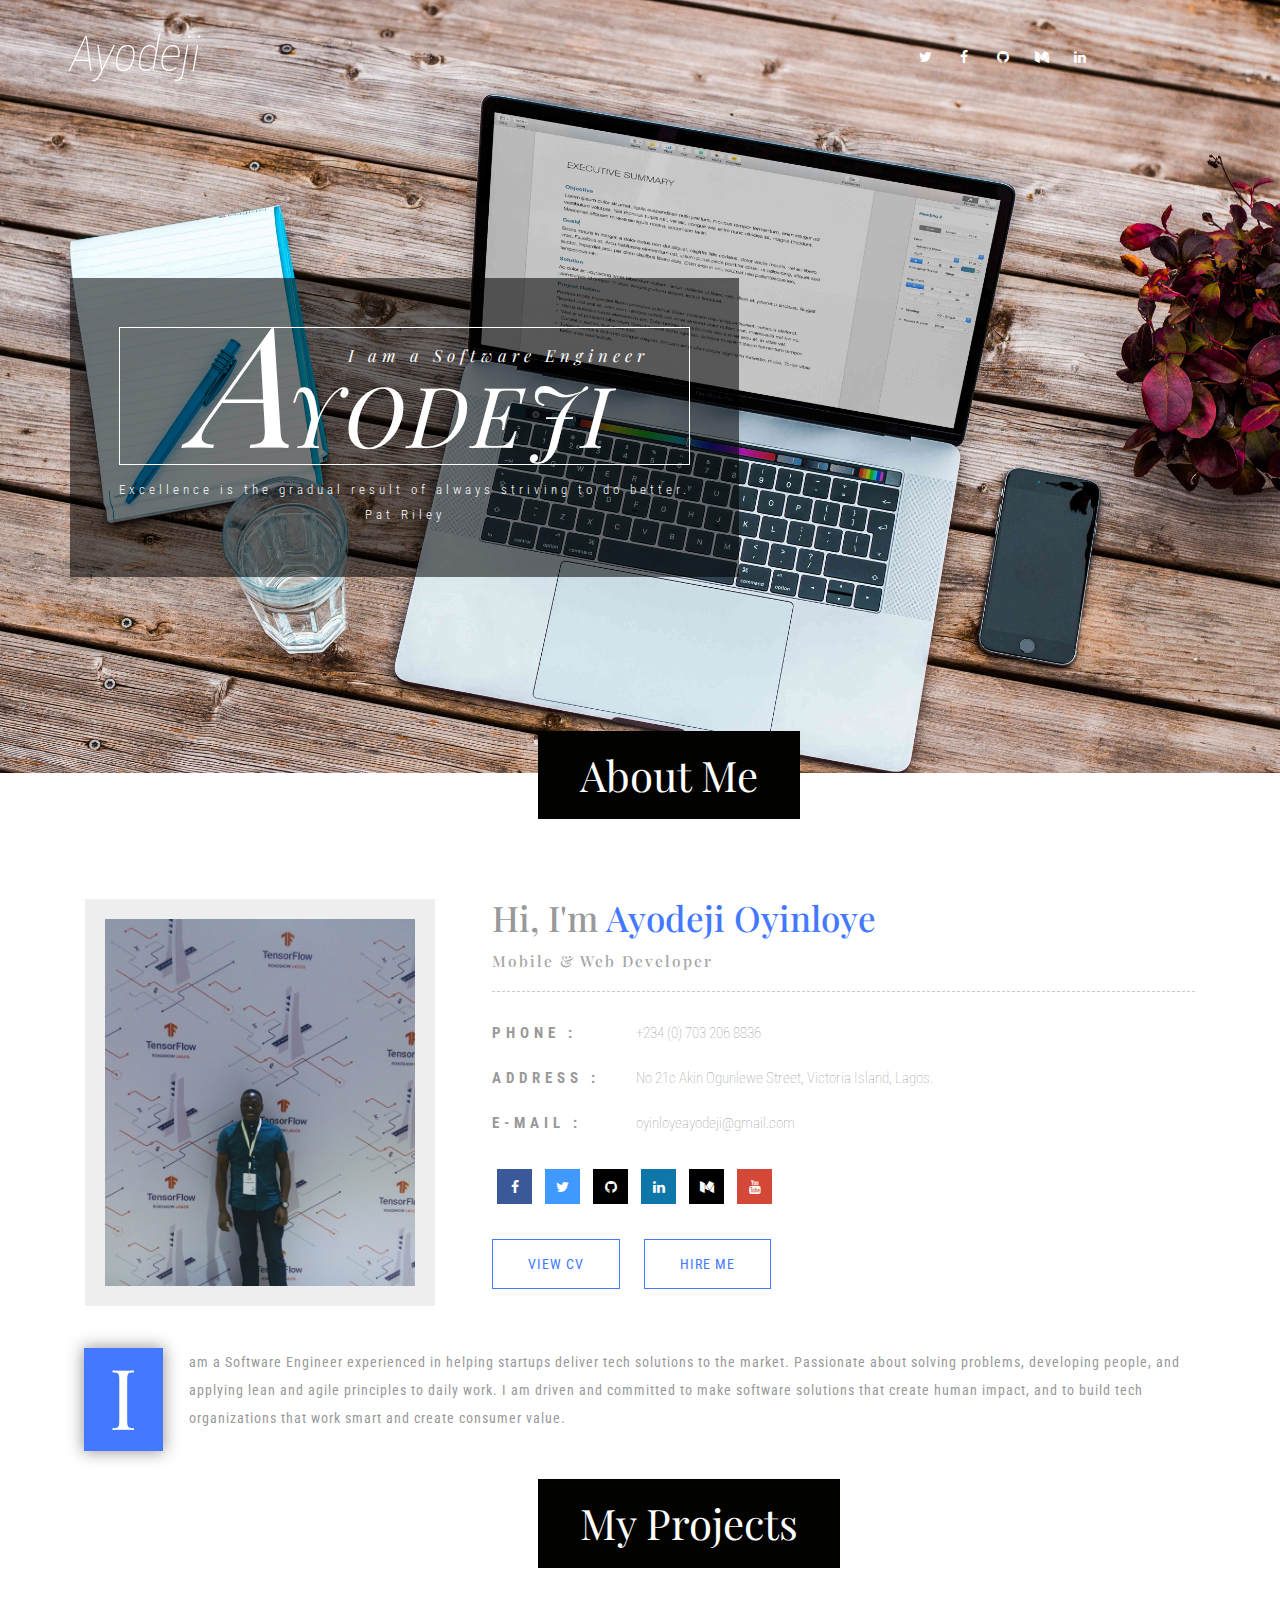
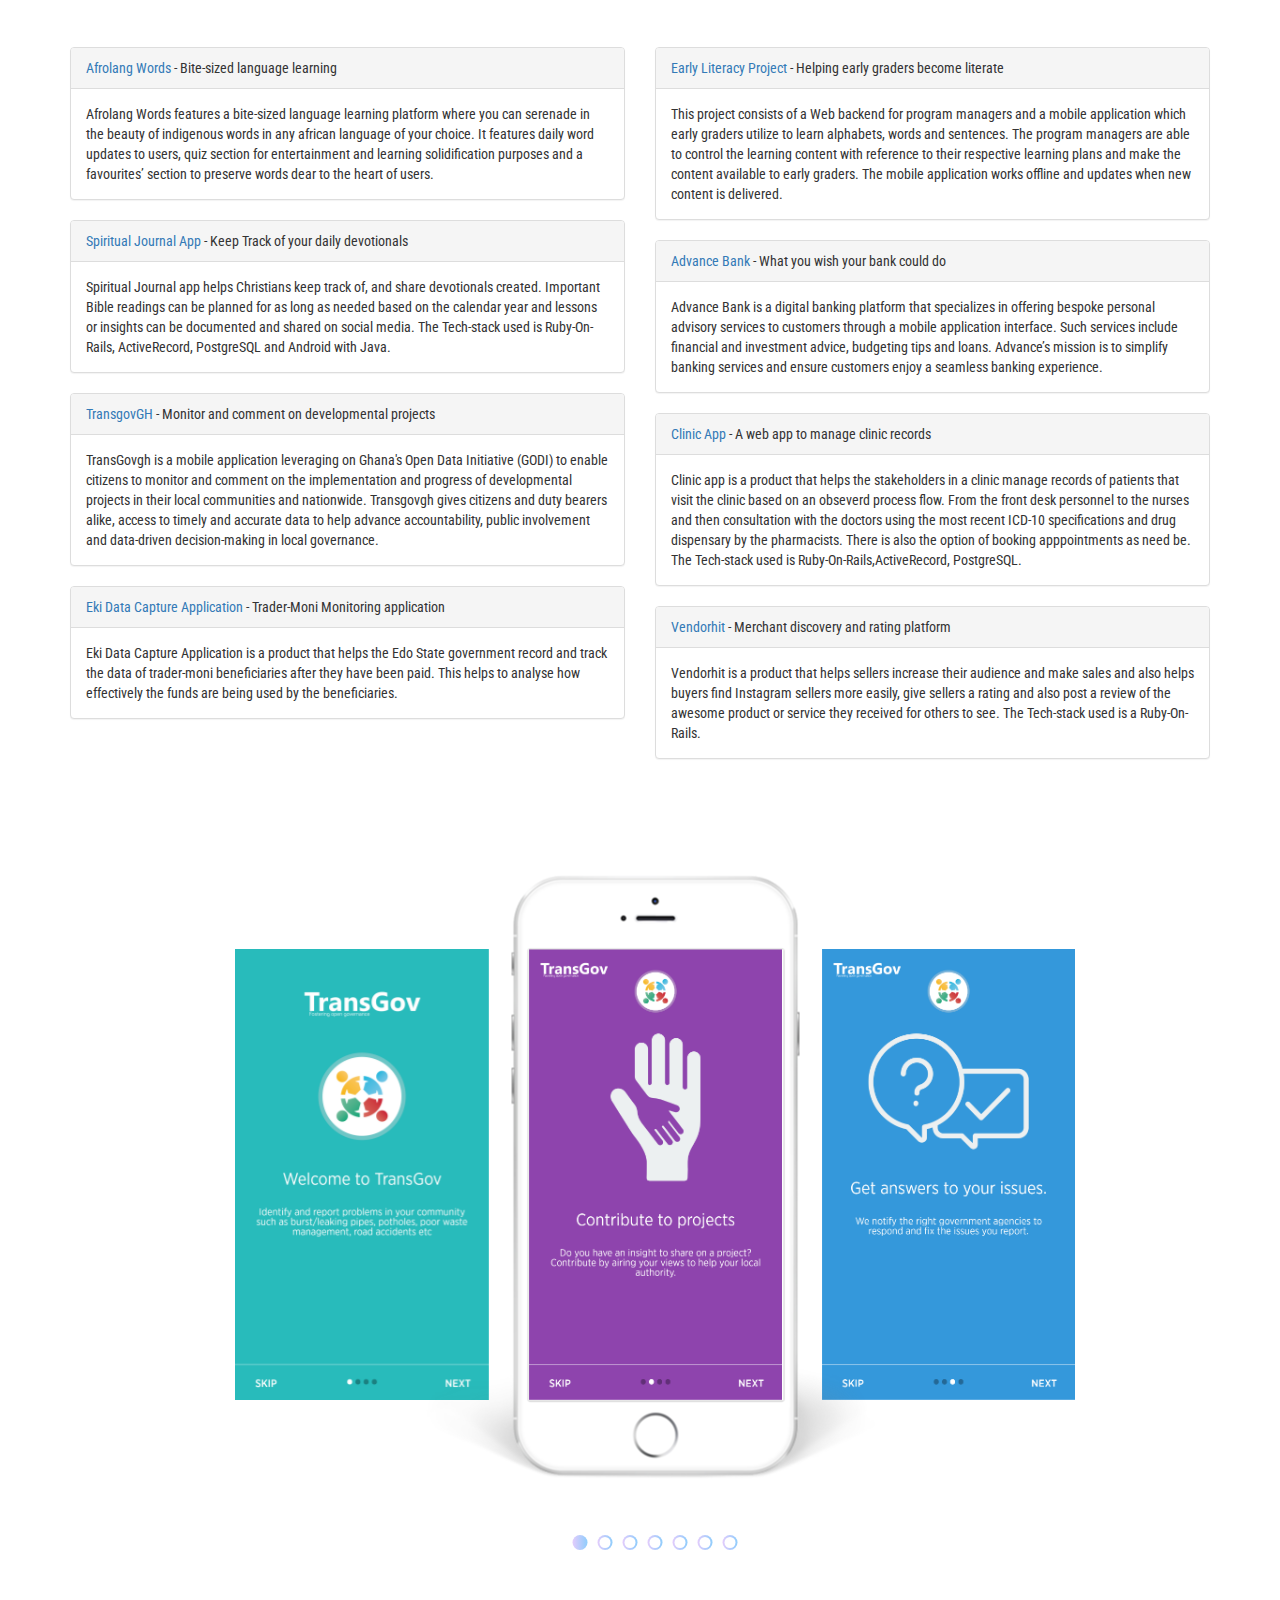
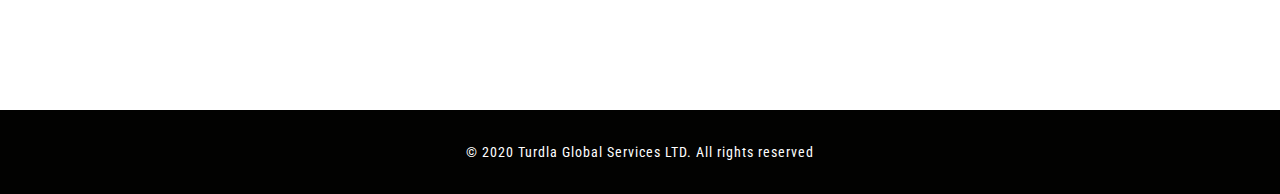
==== commit ce0eeceb: "add projects with project links" ====
--- a/index.html
+++ b/index.html
@@ -141,6 +141,122 @@
 			<div class="w3ls-title">
 				<h2 class="agileits-title">My Projects</h2>
 			</div>
+
+			<div class="row">
+				<div class="col-md-6">
+					<div class="panel panel-default">
+						<div class="panel-heading"><a href="https://play.google.com/store/apps/details?id=com.turdla.www.afrolang" target="_blank">Afrolang Words</a> - Bite-sized language learning</div>
+						<div class="panel-body">
+							Afrolang Words features a bite-sized language learning platform 
+							where you can serenade in the beauty of indigenous words in any african language of your choice. 
+							It features daily word updates to users, quiz section for entertainment and learning solidification 
+							purposes and a favourites’ section to preserve words dear to the heart of users.
+						</div>
+					  </div>
+		
+		
+					  <div class="panel panel-default">
+						<div class="panel-heading">
+							<a href="https://play.google.com/store/apps/details?id=com.oyinloyeayodeji.www.devotion2" 
+							target="_blank">Spiritual Journal App</a> 
+							- Keep Track of your daily devotionals</div>
+						<div class="panel-body">
+							Spiritual Journal app helps Christians keep track of, and share devotionals created. 
+							Important Bible readings can be planned for as long as needed based on the 
+							calendar year and lessons or insights can be documented and shared on social media.
+							The Tech-stack used is Ruby-On-Rails, ActiveRecord, PostgreSQL and Android with Java.
+						</div>
+					  </div>
+
+					  <div class="panel panel-default">
+						<div class="panel-heading">
+							<a href="https://play.google.com/store/apps/details?id=org.transgovgh.app" 
+							target="_blank">TransgovGH</a> 
+							- Monitor and comment on developmental projects</div>
+						<div class="panel-body">
+							TransGovgh is a mobile application leveraging on Ghana's Open Data Initiative (GODI) to enable 
+							citizens to monitor and comment on the implementation and progress of developmental 
+							projects in their local communities and nationwide. Transgovgh gives citizens and duty bearers alike, 
+							access to timely and accurate data to help advance accountability, public involvement and data-driven decision-making in local governance.
+						</div>
+					  </div>
+
+
+					  <div class="panel panel-default">
+						<div class="panel-heading"><a href="https://play.google.com/store/apps/details?id=buhari.teetech.com.datacapture" target="_blank">Eki Data Capture Application</a> - Trader-Moni Monitoring application</div>
+						<div class="panel-body">
+							Eki Data Capture Application is a product that helps the Edo State government 
+							record and track the data of trader-moni beneficiaries after they have been paid. 
+							This helps to analyse how effectively the funds are being used by the beneficiaries.
+						</div>
+					  </div>
+
+		
+				</div>
+
+				<div class="col-md-6">
+				
+
+					  <div class="panel panel-default">
+						<div class="panel-heading">
+							<a href="https://play.google.com/store/apps/details?id=org.millenniumpromise.www.earlyliteracyapp" 
+							target="_blank">Early Literacy Project</a> 
+							- Helping early graders become literate</div>
+						<div class="panel-body">
+							This project consists of a Web backend for program managers and a mobile application 
+							which early graders utilize to learn alphabets, words and sentences. 
+							The program managers are able to control the learning content with reference to their 
+							respective learning plans and make the content available to early graders. 
+							The mobile application works offline and updates when new content is delivered.
+						</div>
+					  </div>
+
+					  <div class="panel panel-default">
+						<div class="panel-heading">
+							<a href="https://advancebank.ng/" 
+							target="_blank">Advance Bank</a> 
+							- What you wish your bank could do</div>
+						<div class="panel-body">
+							Advance Bank is a digital banking platform that specializes in offering bespoke 
+							personal advisory services to customers through a mobile application interface. 
+							Such services include financial and investment advice, budgeting tips and loans. 
+							Advance’s mission is to simplify banking services and ensure customers enjoy a seamless banking experience.
+						</div>
+					  </div>
+		
+		
+					  <div class="panel panel-default">
+						<div class="panel-heading">
+							<a href="http://hotrclinic.herokuapp.com/" 
+							target="_blank">Clinic App</a> 
+							- A web app to manage clinic records</div>
+						<div class="panel-body">
+							Clinic app is a product that helps the stakeholders in a clinic manage 
+							records of patients that visit the clinic based on an obseverd process flow. 
+							From the front desk personnel to the nurses and then consultation with 
+							the doctors using the most recent ICD-10 specifications and drug dispensary 
+							by the pharmacists. There is also the option of booking apppointments as need be. 
+							The Tech-stack used is Ruby-On-Rails,ActiveRecord, PostgreSQL.
+						</div>
+					  </div>
+		
+					  <div class="panel panel-default">
+						<div class="panel-heading">
+							<a href="http://vendorhit.herokuapp.com/" 
+							target="_blank">Vendorhit</a> 
+							- Merchant discovery and rating platform</div>
+						<div class="panel-body">
+							Vendorhit is a product that helps sellers increase their audience and 
+							make sales and also helps buyers find Instagram sellers more easily, 
+							give sellers a rating and also post a review of the awesome product or 
+							service they received for others to see. The Tech-stack used is a Ruby-On-Rails.
+						</div>
+					  </div>
+		
+				</div>
+			</div>
+			
+
 				<!--================App Screen Area =================-->
 				<section class="app_screen_area" id="screenshot">
 					<div class="container">
--- a/css/style.css
+++ b/css/style.css
@@ -1777,74 +1777,3 @@
     opacity: 0;
   }
   
-
-  .food-area {
-    background-image: url("../images/food-bg.png");
-    background-repeat: no-repeat;
-    background-position: top right;
-    position: relative;
-}
-@media (min-width: 768px) and (max-width: 991.98px) {
-    .food-area {
-        background-image: none;
-    }
-}
-@media (min-width: 576px) and (max-width: 767.98px) {
-    .food-area {
-        background-image: none;
-    }
-}
-@media (max-width: 575.98px) {
-    .food-area {
-        background-image: none;
-    }
-}
-.food-area .food-img {
-    overflow: hidden;
-}
-.food-area .food-img img {
-    -webkit-transition: 0.5s;
-    -moz-transition: 0.5s;
-    -o-transition: 0.5s;
-    transition: 0.5s;
-}
-.food-area .food-content {
-    padding: 30px;
-    background: #f9f9ff;
-    -webkit-transition: 0.5s;
-    -moz-transition: 0.5s;
-    -o-transition: 0.5s;
-    transition: 0.5s;
-}
-.food-area .food-content .style-change {
-    color: #ffb606;
-    font-family: "Roboto", sans-serif;
-    font-size: 20px;
-    font-weight: 700;
-    -webkit-transition: 0.5s;
-    -moz-transition: 0.5s;
-    -o-transition: 0.5s;
-    transition: 0.5s;
-}
-.food-area .food-content p {
-    -webkit-transition: 0.5s;
-    -moz-transition: 0.5s;
-    -o-transition: 0.5s;
-    transition: 0.5s;
-}
-.food-area .single-food:hover img {
-    -webkit-transform: scale(1.1, 1.1);
-    -moz-transform: scale(1.1, 1.1);
-    -ms-transform: scale(1.1, 1.1);
-    -o-transform: scale(1.1, 1.1);
-    transform: scale(1.1, 1.1);
-}
-.food-area .single-food:hover .food-content {
-    background: #ffb606;
-}
-.food-area .single-food:hover .food-content .style-change {
-    color: #131230;
-}
-.food-area .single-food:hover .food-content p {
-    color: #131230;
-}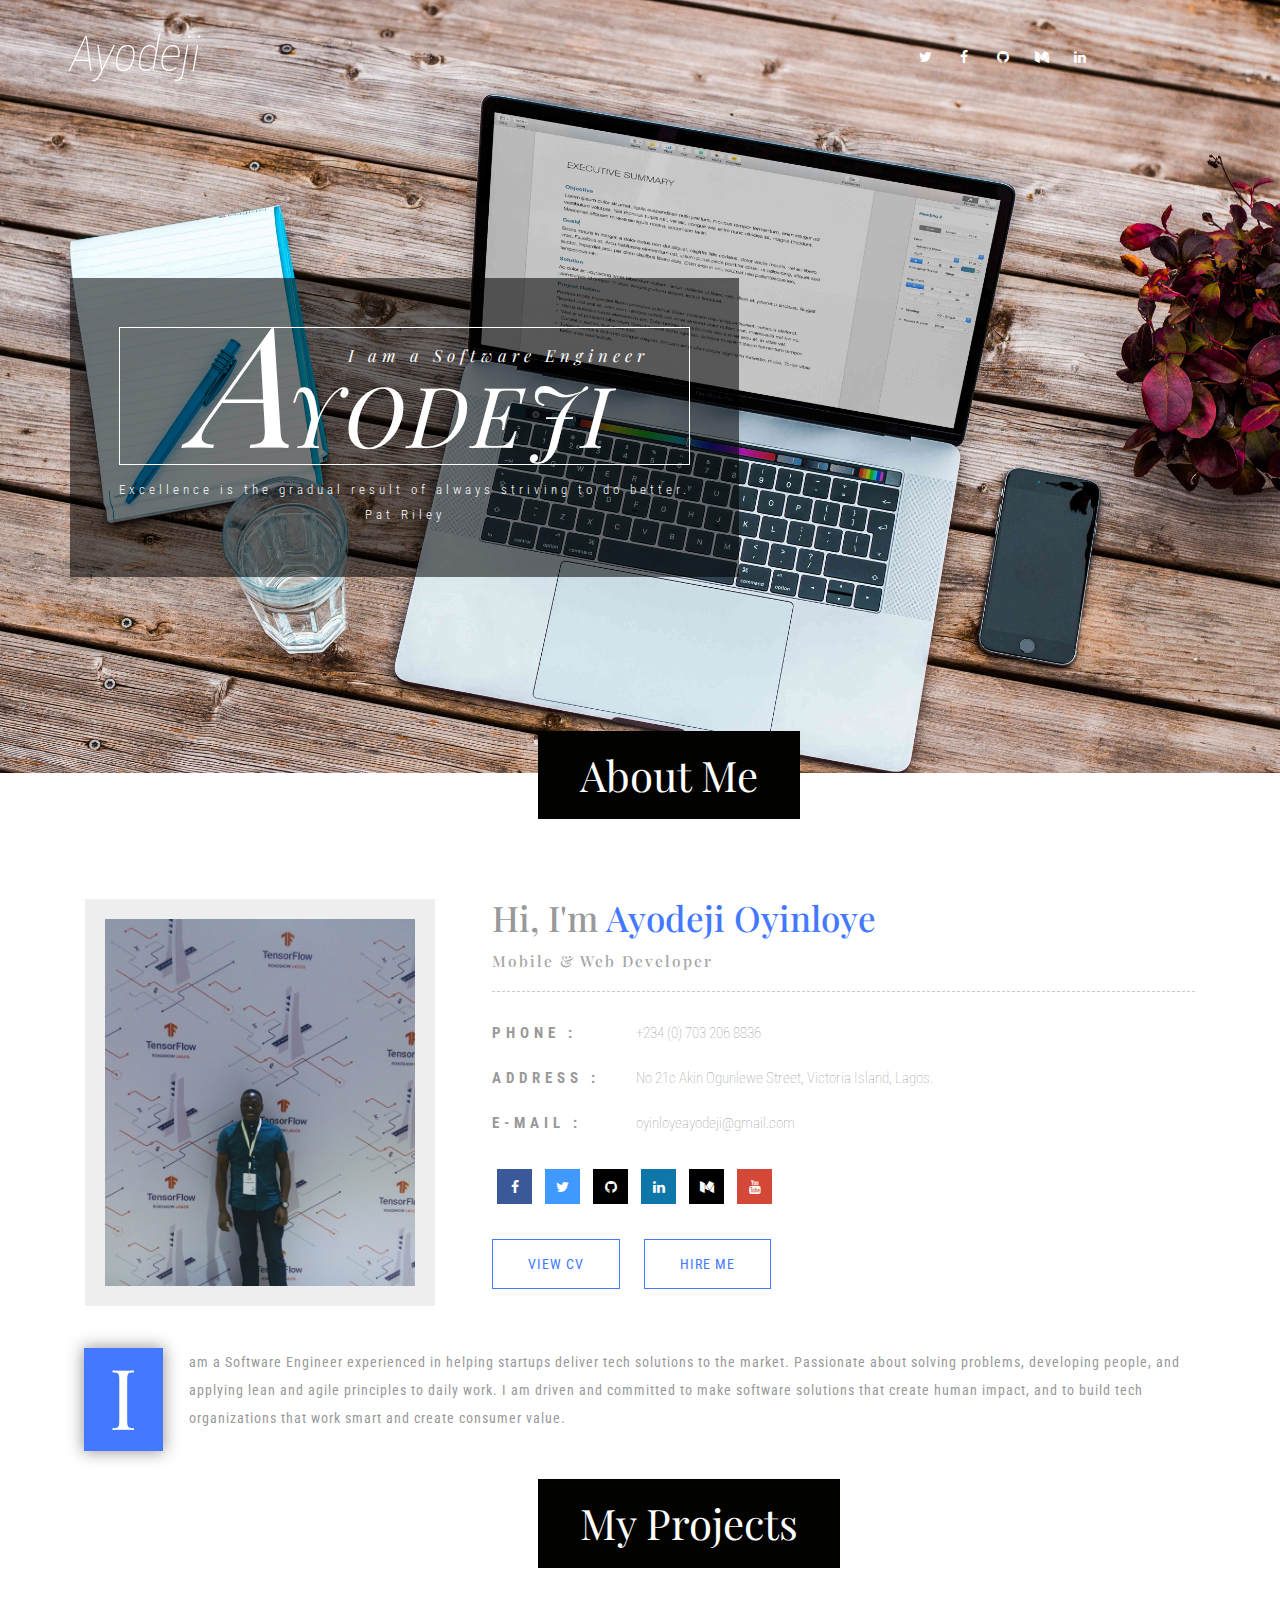
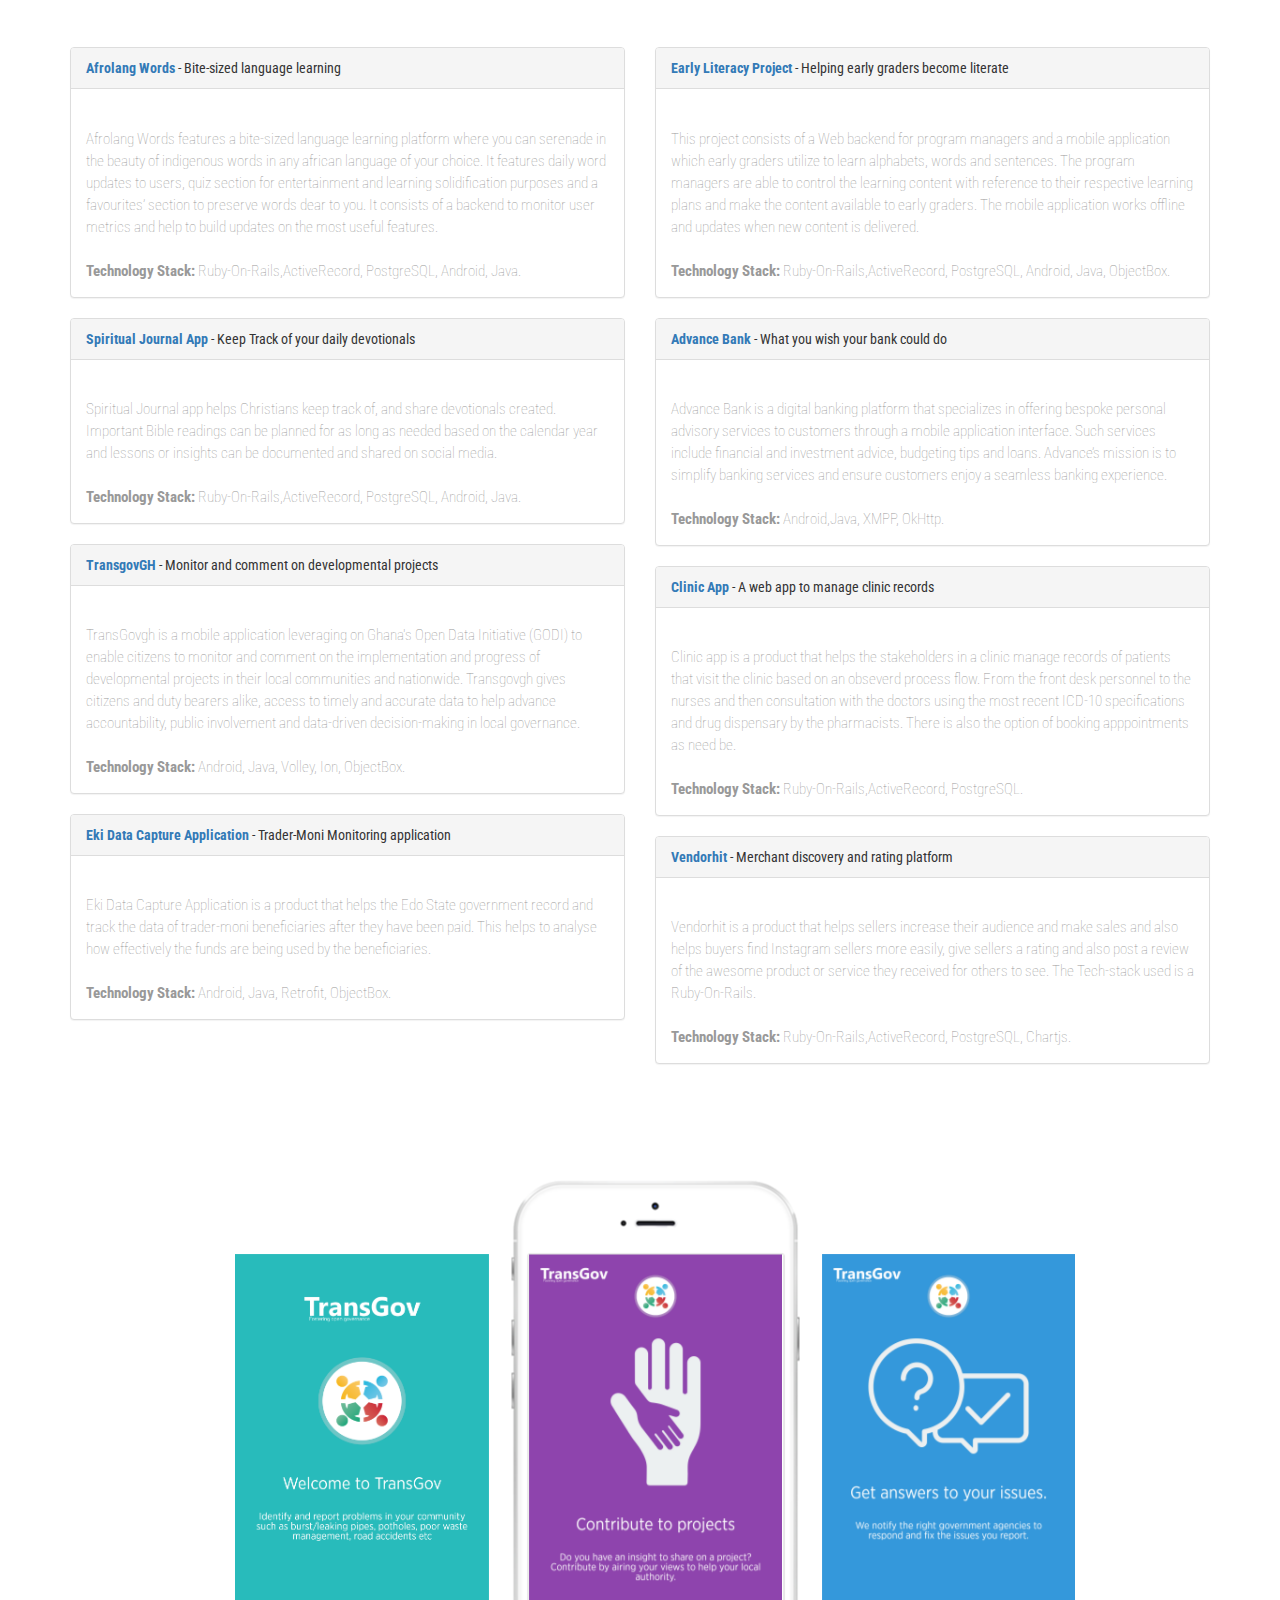
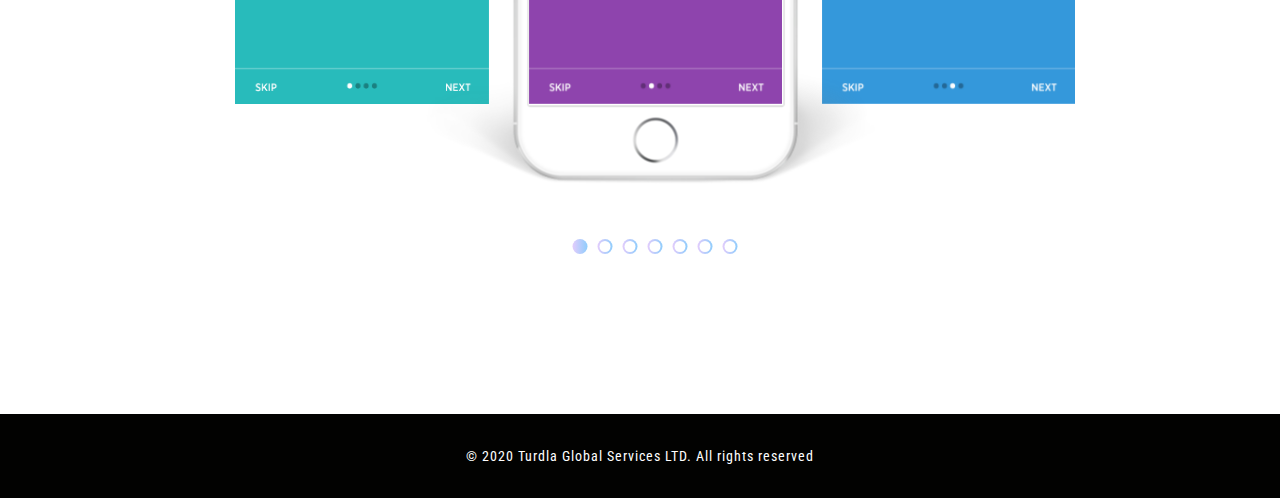
==== commit a24bb632: "updated style of project items" ====
--- a/index.html
+++ b/index.html
@@ -145,12 +145,16 @@
 			<div class="row">
 				<div class="col-md-6">
 					<div class="panel panel-default">
-						<div class="panel-heading"><a href="https://play.google.com/store/apps/details?id=com.turdla.www.afrolang" target="_blank">Afrolang Words</a> - Bite-sized language learning</div>
-						<div class="panel-body">
+						<div class="panel-heading"><a href="https://play.google.com/store/apps/details?id=com.turdla.www.afrolang" target="_blank"><strong>Afrolang Words</strong></a> - Bite-sized language learning</div>
+						<div class="panel-body panel-text">
 							Afrolang Words features a bite-sized language learning platform 
 							where you can serenade in the beauty of indigenous words in any african language of your choice. 
 							It features daily word updates to users, quiz section for entertainment and learning solidification 
-							purposes and a favourites’ section to preserve words dear to the heart of users.
+							purposes and a favourites’ section to preserve words dear to you. 
+							It consists of a backend to monitor user metrics and help to build updates on the most useful features.
+							<br/> 
+							<br/> 
+							<strong>Technology Stack:</strong> Ruby-On-Rails,ActiveRecord, PostgreSQL, Android, Java.
 						</div>
 					  </div>
 		
@@ -158,36 +162,47 @@
 					  <div class="panel panel-default">
 						<div class="panel-heading">
 							<a href="https://play.google.com/store/apps/details?id=com.oyinloyeayodeji.www.devotion2" 
-							target="_blank">Spiritual Journal App</a> 
+							target="_blank"><strong>Spiritual Journal App</strong></a> 
 							- Keep Track of your daily devotionals</div>
-						<div class="panel-body">
+						<div class="panel-body panel-text">
 							Spiritual Journal app helps Christians keep track of, and share devotionals created. 
 							Important Bible readings can be planned for as long as needed based on the 
 							calendar year and lessons or insights can be documented and shared on social media.
-							The Tech-stack used is Ruby-On-Rails, ActiveRecord, PostgreSQL and Android with Java.
+							<br/> 
+							<br/> 
+							<strong>Technology Stack:</strong> Ruby-On-Rails,ActiveRecord, PostgreSQL, Android, Java.
 						</div>
 					  </div>
 
 					  <div class="panel panel-default">
 						<div class="panel-heading">
 							<a href="https://play.google.com/store/apps/details?id=org.transgovgh.app" 
-							target="_blank">TransgovGH</a> 
+							target="_blank"><strong>TransgovGH</strong></a> 
 							- Monitor and comment on developmental projects</div>
-						<div class="panel-body">
+						<div class="panel-body panel-text">
 							TransGovgh is a mobile application leveraging on Ghana's Open Data Initiative (GODI) to enable 
 							citizens to monitor and comment on the implementation and progress of developmental 
 							projects in their local communities and nationwide. Transgovgh gives citizens and duty bearers alike, 
 							access to timely and accurate data to help advance accountability, public involvement and data-driven decision-making in local governance.
-						</div>
-					  </div>
-
-
-					  <div class="panel panel-default">
-						<div class="panel-heading"><a href="https://play.google.com/store/apps/details?id=buhari.teetech.com.datacapture" target="_blank">Eki Data Capture Application</a> - Trader-Moni Monitoring application</div>
-						<div class="panel-body">
+							<br/> 
+							<br/> 
+							<strong>Technology Stack:</strong> Android, Java, Volley, Ion, ObjectBox.
+						</div>
+					  </div>
+
+
+					  <div class="panel panel-default">
+						<div class="panel-heading">
+							<a href="https://play.google.com/store/apps/details?id=buhari.teetech.com.datacapture" target="_blank">
+								<strong>Eki Data Capture Application</strong>
+							</a> - Trader-Moni Monitoring application</div>
+						<div class="panel-body panel-text">
 							Eki Data Capture Application is a product that helps the Edo State government 
 							record and track the data of trader-moni beneficiaries after they have been paid. 
 							This helps to analyse how effectively the funds are being used by the beneficiaries.
+							<br/> 
+							<br/> 
+							<strong>Technology Stack:</strong> Android, Java, Retrofit, ObjectBox.
 						</div>
 					  </div>
 
@@ -200,27 +215,33 @@
 					  <div class="panel panel-default">
 						<div class="panel-heading">
 							<a href="https://play.google.com/store/apps/details?id=org.millenniumpromise.www.earlyliteracyapp" 
-							target="_blank">Early Literacy Project</a> 
+							target="_blank"><strong>Early Literacy Project</strong></a> 
 							- Helping early graders become literate</div>
-						<div class="panel-body">
+						<div class="panel-body panel-text">
 							This project consists of a Web backend for program managers and a mobile application 
 							which early graders utilize to learn alphabets, words and sentences. 
 							The program managers are able to control the learning content with reference to their 
 							respective learning plans and make the content available to early graders. 
 							The mobile application works offline and updates when new content is delivered.
+							<br/> 
+							<br/> 
+							<strong>Technology Stack:</strong> Ruby-On-Rails,ActiveRecord, PostgreSQL, Android, Java, ObjectBox.
 						</div>
 					  </div>
 
 					  <div class="panel panel-default">
 						<div class="panel-heading">
 							<a href="https://advancebank.ng/" 
-							target="_blank">Advance Bank</a> 
+							target="_blank"><strong>Advance Bank</strong></a> 
 							- What you wish your bank could do</div>
-						<div class="panel-body">
+						<div class="panel-body panel-text">
 							Advance Bank is a digital banking platform that specializes in offering bespoke 
 							personal advisory services to customers through a mobile application interface. 
 							Such services include financial and investment advice, budgeting tips and loans. 
 							Advance’s mission is to simplify banking services and ensure customers enjoy a seamless banking experience.
+							<br/> 
+							<br/> 
+							<strong>Technology Stack:</strong> Android,Java, XMPP, OkHttp.
 						</div>
 					  </div>
 		
@@ -228,30 +249,38 @@
 					  <div class="panel panel-default">
 						<div class="panel-heading">
 							<a href="http://hotrclinic.herokuapp.com/" 
-							target="_blank">Clinic App</a> 
+							target="_blank"><strong>Clinic App</strong></a> 
 							- A web app to manage clinic records</div>
-						<div class="panel-body">
+						<div class="panel-body panel-text">
 							Clinic app is a product that helps the stakeholders in a clinic manage 
 							records of patients that visit the clinic based on an obseverd process flow. 
 							From the front desk personnel to the nurses and then consultation with 
 							the doctors using the most recent ICD-10 specifications and drug dispensary 
-							by the pharmacists. There is also the option of booking apppointments as need be. 
-							The Tech-stack used is Ruby-On-Rails,ActiveRecord, PostgreSQL.
-						</div>
-					  </div>
-		
-					  <div class="panel panel-default">
-						<div class="panel-heading">
-							<a href="http://vendorhit.herokuapp.com/" 
-							target="_blank">Vendorhit</a> 
-							- Merchant discovery and rating platform</div>
-						<div class="panel-body">
-							Vendorhit is a product that helps sellers increase their audience and 
-							make sales and also helps buyers find Instagram sellers more easily, 
-							give sellers a rating and also post a review of the awesome product or 
-							service they received for others to see. The Tech-stack used is a Ruby-On-Rails.
-						</div>
-					  </div>
+							by the pharmacists. There is also the option of booking apppointments as need be.
+							<br/> 
+							<br/> 
+							<strong>Technology Stack:</strong> Ruby-On-Rails,ActiveRecord, PostgreSQL.
+						</div>
+					  </div>
+		
+					
+						<div class="panel panel-default">
+							<div class="panel-heading">
+								<a href="http://vendorhit.herokuapp.com/" 
+								target="_blank"><strong >Vendorhit</strong></a> 
+								- Merchant discovery and rating platform</div>
+							<div class="panel-body panel-text">
+								Vendorhit is a product that helps sellers increase their audience and 
+								make sales and also helps buyers find Instagram sellers more easily, 
+								give sellers a rating and also post a review of the awesome product or 
+								service they received for others to see. The Tech-stack used is a Ruby-On-Rails.
+
+							<br/> 
+							<br/> 
+							<strong>Technology Stack:</strong> Ruby-On-Rails,ActiveRecord, PostgreSQL, Chartjs.
+							</div>
+						  </div>
+					  
 		
 				</div>
 			</div>
--- a/css/style.css
+++ b/css/style.css
@@ -1777,3 +1777,11 @@
     opacity: 0;
   }
   
+
+.panel-text{
+        display: inline-block;
+        font-size: 1.1em;
+        color: #999;
+        margin-top: 1.5em;
+        font-weight: 100;
+}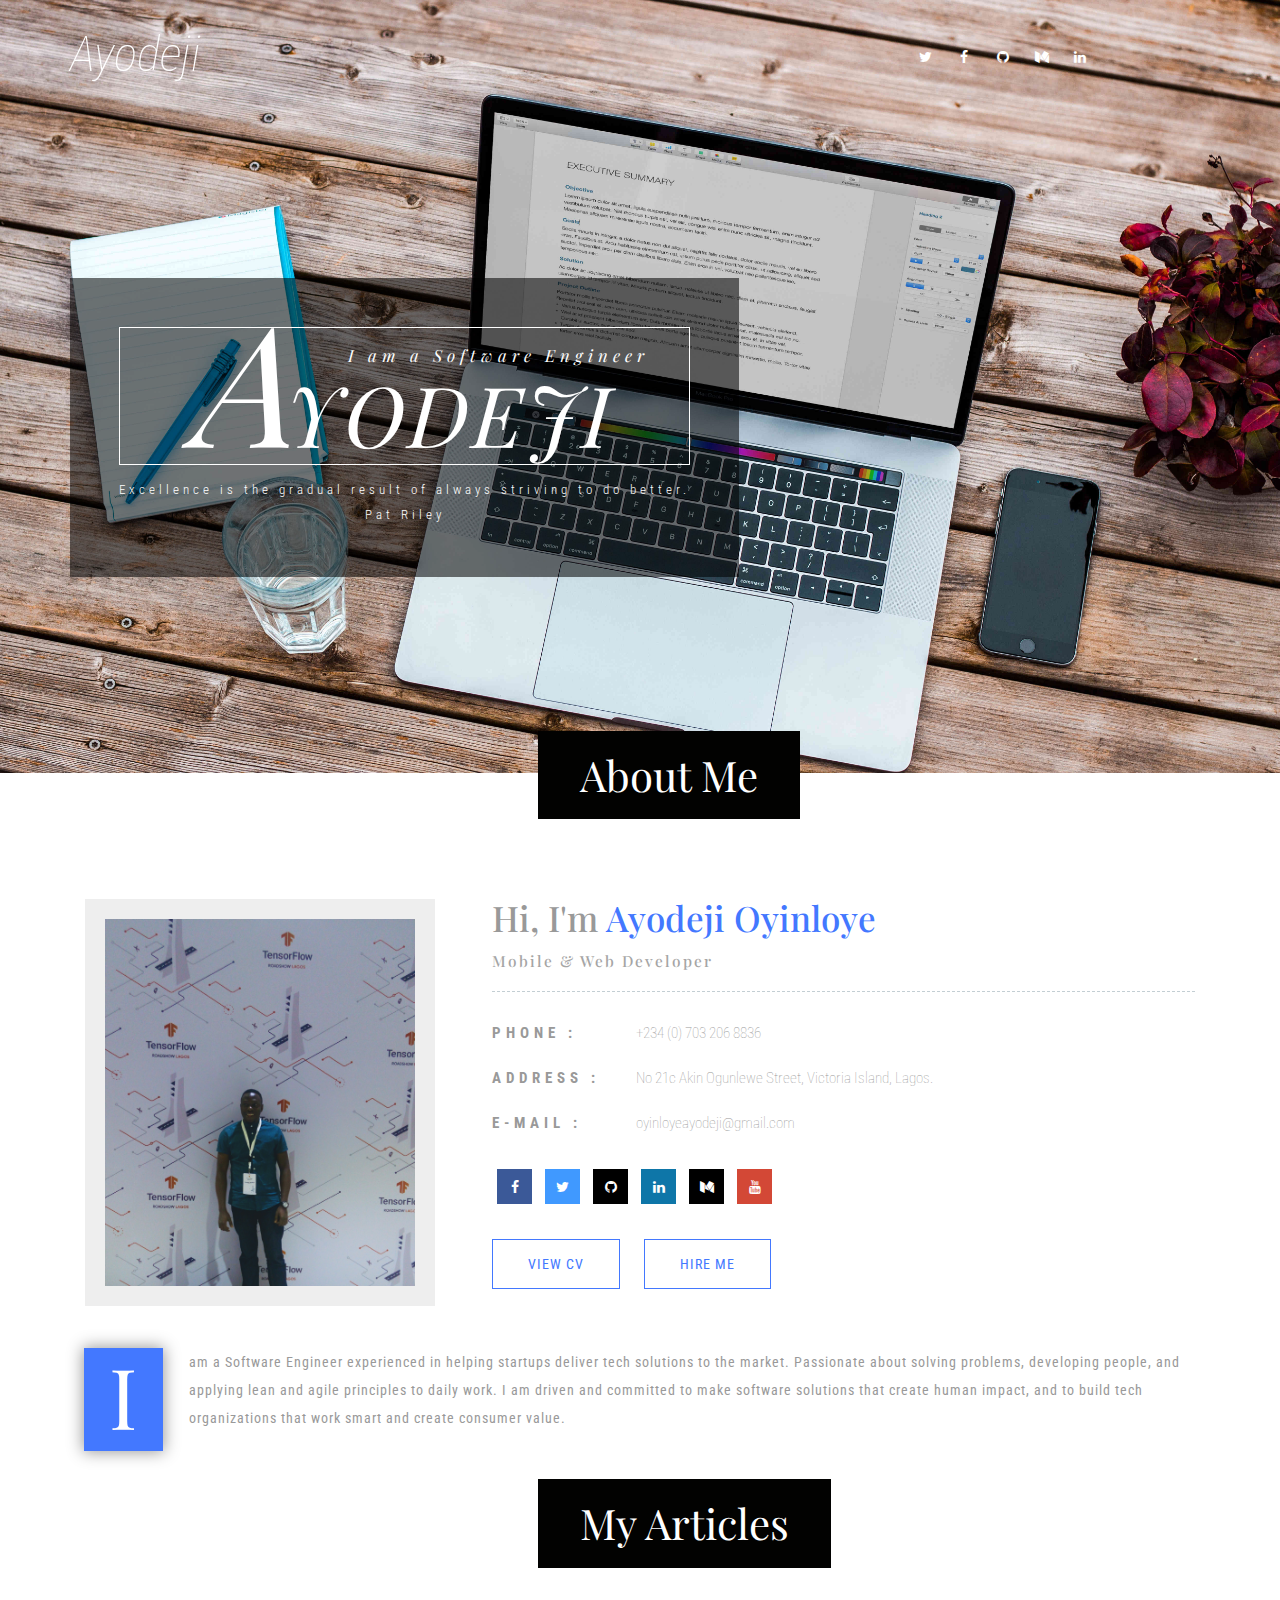
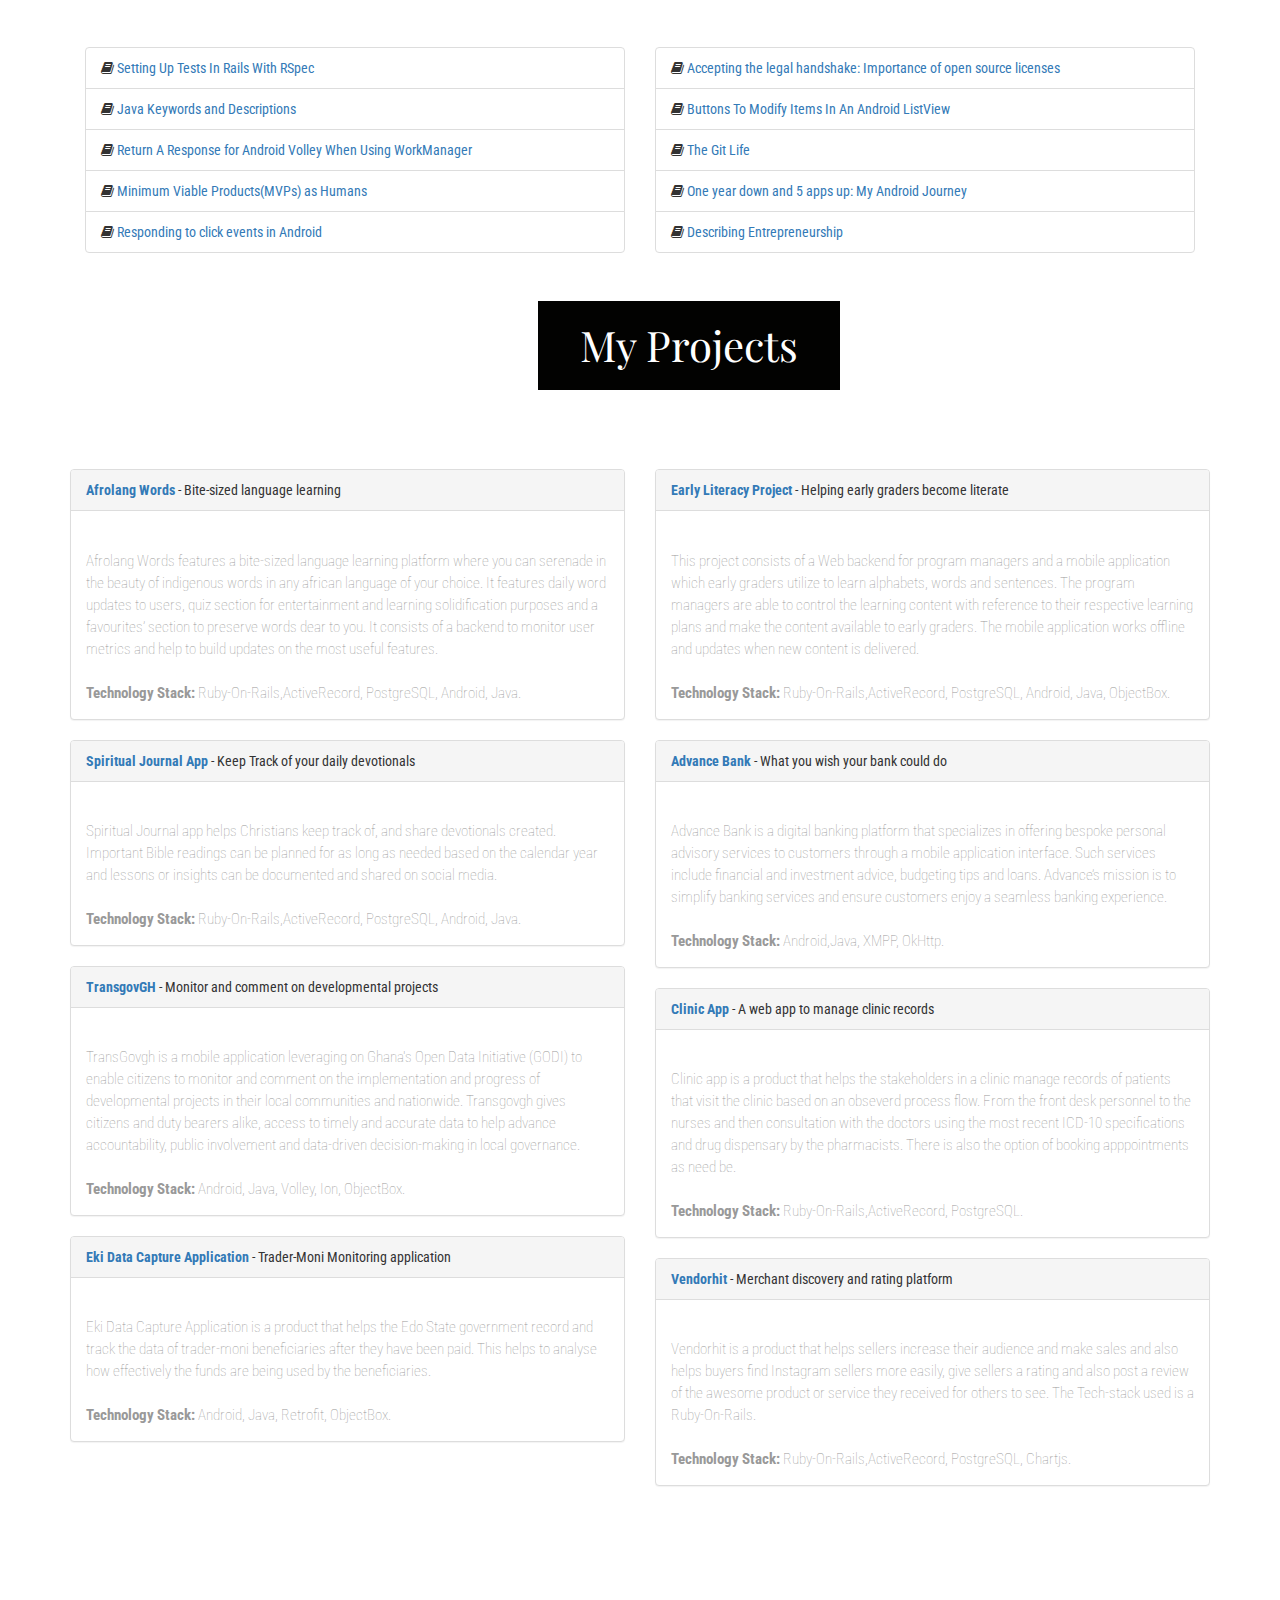
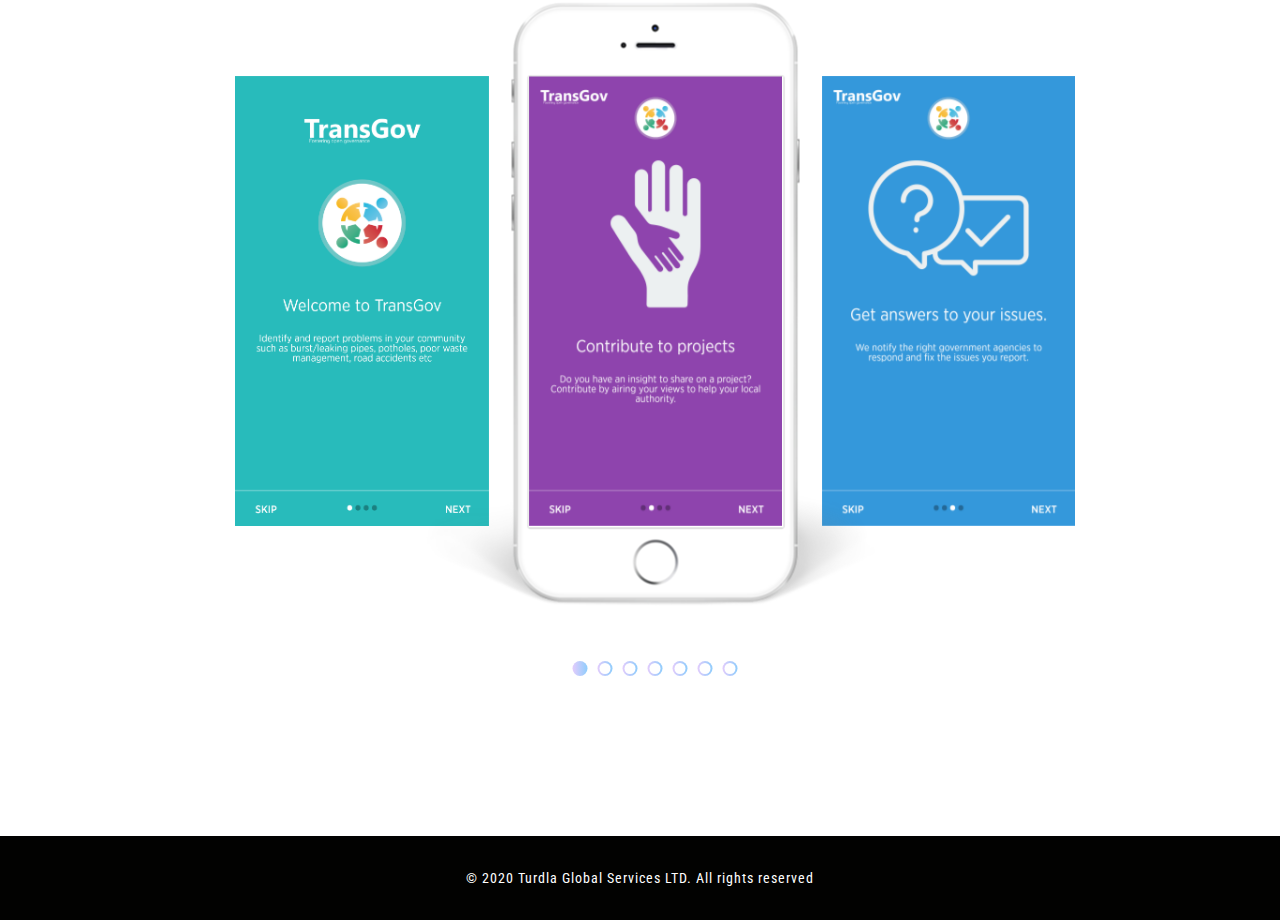
==== commit c13fbd1e: "add links to my articles" ====
--- a/index.html
+++ b/index.html
@@ -134,6 +134,66 @@
 		</div>
 	</div>
 	<!-- //about -->
+	
+	<!-- Articles -->
+	<div class="about projects">
+		<div class="container">
+			<div class="w3ls-title">
+				<h2 class="agileits-title">My Articles</h2>
+			</div>
+
+			<div class="col-md-6">
+				<ul class="list-group">
+					<li class="list-group-item">
+						<i class="fa fa-book"></i>
+						<a href="https://medium.com/@oyinloyeayodeji/setting-up-tests-in-rails-with-rspec-a00e341eec71" 
+						target="_blank">Setting Up Tests In Rails With RSpec</a></li>
+					<li class="list-group-item">
+						<i class="fa fa-book"></i>
+						<a href="https://medium.com/@oyinloyeayodeji/java-keywords-and-descriptions-3fc2f97037bd" 
+						target="_blank">Java Keywords and Descriptions</a></li>
+					<li class="list-group-item">
+						<i class="fa fa-book"></i>
+						<a href="https://medium.com/@oyinloyeayodeji/return-a-response-for-android-volley-when-using-workmanager-e030ecda4dd4" 
+						target="_blank">Return A Response for Android Volley When Using WorkManager</a></li>
+					<li class="list-group-item">
+						<i class="fa fa-book"></i>
+						<a href="https://medium.com/@oyinloyeayodeji/minimum-viable-products-mvps-as-humans-3638018e3f74" 
+						target="_blank">Minimum Viable Products(MVPs) as Humans</a></li>
+					<li class="list-group-item">
+						<i class="fa fa-book"></i>
+						 <a href="https://medium.com/@oyinloyeayodeji/responding-to-click-events-in-android-5329eb86bb09" 
+						 target="_blank">Responding to click events in Android</a></li>
+				  </ul>
+			</div>
+			<div class="col-md-6">
+				<ul class="list-group">
+					<li class="list-group-item">
+						<i class="fa fa-book"></i>
+						 <a href="https://medium.com/@oyinloyeayodeji/accepting-the-legal-handshake-importance-of-open-source-licenses-a4bc8b4f3686" 
+						 target="_blank">Accepting the legal handshake: Importance of open source licenses</a></li>
+					<li class="list-group-item">
+					<i class="fa fa-book"></i>
+						<a href="https://medium.com/@oyinloyeayodeji/buttons-to-modify-items-in-an-android-listview-57d6f602d20e" 
+						target="_blank">Buttons To Modify Items In An Android ListView</a></li>
+					<li class="list-group-item">
+					<i class="fa fa-book"></i>
+						<a href="https://medium.com/@oyinloyeayodeji/the-git-life-34c607db815e" 
+						target="_blank">The Git Life</a></li>
+					<li class="list-group-item">
+					<i class="fa fa-book"></i>
+						<a href="https://medium.com/@oyinloyeayodeji/one-year-down-and-5-apps-up-my-android-journey-4cf0dca88315" 
+						target="_blank">One year down and 5 apps up: My Android Journey</a></li>
+					<li class="list-group-item">
+					<i class="fa fa-book"></i>
+						<a href="https://medium.com/@oyinloyeayodeji/describing-entrepreneurship-59b85807696a" 
+						target="_blank">Describing Entrepreneurship</a></li>
+				  </ul>
+			</div>
+			
+		</div>
+	</div>
+	<!-- //Articles -->
 
 	<!-- projects -->
 	<div class="about projects">
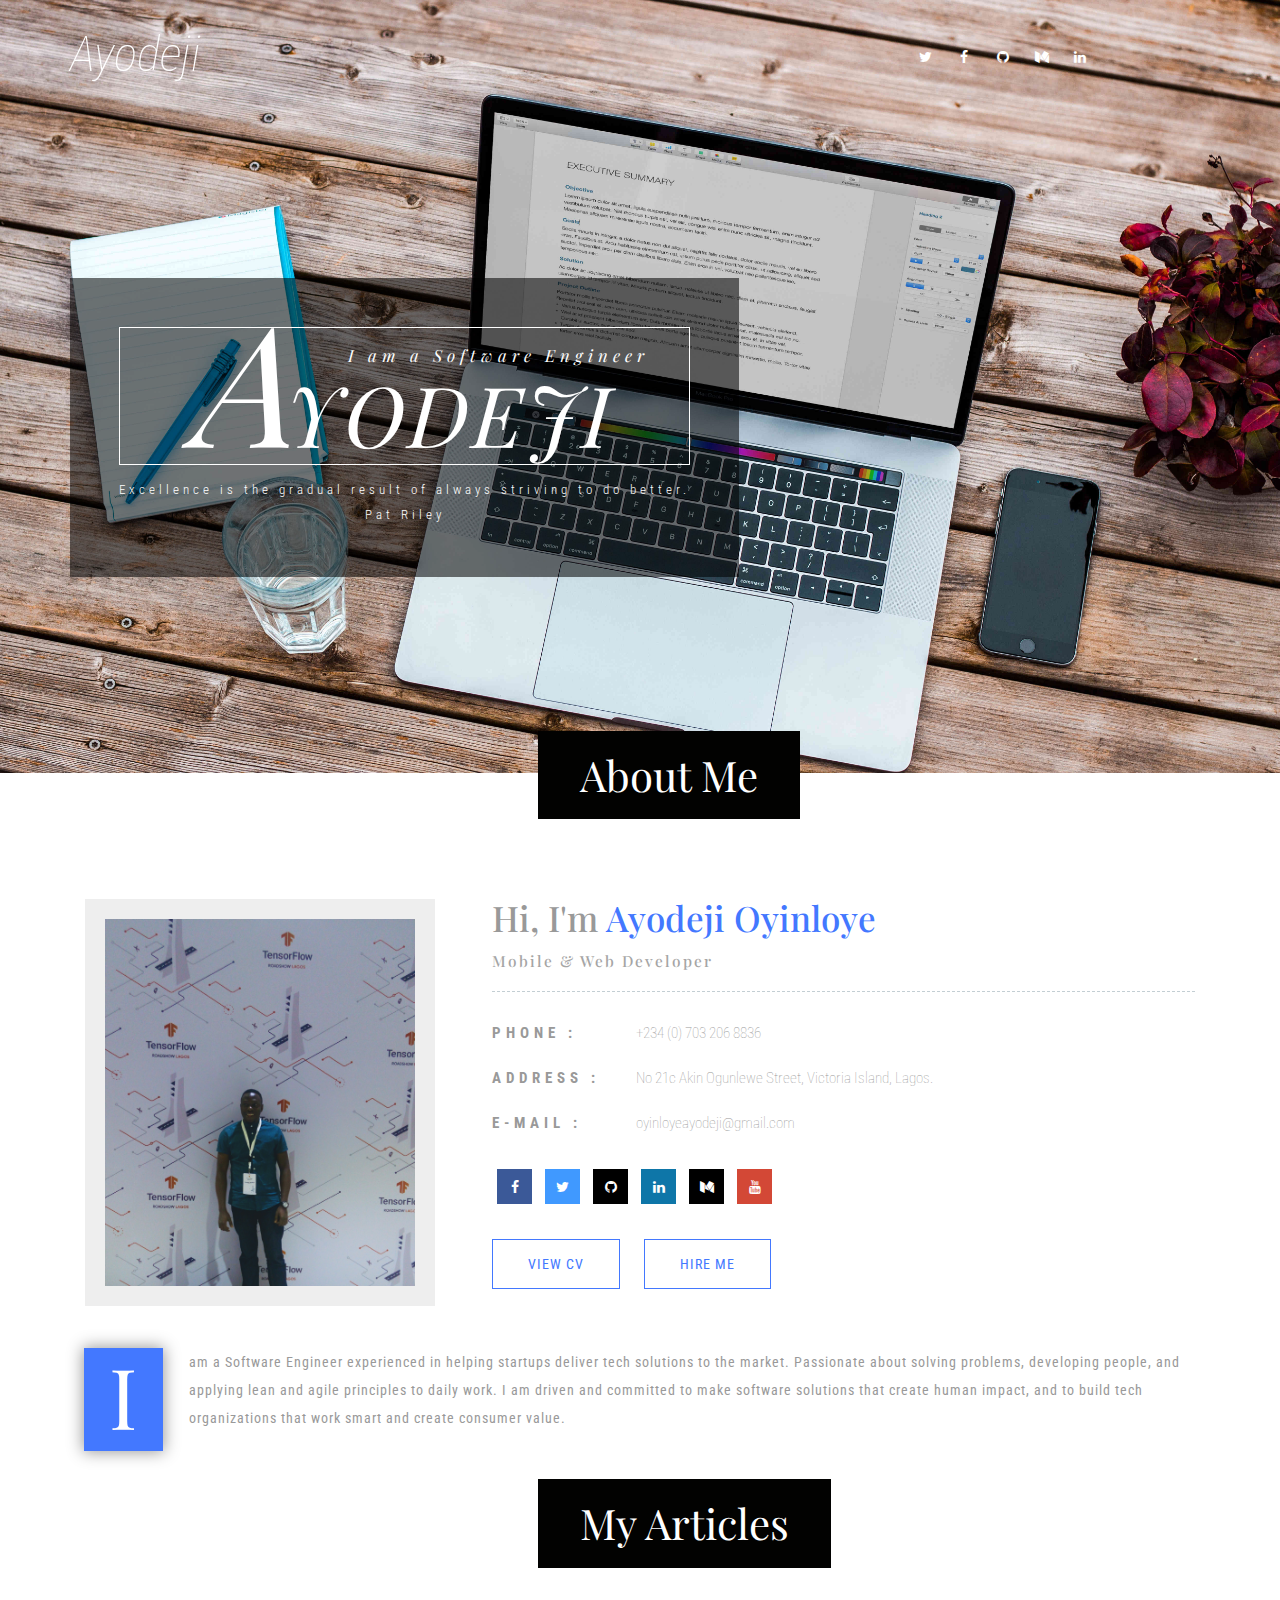
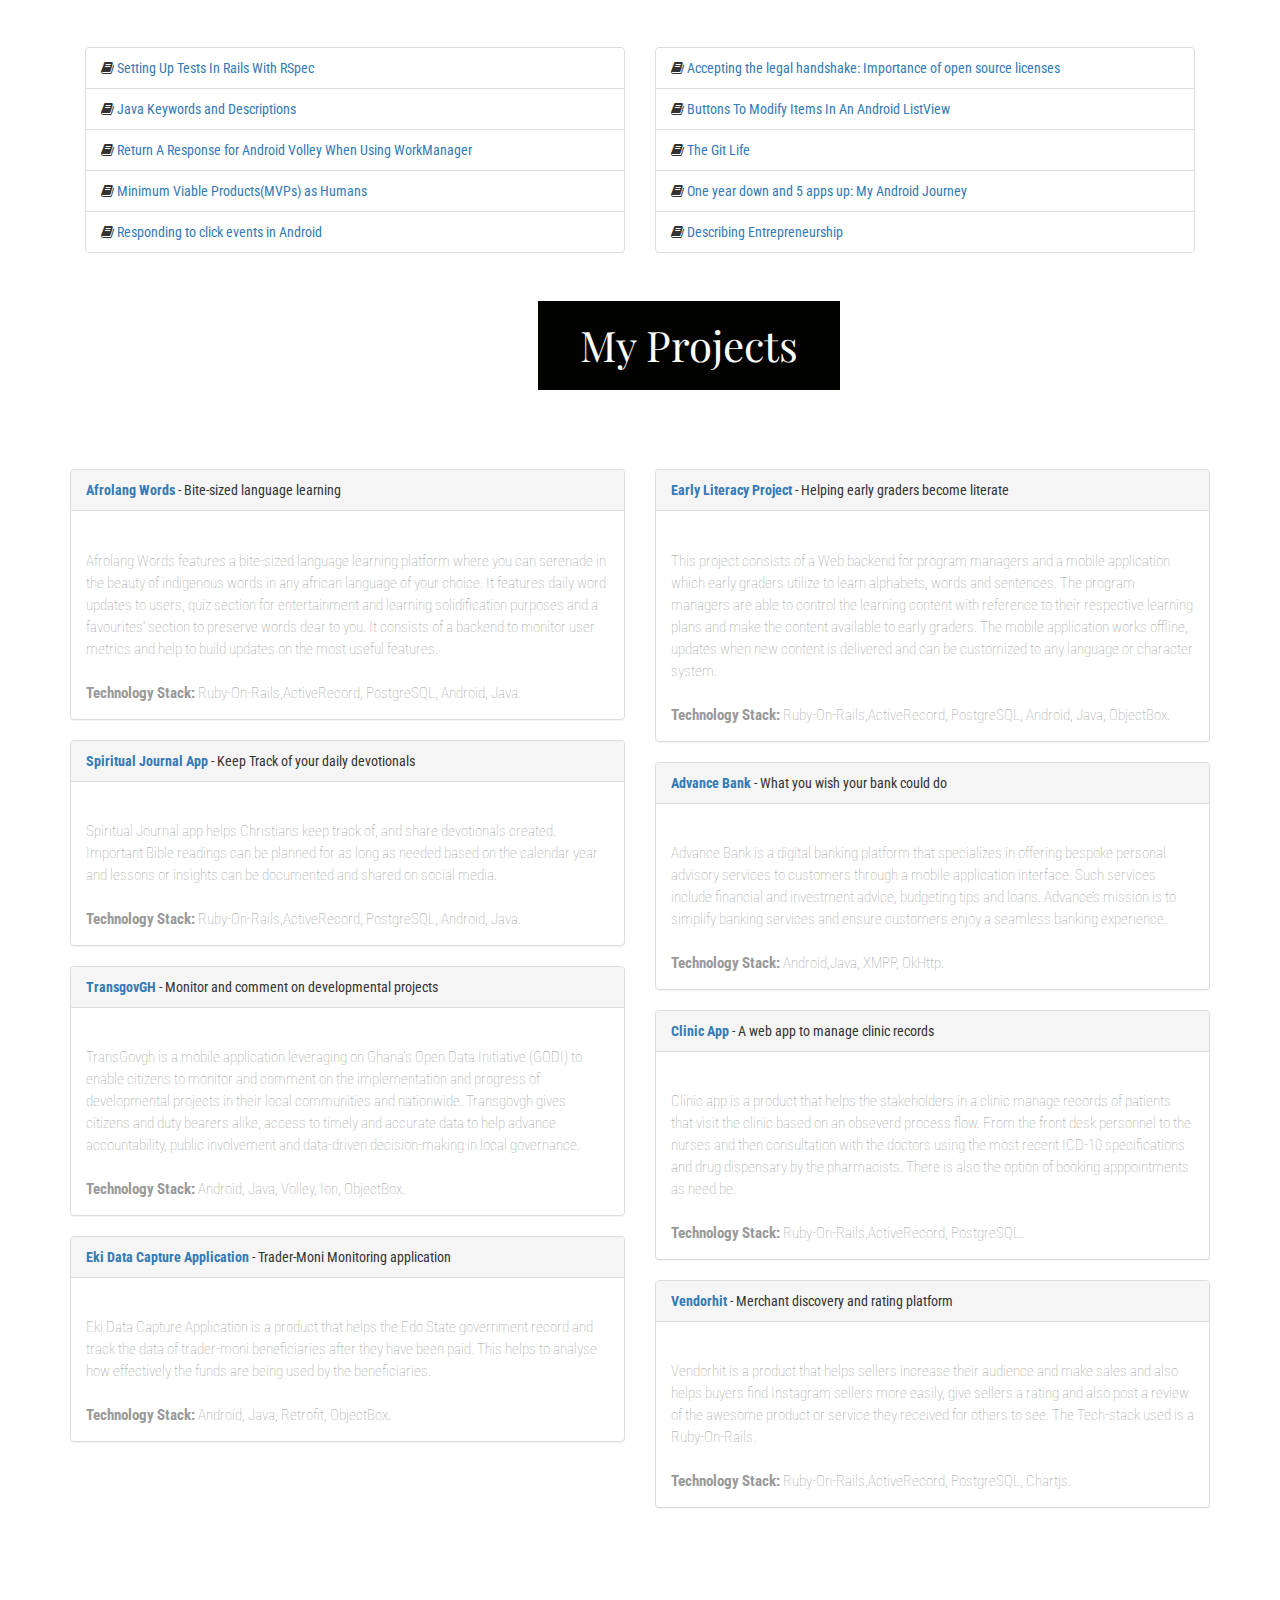
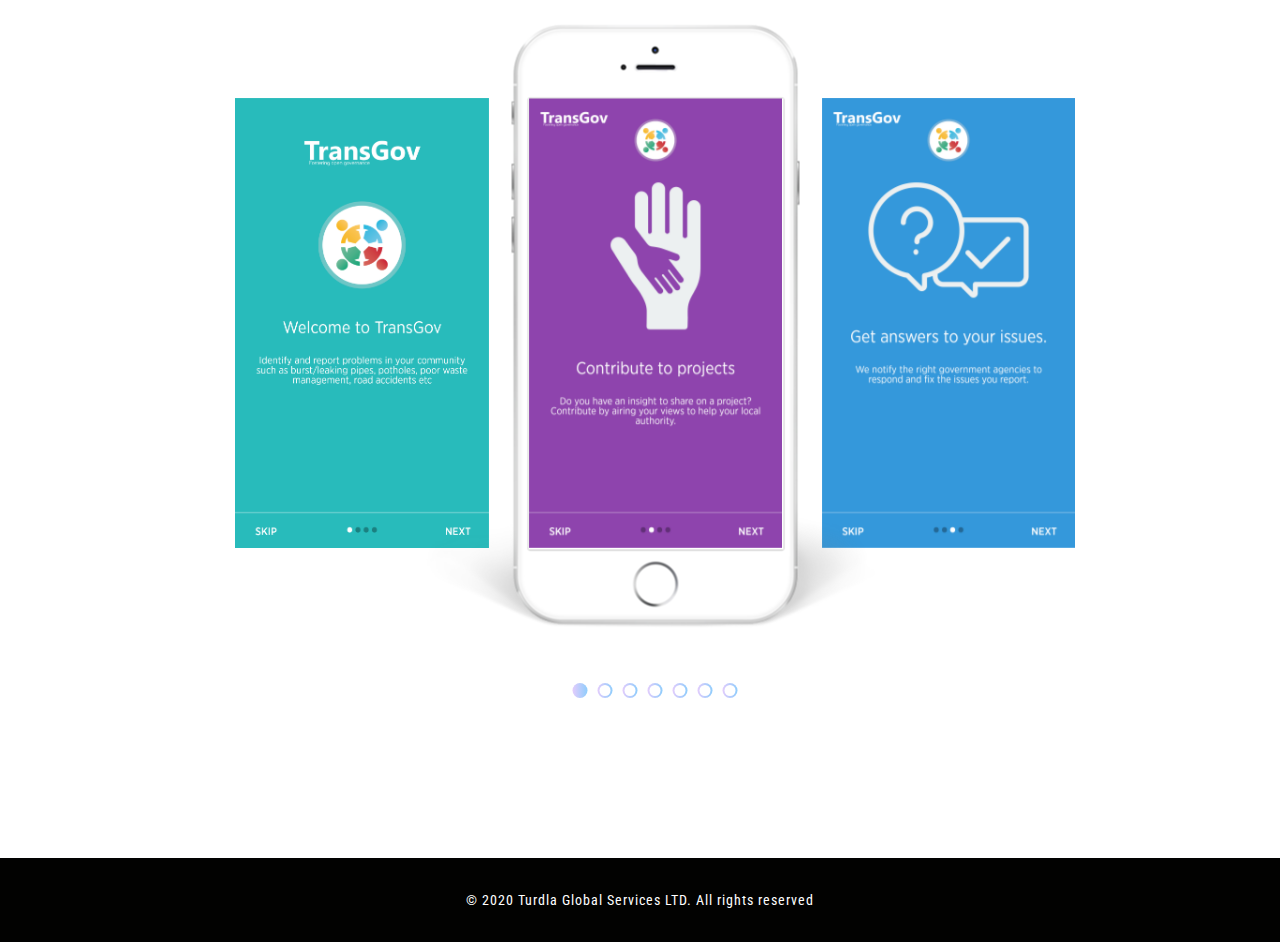
==== commit 4737481c: "add one more line to literacy everywhere app" ====
--- a/index.html
+++ b/index.html
@@ -282,7 +282,7 @@
 							which early graders utilize to learn alphabets, words and sentences. 
 							The program managers are able to control the learning content with reference to their 
 							respective learning plans and make the content available to early graders. 
-							The mobile application works offline and updates when new content is delivered.
+							The mobile application works offline, updates when new content is delivered and can be customized to any language or character system.
 							<br/> 
 							<br/> 
 							<strong>Technology Stack:</strong> Ruby-On-Rails,ActiveRecord, PostgreSQL, Android, Java, ObjectBox.
